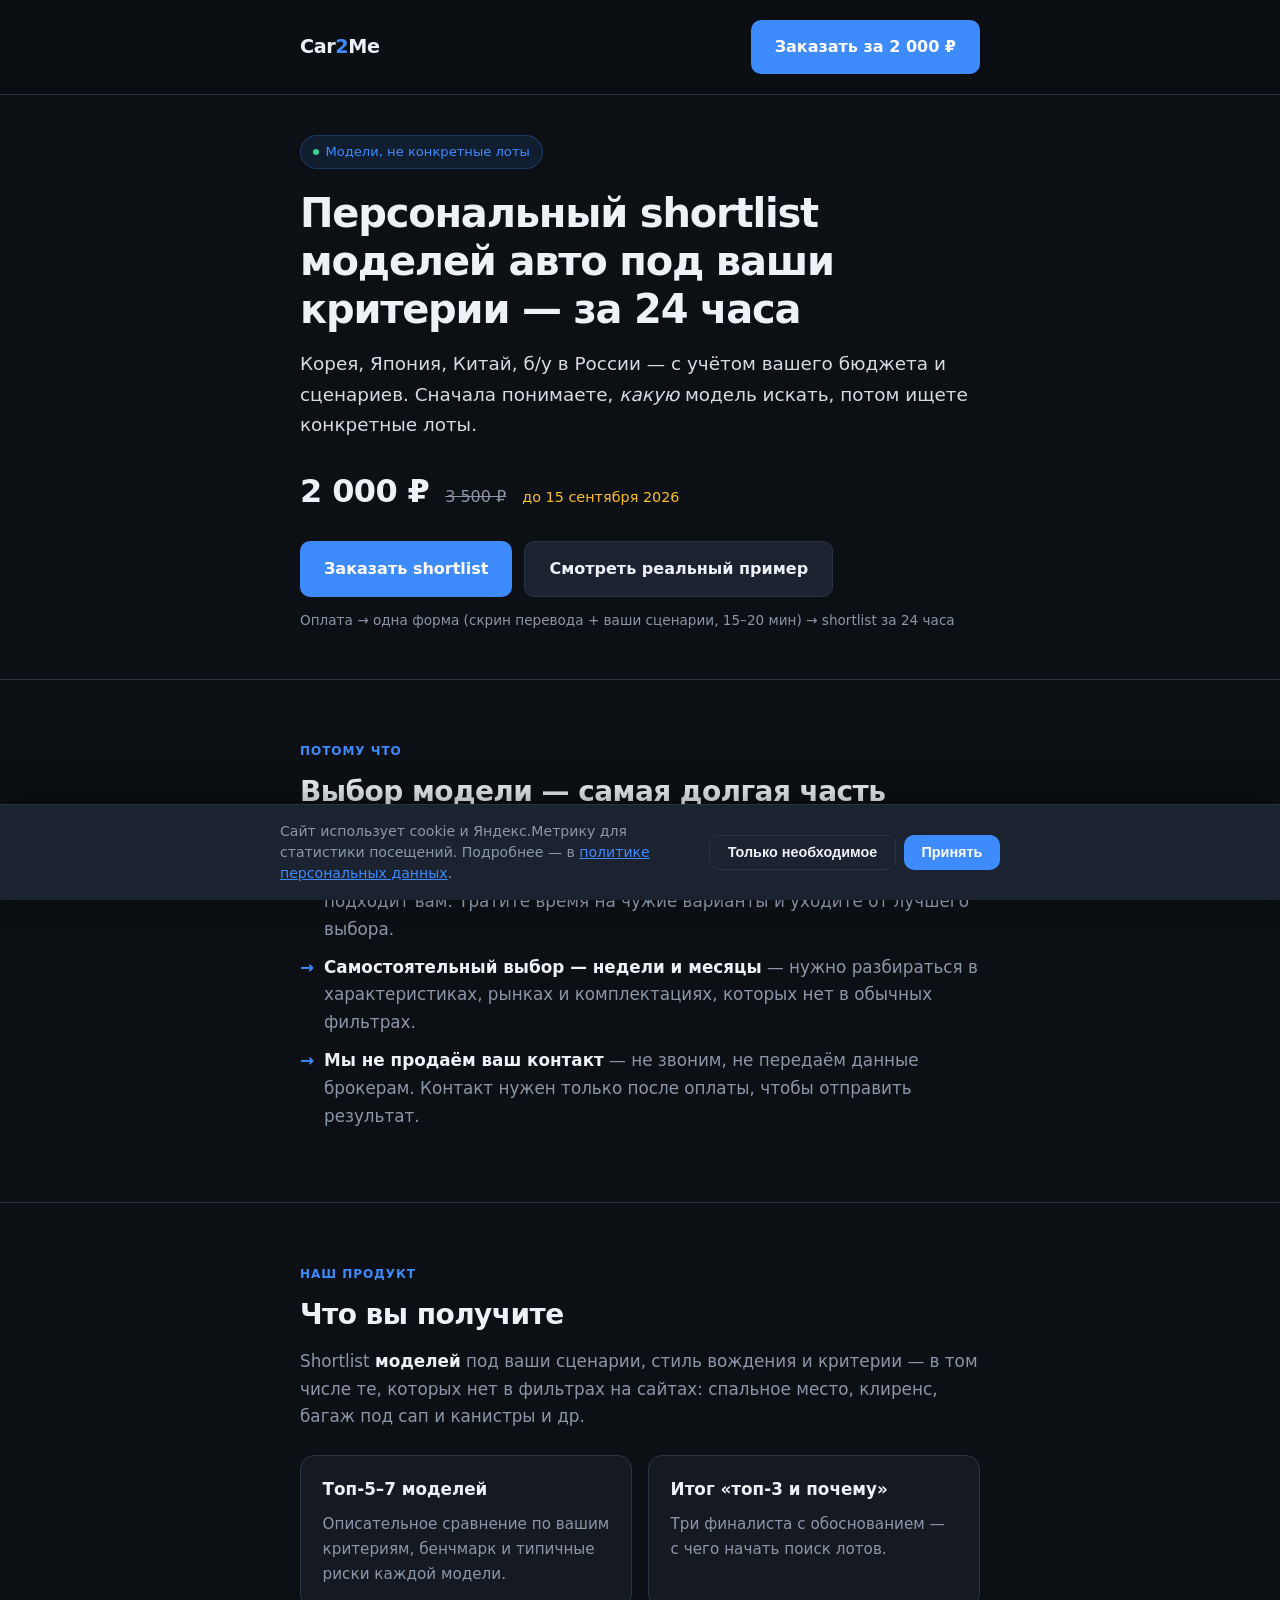
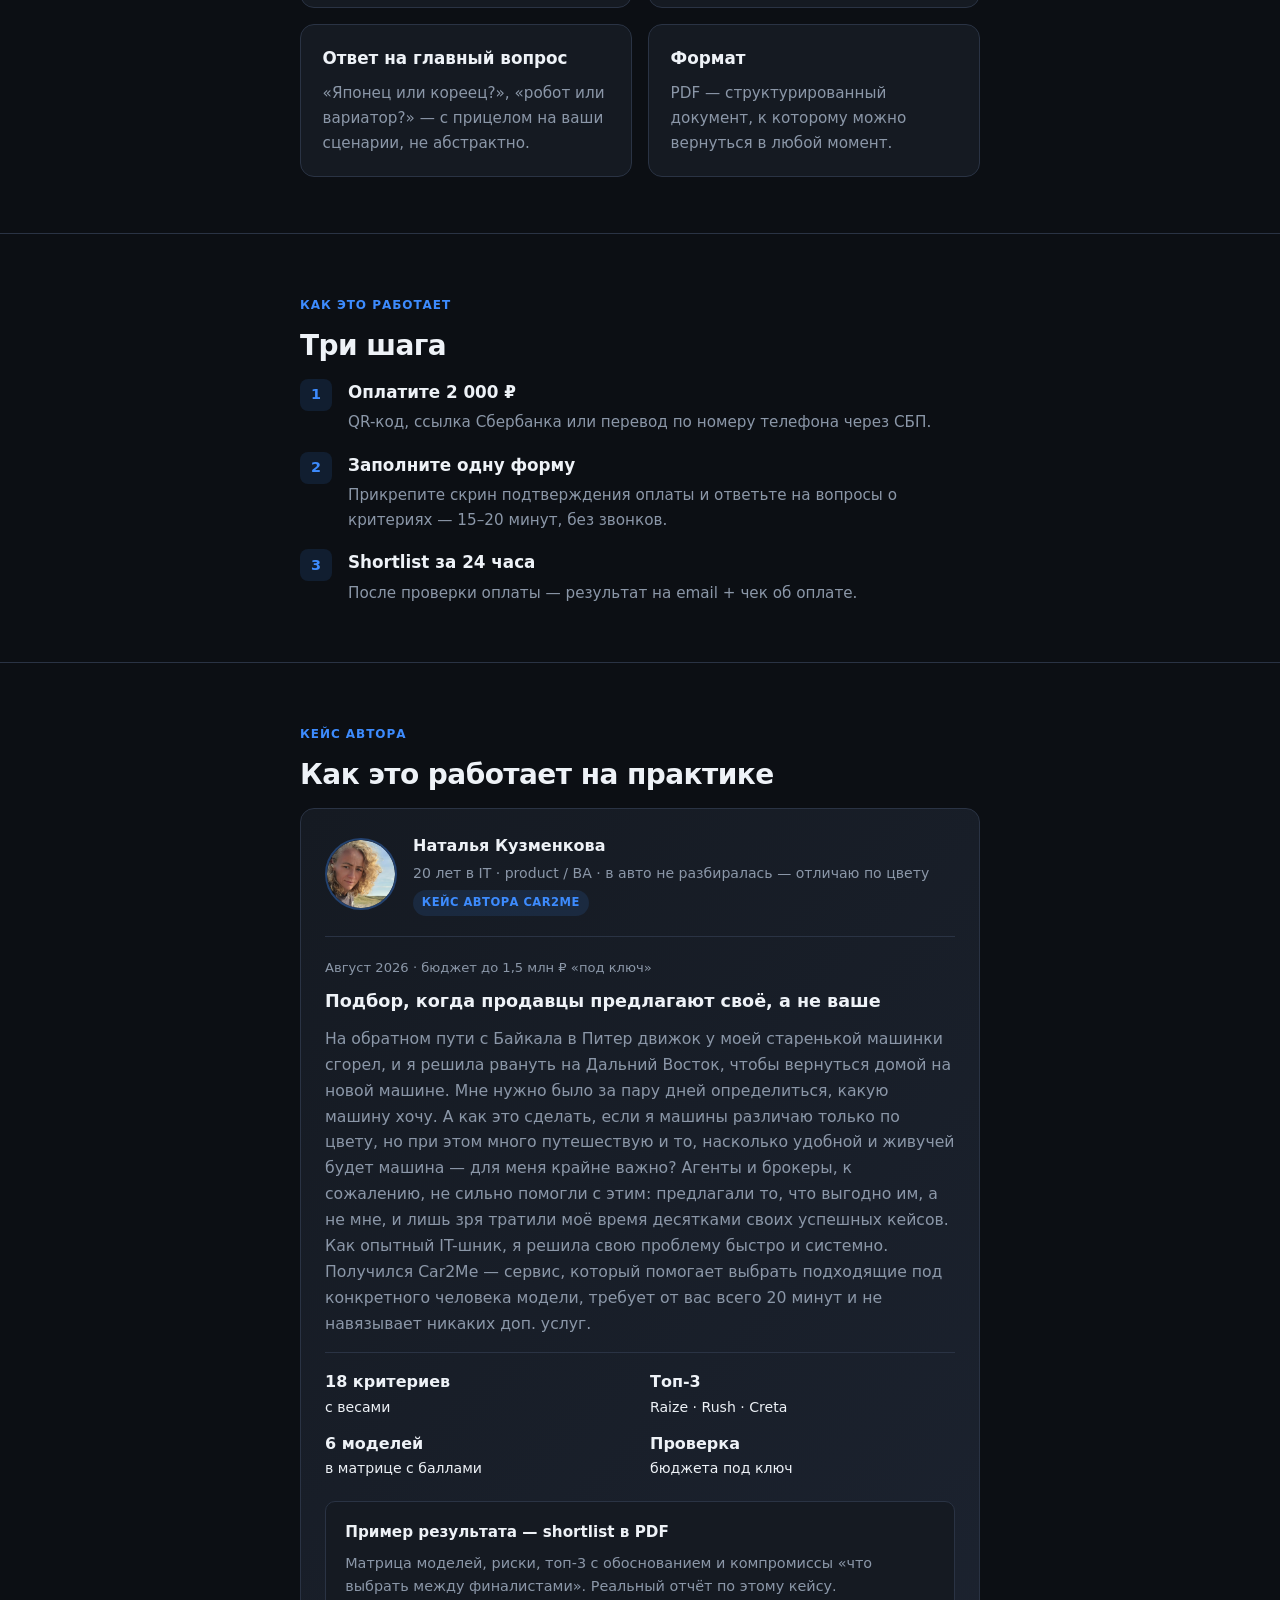
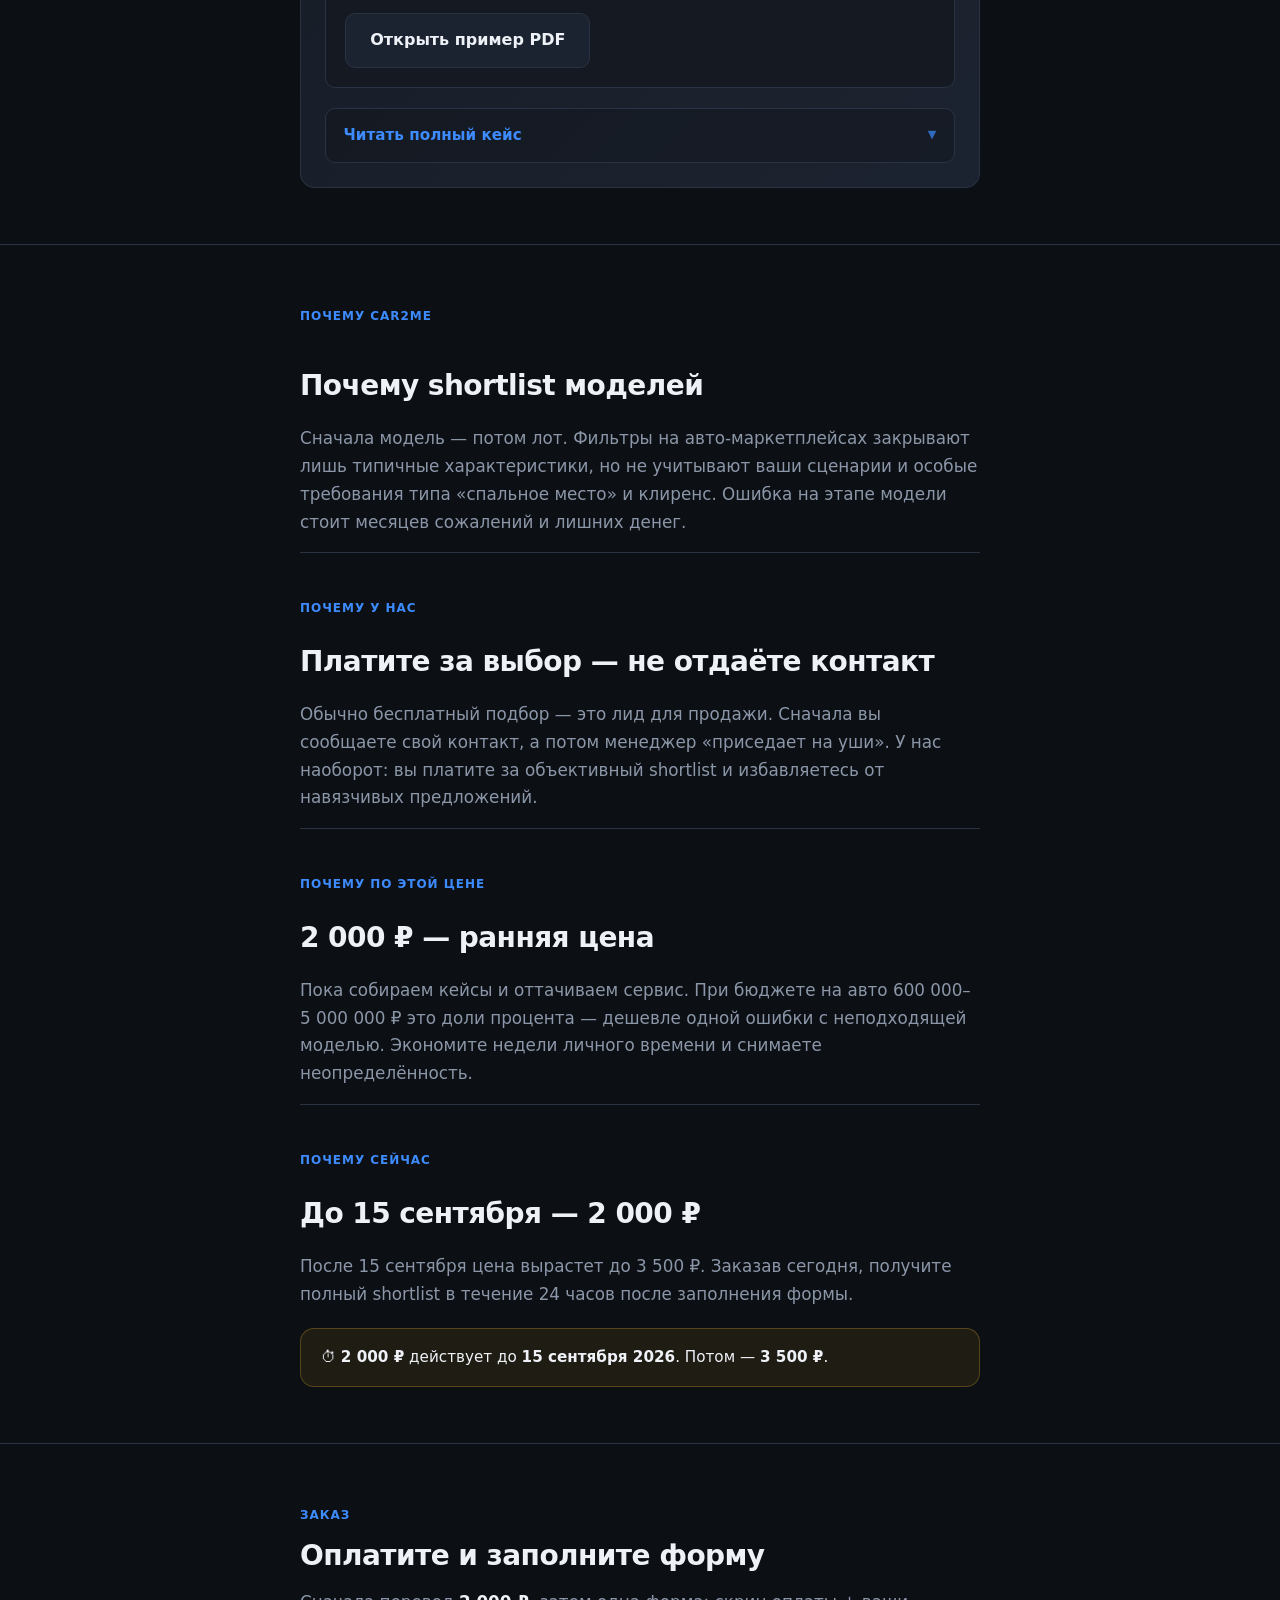
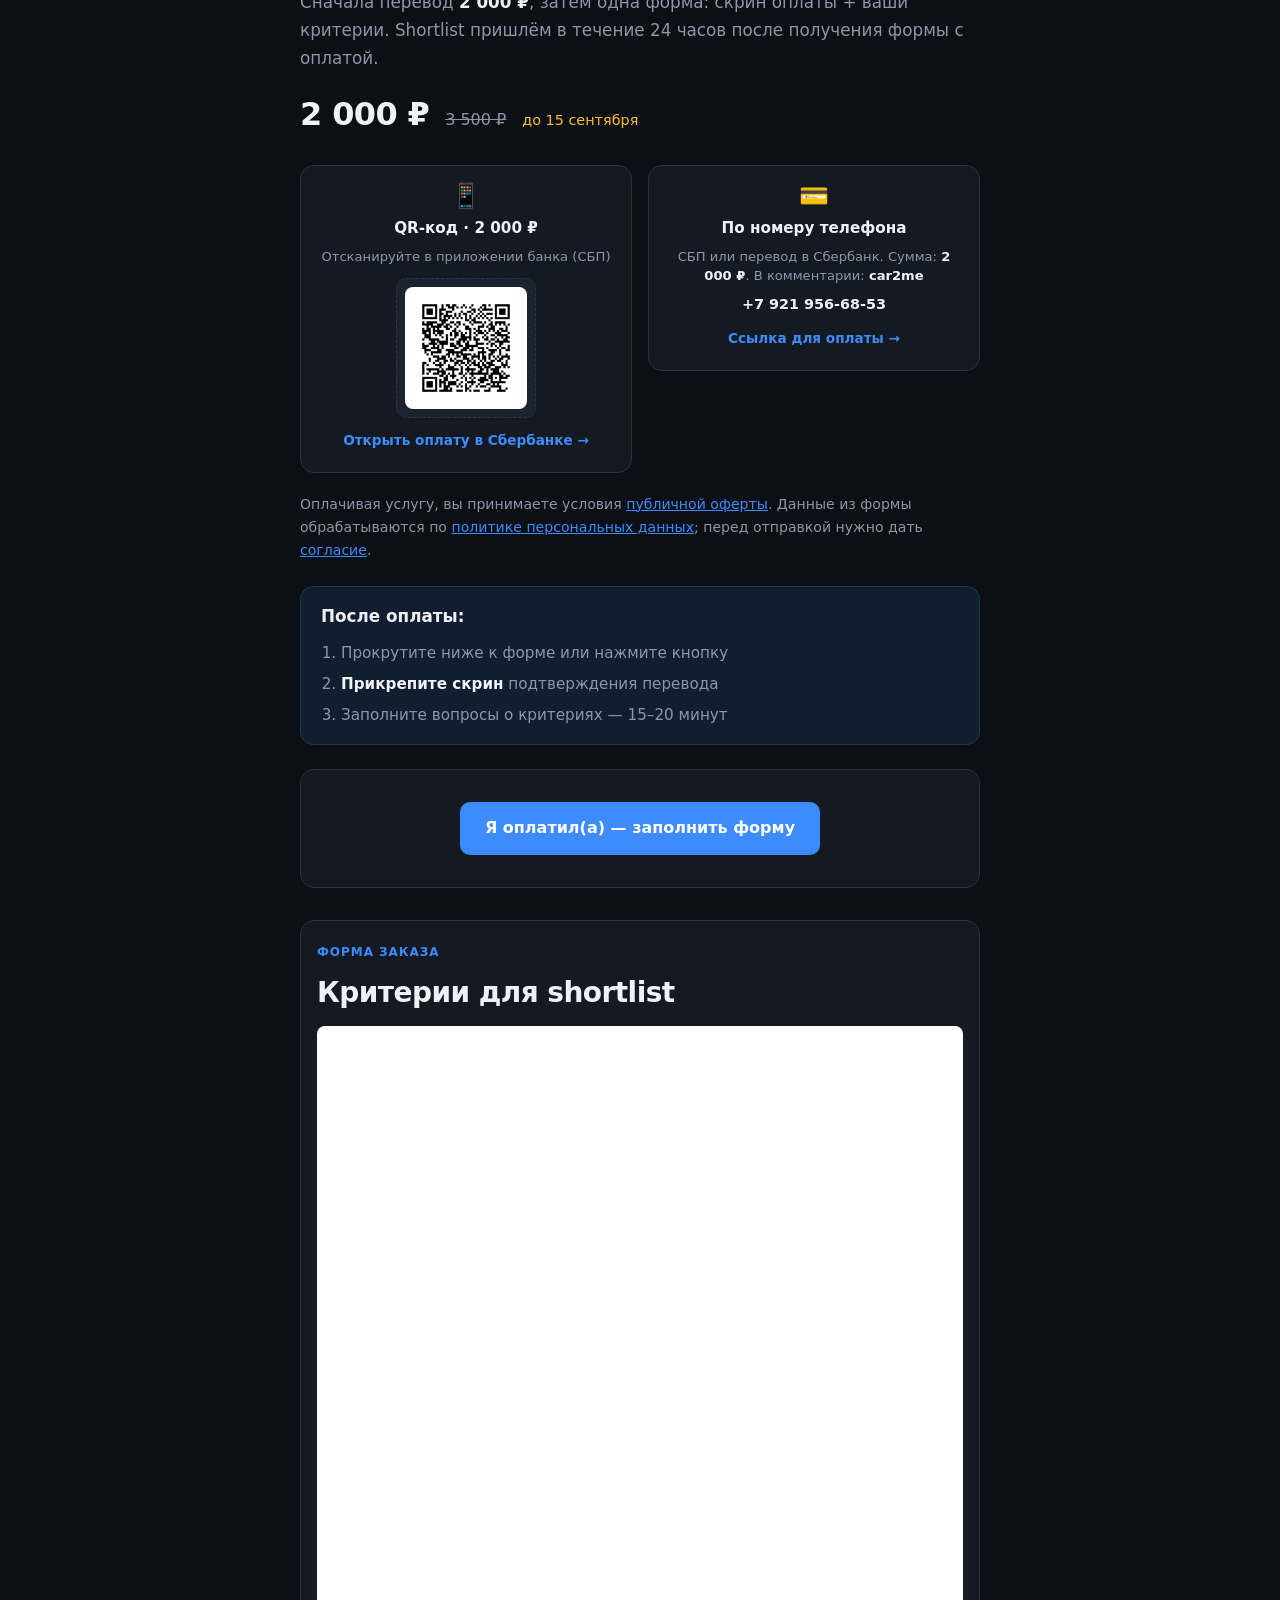
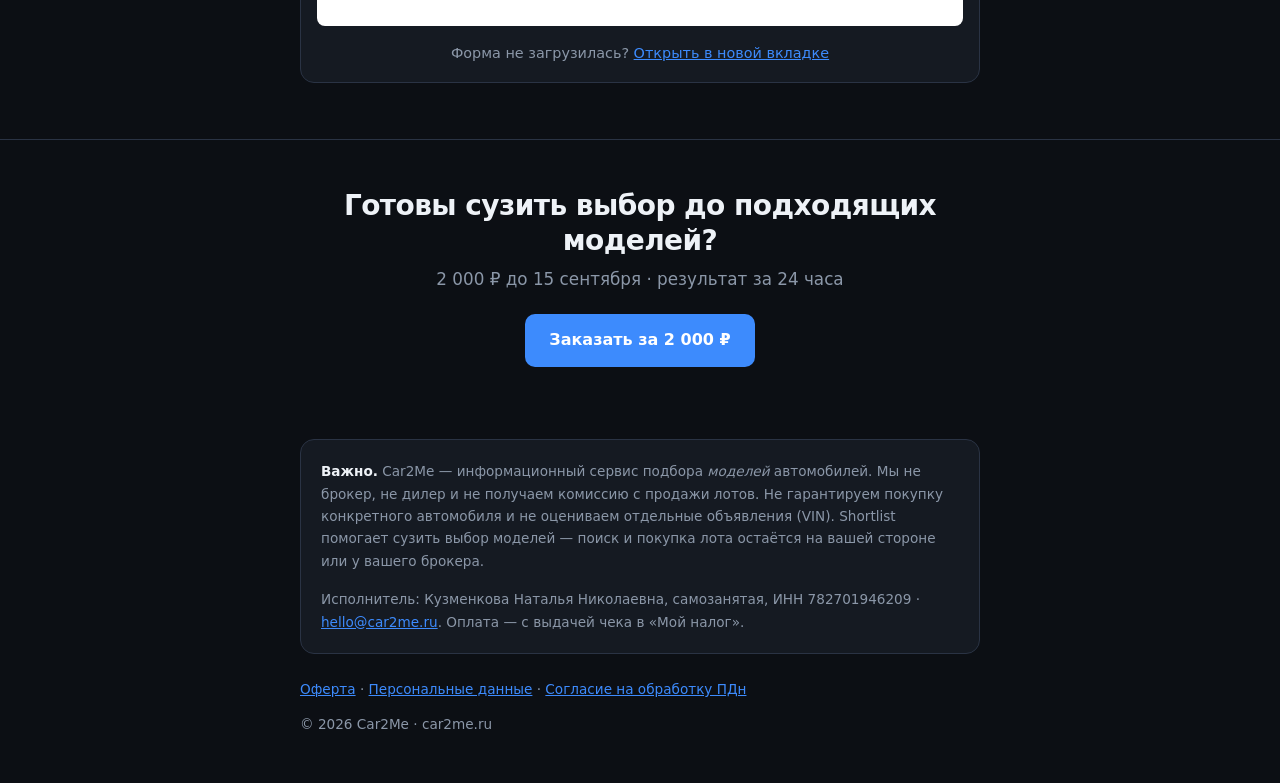
==== index.html @ 410486e9 "Move public sample report to samples/, stop tracking client reports folder PDF Co-authored-by: Curso" ====
<!DOCTYPE html>
<html lang="ru">
<head>
  <meta charset="UTF-8">
  <meta name="viewport" content="width=device-width, initial-scale=1.0">
  <script>
    if (location.protocol === 'http:' && !/localhost|127\.0\.0\.1/.test(location.hostname)) {
      location.replace('https://' + location.host + location.pathname + location.search + location.hash);
    }
  </script>
  <title>Car2Me — shortlist моделей авто под ваши критерии за 24 часа</title>
  <meta name="description" content="Персональный shortlist из 5–7 моделей авто под бюджет и сценарии: Корея, Япония, Китай, б/у РФ. PDF с матрицей и топ-3 за 24 ч — 2 000 ₽. Без звонков и передачи контактов брокерам.">
  <meta name="robots" content="index, follow, max-snippet:-1, max-image-preview:large">
  <link rel="canonical" href="https://car2me.ru/">
  <meta name="theme-color" content="#0c0f14">

  <!-- Open Graph -->
  <meta property="og:type" content="website">
  <meta property="og:locale" content="ru_RU">
  <meta property="og:site_name" content="Car2Me">
  <meta property="og:url" content="https://car2me.ru/">
  <meta property="og:title" content="Car2Me — shortlist моделей авто под ваши критерии">
  <meta property="og:description" content="Подбор моделей, не лотов: матрица критериев, топ-3, проверка бюджета «под ключ». Корея, Япония, Китай, б/у РФ. 2 000 ₽, результат за 24 часа.">

  <!-- Twitter / X -->
  <meta name="twitter:card" content="summary">
  <meta name="twitter:title" content="Car2Me — shortlist моделей авто под ваши критерии">
  <meta name="twitter:description" content="5–7 моделей под ваш бюджет и сценарии. PDF за 24 ч, без звонков и передачи контактов брокерам.">

  <script type="application/ld+json">
  {
    "@context": "https://schema.org",
    "@type": "ProfessionalService",
    "name": "Car2Me",
    "url": "https://car2me.ru/",
    "description": "Персональный shortlist моделей автомобилей под критерии клиента: матрица сравнения, топ-3, проверка бюджета под ключ. Корея, Япония, Китай, б/у РФ.",
    "areaServed": "RU",
    "priceRange": "₽",
    "email": "hello@car2me.ru",
    "offers": {
      "@type": "Offer",
      "price": "2000",
      "priceCurrency": "RUB",
      "description": "Shortlist моделей авто в PDF за 24 часа"
    }
  }
  </script>
  <style>
    :root {
      --bg: #0c0f14;
      --surface: #151a22;
      --surface-2: #1c2330;
      --border: #2a3344;
      --text: #eef2f7;
      --muted: #8b97a8;
      --accent: #3d8bfd;
      --accent-hover: #5a9dff;
      --accent-soft: rgba(61, 139, 253, 0.12);
      --success: #34d399;
      --warning: #fbbf24;
      --radius: 14px;
      --max: 720px;
    }

    * { box-sizing: border-box; }

    html { scroll-behavior: smooth; }

    body {
      margin: 0;
      font-family: system-ui, -apple-system, "Segoe UI", Roboto, sans-serif;
      background: var(--bg);
      color: var(--text);
      line-height: 1.65;
      font-size: 1.05rem;
    }

    .wrap {
      max-width: var(--max);
      margin: 0 auto;
      padding: 0 1.25rem;
    }

    /* Header */
    header {
      padding: 1.25rem 0;
      border-bottom: 1px solid var(--border);
      position: sticky;
      top: 0;
      background: rgba(12, 15, 20, 0.92);
      backdrop-filter: blur(10px);
      z-index: 10;
    }

    .header-inner {
      display: flex;
      align-items: center;
      justify-content: space-between;
      gap: 1rem;
    }

    .logo {
      font-weight: 700;
      font-size: 1.2rem;
      letter-spacing: -0.02em;
      color: var(--text);
      text-decoration: none;
    }

    .logo span { color: var(--accent); }

    .header-cta {
      font-size: 0.9rem;
      padding: 0.55rem 1rem;
      white-space: nowrap;
    }

    /* Sections */
    section {
      padding: 3.5rem 0;
      border-bottom: 1px solid var(--border);
    }

    section:last-of-type { border-bottom: none; }

    .section-label {
      display: inline-block;
      font-size: 0.75rem;
      font-weight: 600;
      letter-spacing: 0.08em;
      text-transform: uppercase;
      color: var(--accent);
      margin-bottom: 0.75rem;
    }

    h1 {
      font-size: clamp(1.75rem, 5vw, 2.5rem);
      line-height: 1.2;
      letter-spacing: -0.03em;
      margin: 0 0 1rem;
      font-weight: 700;
    }

    h2 {
      font-size: clamp(1.35rem, 4vw, 1.75rem);
      line-height: 1.25;
      letter-spacing: -0.02em;
      margin: 0 0 1rem;
      font-weight: 700;
    }

    h3 {
      font-size: 1.05rem;
      margin: 0 0 0.5rem;
      font-weight: 600;
    }

    p { margin: 0 0 1rem; color: var(--muted); }
    p:last-child { margin-bottom: 0; }

    .lead {
      font-size: 1.15rem;
      color: var(--text);
      opacity: 0.9;
    }

    .hero {
      padding-top: 2.5rem;
      padding-bottom: 3rem;
    }

    .hero-badge {
      display: inline-flex;
      align-items: center;
      gap: 0.4rem;
      padding: 0.35rem 0.75rem;
      background: var(--accent-soft);
      border: 1px solid rgba(61, 139, 253, 0.25);
      border-radius: 999px;
      font-size: 0.82rem;
      color: var(--accent);
      margin-bottom: 1.25rem;
    }

    .hero-badge::before {
      content: "";
      width: 6px;
      height: 6px;
      border-radius: 50%;
      background: var(--success);
    }

    .price-row {
      display: flex;
      flex-wrap: wrap;
      align-items: baseline;
      gap: 0.5rem 1rem;
      margin: 1.5rem 0;
    }

    .price {
      font-size: 2rem;
      font-weight: 700;
      color: var(--text);
      letter-spacing: -0.02em;
    }

    .price-old {
      font-size: 1rem;
      color: var(--muted);
      text-decoration: line-through;
    }

    .price-note {
      font-size: 0.9rem;
      color: var(--warning);
    }

    /* Buttons */
    .btn {
      display: inline-flex;
      align-items: center;
      justify-content: center;
      gap: 0.4rem;
      padding: 0.85rem 1.5rem;
      border-radius: 10px;
      font-size: 1rem;
      font-weight: 600;
      text-decoration: none;
      border: none;
      cursor: pointer;
      transition: background 0.15s, transform 0.1s;
    }

    .btn:active { transform: scale(0.98); }

    .btn-primary {
      background: var(--accent);
      color: #fff;
    }

    .btn-primary:hover { background: var(--accent-hover); }

    .btn-secondary {
      background: var(--surface-2);
      color: var(--text);
      border: 1px solid var(--border);
    }

    .btn-secondary:hover { border-color: var(--muted); }

    .cta-group {
      display: flex;
      flex-wrap: wrap;
      gap: 0.75rem;
      margin-top: 1.5rem;
    }

    .cta-hint {
      font-size: 0.85rem;
      color: var(--muted);
      margin-top: 0.75rem;
    }

    /* Lists */
    ul {
      margin: 0 0 1rem;
      padding-left: 0;
      list-style: none;
    }

    ul li {
      position: relative;
      padding-left: 1.5rem;
      margin-bottom: 0.65rem;
      color: var(--muted);
    }

    ul li::before {
      content: "→";
      position: absolute;
      left: 0;
      color: var(--accent);
      font-weight: 600;
    }

    /* Cards */
    .card {
      background: var(--surface);
      border: 1px solid var(--border);
      border-radius: var(--radius);
      padding: 1.25rem 1.35rem;
      margin-bottom: 1rem;
    }

    .card:last-child { margin-bottom: 0; }

    .card h3 { color: var(--text); }

    .card p { font-size: 0.95rem; }

    .grid-2 {
      display: grid;
      gap: 1rem;
      align-items: stretch;
    }

    @media (min-width: 560px) {
      .grid-2 { grid-template-columns: 1fr 1fr; }
    }

    .grid-2 > .card {
      margin-bottom: 0;
      height: 100%;
    }

    /* Steps */
    .steps {
      display: grid;
      gap: 1rem;
      counter-reset: step;
    }

    .step {
      display: flex;
      gap: 1rem;
      align-items: flex-start;
    }

    .step-num {
      flex-shrink: 0;
      width: 2rem;
      height: 2rem;
      border-radius: 8px;
      background: var(--accent-soft);
      color: var(--accent);
      font-weight: 700;
      font-size: 0.9rem;
      display: grid;
      place-items: center;
    }

    .step-body h3 { margin-bottom: 0.25rem; }
    .step-body p { font-size: 0.95rem; margin: 0; }

    /* Case */
    .case-card {
      background: linear-gradient(135deg, var(--surface) 0%, var(--surface-2) 100%);
      border: 1px solid var(--border);
      border-radius: var(--radius);
      padding: 1.5rem;
    }

    .case-meta {
      font-size: 0.82rem;
      color: var(--muted);
      margin-bottom: 0.75rem;
    }

    .case-result {
      display: grid;
      grid-template-columns: 1fr 1fr;
      gap: 0.75rem 1.25rem;
      margin-top: 1rem;
      padding-top: 1rem;
      border-top: 1px solid var(--border);
    }

    @media (max-width: 420px) {
      .case-result { grid-template-columns: 1fr; }
    }

    .case-stat {
      font-size: 0.88rem;
    }

    .case-stat strong {
      display: block;
      color: var(--text);
      font-size: 1rem;
    }

    .case-author {
      display: flex;
      align-items: center;
      gap: 1rem;
      margin-bottom: 1.25rem;
      padding-bottom: 1.25rem;
      border-bottom: 1px solid var(--border);
    }

    .case-author-photo {
      flex-shrink: 0;
      width: 72px;
      height: 72px;
      border-radius: 50%;
      object-fit: cover;
      border: 2px solid rgba(61, 139, 253, 0.35);
    }

    .case-author-name {
      margin: 0 0 0.2rem;
      font-size: 1rem;
      font-weight: 600;
      color: var(--text);
    }

    .case-author-role {
      margin: 0;
      font-size: 0.88rem;
      color: var(--muted);
      line-height: 1.45;
    }

    .case-author-badge {
      display: inline-block;
      margin-top: 0.45rem;
      padding: 0.2rem 0.55rem;
      font-size: 0.72rem;
      font-weight: 600;
      letter-spacing: 0.04em;
      text-transform: uppercase;
      color: var(--accent);
      background: var(--accent-soft);
      border-radius: 999px;
    }

    .case-title {
      margin: 0 0 0.75rem;
      font-size: 1.1rem;
      font-weight: 600;
      color: var(--text);
      line-height: 1.35;
    }

    .case-teaser {
      margin: 0;
      font-size: 0.98rem;
    }

    .case-details {
      margin-top: 1.25rem;
      border: 1px solid var(--border);
      border-radius: 10px;
      background: rgba(12, 15, 20, 0.35);
      overflow: hidden;
    }

    .case-details summary {
      list-style: none;
      cursor: pointer;
      padding: 0.9rem 1.1rem;
      font-size: 0.95rem;
      font-weight: 600;
      color: var(--accent);
      user-select: none;
      display: flex;
      align-items: center;
      justify-content: space-between;
      gap: 0.75rem;
    }

    .case-details summary::-webkit-details-marker { display: none; }

    .case-details summary::after {
      content: "▼";
      font-size: 0.7rem;
      opacity: 0.7;
      transition: transform 0.2s;
    }

    .case-details[open] summary::after {
      transform: rotate(180deg);
    }

    .case-details summary:hover { color: var(--accent-hover); }

    .case-full {
      padding: 0 1.1rem 1.15rem;
      border-top: 1px solid var(--border);
    }

    .case-full h4 {
      margin: 1.1rem 0 0.45rem;
      font-size: 0.82rem;
      font-weight: 600;
      letter-spacing: 0.05em;
      text-transform: uppercase;
      color: var(--accent);
    }

    .case-full h4:first-child { margin-top: 0.85rem; }

    .case-full p,
    .case-full li {
      font-size: 0.94rem;
      color: var(--muted);
    }

    .case-full ul {
      margin: 0 0 0.75rem;
      padding-left: 1.1rem;
    }

    .case-full li { margin-bottom: 0.35rem; }

    .case-full li::before { content: none; }

    .case-full ul li {
      list-style: disc;
      padding-left: 0;
    }

    .case-outcome {
      margin-top: 0.75rem;
      padding: 0.85rem 1rem;
      background: var(--accent-soft);
      border-radius: 8px;
      border: 1px solid rgba(61, 139, 253, 0.2);
    }

    .case-outcome p {
      margin: 0;
      color: var(--text);
      font-size: 0.92rem;
    }

    .case-telegram {
      margin-top: 1rem;
      padding-top: 1rem;
      border-top: 1px solid var(--border);
      font-size: 0.88rem;
    }

    .case-telegram a,
    .case-telegram a:visited {
      color: #fff;
      font-weight: 500;
      text-decoration: underline;
      text-underline-offset: 2px;
    }

    .case-telegram a:hover {
      color: #fff;
      opacity: 0.85;
    }

    .case-sample {
      margin-top: 1.25rem;
      padding: 1.15rem 1.2rem;
      border: 1px solid var(--border);
      border-radius: 10px;
      background: var(--surface);
    }

    .case-sample h4 {
      margin: 0 0 0.4rem;
      font-size: 0.95rem;
      font-weight: 600;
      color: var(--text);
    }

    .case-sample p {
      margin: 0 0 0.85rem;
      font-size: 0.9rem;
    }

    .case-sample-actions {
      display: flex;
      flex-wrap: wrap;
      gap: 0.65rem;
      align-items: center;
    }

    .case-sample-note {
      font-size: 0.8rem;
      color: var(--muted);
    }

    /* Why blocks */
    .why-item {
      padding: 1rem 0;
      border-bottom: 1px solid var(--border);
    }

    .why-item:last-child {
      border-bottom: none;
      padding-bottom: 0;
    }

    .why-item h3 {
      color: var(--accent);
      font-size: 0.82rem;
      text-transform: uppercase;
      letter-spacing: 0.06em;
      margin-bottom: 0.4rem;
    }

    .why-item h3.why-headline {
      font-size: clamp(1.35rem, 4vw, 1.75rem);
      text-transform: none;
      letter-spacing: -0.02em;
      color: var(--text);
      margin: 0.5rem 0 1rem;
      font-weight: 700;
    }

    .why-item p { margin: 0; }

    /* Urgency banner */
    .urgency {
      background: rgba(251, 191, 36, 0.08);
      border: 1px solid rgba(251, 191, 36, 0.25);
      border-radius: var(--radius);
      padding: 1rem 1.25rem;
      margin-top: 1.25rem;
    }

    .urgency p {
      color: var(--text);
      margin: 0;
      font-size: 0.95rem;
    }

    /* Footer */
    footer {
      padding: 2.5rem 0 3rem;
      font-size: 0.85rem;
      color: var(--muted);
    }

    footer p { font-size: 0.85rem; }

    footer a,
    .legal-note a {
      color: var(--accent);
    }

    .footer-legal {
      margin-bottom: 0.75rem;
    }

    .disclaimer {
      background: var(--surface);
      border: 1px solid var(--border);
      border-radius: var(--radius);
      padding: 1.25rem;
      margin-bottom: 1.5rem;
    }

    .disclaimer strong { color: var(--text); }

    .final-cta {
      text-align: center;
      padding: 3rem 0 2rem;
    }

    .final-cta h2 { margin-bottom: 0.5rem; }

    .anchor-target {
      scroll-margin-top: 5rem;
    }

    .pay-methods {
      display: grid;
      gap: 1rem;
      margin-top: 1.5rem;
      align-items: start;
    }

    @media (min-width: 560px) {
      .pay-methods { grid-template-columns: 1fr 1fr; }
    }

    .pay-method {
      background: var(--surface);
      border: 1px solid var(--border);
      border-radius: var(--radius);
      padding: 1.15rem;
      text-align: center;
    }

    .pay-method-icon {
      font-size: 1.5rem;
      margin-bottom: 0.5rem;
      line-height: 1;
    }

    .pay-method h3 {
      font-size: 0.95rem;
      margin-bottom: 0.35rem;
    }

    .pay-method p {
      font-size: 0.82rem;
      margin: 0;
      line-height: 1.45;
    }

    .pay-detail {
      display: block;
      margin-top: 0.5rem;
      font-size: 0.9rem;
      color: var(--text);
      font-weight: 600;
      word-break: break-all;
    }

    .qr-placeholder {
      width: 140px;
      height: 140px;
      margin: 0.75rem auto 0;
      background: var(--surface-2);
      border: 1px dashed var(--border);
      border-radius: 10px;
      display: grid;
      place-items: center;
      font-size: 0.75rem;
      color: var(--muted);
      padding: 0.5rem;
    }

    .qr-placeholder img {
      width: 100%;
      height: 100%;
      object-fit: contain;
      border-radius: 8px;
    }

    .order-flow {
      background: var(--accent-soft);
      border: 1px solid rgba(61, 139, 253, 0.2);
      border-radius: var(--radius);
      padding: 1rem 1.25rem;
      margin-top: 1.5rem;
    }

    .order-flow ol {
      margin: 0;
      padding-left: 1.25rem;
      color: var(--muted);
      font-size: 0.95rem;
    }

    .order-flow li { margin-bottom: 0.35rem; }
    .order-flow li:last-child { margin-bottom: 0; }
    .order-flow strong { color: var(--text); }

    .pay-link-btn {
      display: inline-block;
      margin-top: 0.65rem;
      font-size: 0.85rem;
      color: var(--accent);
      text-decoration: none;
      font-weight: 600;
    }

    .pay-link-btn:hover { text-decoration: underline; }

    .form-embed {
      margin-top: 2rem;
      background: var(--surface);
      border: 1px solid var(--border);
      border-radius: var(--radius);
      padding: 1rem;
      overflow: hidden;
    }

    .form-embed iframe {
      display: block;
      width: 100%;
      min-height: 600px;
      border: none;
      border-radius: 8px;
      background: #fff;
    }

    .form-embed-fallback {
      text-align: center;
      padding: 1rem 0 0;
      font-size: 0.9rem;
    }

    .form-embed-fallback a { color: var(--accent); }

    .cookie-banner {
      position: fixed;
      bottom: 0;
      left: 0;
      right: 0;
      z-index: 100;
      padding: 1rem 1.25rem;
      background: var(--surface-2);
      border-top: 1px solid var(--border);
      box-shadow: 0 -8px 32px rgba(0, 0, 0, 0.35);
    }

    .cookie-banner-inner {
      max-width: var(--max);
      margin: 0 auto;
      display: flex;
      flex-wrap: wrap;
      align-items: center;
      gap: 0.75rem 1rem;
      justify-content: space-between;
    }

    .cookie-banner p {
      flex: 1 1 220px;
      margin: 0;
      font-size: 0.88rem;
      line-height: 1.5;
      color: var(--muted);
    }

    .cookie-banner a {
      color: var(--accent);
    }

    .cookie-banner-actions {
      display: flex;
      flex-wrap: wrap;
      gap: 0.5rem;
      flex-shrink: 0;
    }

    .cookie-banner .btn {
      padding: 0.55rem 1.1rem;
      font-size: 0.9rem;
    }
  </style>
</head>
<body>

  <header>
    <div class="wrap header-inner">
      <a href="#" class="logo">Car<span>2</span>Me</a>
      <a href="#order" class="btn btn-primary header-cta">Заказать за 2 000 ₽</a>
    </div>
  </header>

  <main>

    <!-- Ваша выгода -->
    <section class="hero">
      <div class="wrap">
        <div class="hero-badge">Модели, не конкретные лоты</div>
        <h1>Персональный shortlist моделей авто под ваши критерии — за 24 часа</h1>
        <p class="lead">Корея, Япония, Китай, б/у в России — с учётом вашего бюджета и сценариев. Сначала понимаете, <em>какую</em> модель искать, потом ищете конкретные лоты.</p>

        <div class="price-row">
          <span class="price">2 000 ₽</span>
          <span class="price-old">3 500 ₽</span>
          <span class="price-note">до 15 сентября 2026</span>
        </div>

        <div class="cta-group">
          <a href="#order" class="btn btn-primary">Заказать shortlist</a>
          <a href="#case" class="btn btn-secondary">Смотреть реальный пример</a>
        </div>
        <p class="cta-hint">Оплата → одна форма (скрин перевода + ваши сценарии, 15–20 мин) → shortlist за 24 часа</p>
      </div>
    </section>

    <!-- Потому что -->
    <section>
      <div class="wrap">
        <span class="section-label">Потому что</span>
        <h2>Выбор модели — самая долгая часть покупки</h2>
        <ul>
          <li><strong style="color:var(--text)">Агенты предлагают то, что им удобно продать</strong> — не то, что подходит вам. Тратите время на чужие варианты и уходите от лучшего выбора.</li>
          <li><strong style="color:var(--text)">Самостоятельный выбор — недели и месяцы</strong> — нужно разбираться в характеристиках, рынках и комплектациях, которых нет в обычных фильтрах.</li>
          <li><strong style="color:var(--text)">Мы не продаём ваш контакт</strong> — не звоним, не передаём данные брокерам. Контакт нужен только после оплаты, чтобы отправить результат.</li>
        </ul>
      </div>
    </section>

    <!-- Наш продукт -->
    <section>
      <div class="wrap">
        <span class="section-label">Наш продукт</span>
        <h2>Что вы получите</h2>
        <p>Shortlist <strong style="color:var(--text)">моделей</strong> под ваши сценарии, стиль вождения и критерии — в том числе те, которых нет в фильтрах на сайтах: спальное место, клиренс, багаж под сап и канистры и др.</p>

        <div class="grid-2" style="margin-top:1.5rem">
          <div class="card">
            <h3>Топ-5–7 моделей</h3>
            <p>Описательное сравнение по вашим критериям, бенчмарк и типичные риски каждой модели.</p>
          </div>
          <div class="card">
            <h3>Итог «топ-3 и почему»</h3>
            <p>Три финалиста с обоснованием — с чего начать поиск лотов.</p>
          </div>
          <div class="card">
            <h3>Ответ на главный вопрос</h3>
            <p>«Японец или кореец?», «робот или вариатор?» — с прицелом на ваши сценарии, не абстрактно.</p>
          </div>
          <div class="card">
            <h3>Формат</h3>
            <p>PDF — структурированный документ, к которому можно вернуться в любой момент.</p>
          </div>
        </div>
      </div>
    </section>

    <!-- Как это работает -->
    <section>
      <div class="wrap">
        <span class="section-label">Как это работает</span>
        <h2>Три шага</h2>
        <div class="steps">
          <div class="step">
            <div class="step-num">1</div>
            <div class="step-body">
              <h3>Оплатите 2 000 ₽</h3>
              <p>QR-код, ссылка Сбербанка или перевод по номеру телефона через СБП.</p>
            </div>
          </div>
          <div class="step">
            <div class="step-num">2</div>
            <div class="step-body">
              <h3>Заполните одну форму</h3>
              <p>Прикрепите скрин подтверждения оплаты и ответьте на вопросы о критериях — 15–20 минут, без звонков.</p>
            </div>
          </div>
          <div class="step">
            <div class="step-num">3</div>
            <div class="step-body">
              <h3>Shortlist за 24 часа</h3>
              <p>После проверки оплаты — результат на email + чек об оплате.</p>
            </div>
          </div>
        </div>
      </div>
    </section>

    <!-- Кейс -->
    <section id="case" class="anchor-target">
      <div class="wrap">
        <span class="section-label">Кейс автора</span>
        <h2>Как это работает на практике</h2>
        <div class="case-card">

          <!-- АВТОР — имя/роль можно править -->
          <div class="case-author">
            <img src="author-round.png" alt="Наталья Кузменкова" class="case-author-photo" width="72" height="72">
            <div>
              <p class="case-author-name">Наталья Кузменкова</p>
              <p class="case-author-role">20 лет в IT · product / BA · в авто не разбиралась — отличаю по цвету</p>
              <span class="case-author-badge">Кейс автора Car2Me</span>
            </div>
          </div>

          <!-- КРАТКИЙ КЕЙС — правьте текст ниже -->
          <div class="case-meta">Август 2026 · бюджет до 1,5 млн ₽ «под ключ»</div>
          <h3 class="case-title">Подбор, когда продавцы предлагают своё, а не ваше</h3>
          <p class="case-teaser">На обратном пути с Байкала в Питер движок у моей старенькой машинки сгорел, и я решила рвануть на Дальний Восток, чтобы вернуться домой на новой машине. Мне нужно было за пару дней определиться, какую машину хочу. А как это сделать, если я машины различаю только по цвету, но при этом много путешествую и то, насколько удобной и живучей будет машина — для меня крайне важно? Агенты и брокеры, к сожалению, не сильно помогли с этим: предлагали то, что выгодно им, а не мне, и лишь зря тратили моё время десятками своих успешных кейсов. Как опытный IT-шник, я решила свою проблему быстро и системно. Получился Car2Me — сервис, который помогает выбрать подходящие под конкретного человека модели, требует от вас всего 20 минут и не навязывает никаких доп. услуг.</p>

          <div class="case-result">
            <div class="case-stat"><strong>18 критериев</strong> с весами</div>
            <div class="case-stat"><strong>Топ-3</strong> Raize · Rush · Creta</div>
            <div class="case-stat"><strong>6 моделей</strong> в матрице с баллами</div>
            <div class="case-stat"><strong>Проверка</strong> бюджета под ключ</div>
          </div>

          <div class="case-sample">
            <h4>Пример результата — shortlist в PDF</h4>
            <p>Матрица моделей, риски, топ-3 с обоснованием и компромиссы «что выбрать между финалистами». Реальный отчёт по этому кейсу.</p>
            <div class="case-sample-actions">
              <a href="samples/primer-otchyota.pdf" class="btn btn-secondary" target="_blank" rel="noopener noreferrer">Открыть пример PDF</a>
            </div>
          </div>

          <details class="case-details">
            <summary>Читать полный кейс</summary>
            <div class="case-full">

              <h4>Ситуация</h4>
              <p>Я много путешествую и прекрасно знаю, куда меня может занести. А вот в машинах не разбираюсь: отличаю их только по цвету. Всегда думала — разберусь, когда припрёт покупать новое авто. И вот два месяца путешествую по маршруту Питер — Алтай — Байкал, и на обратном пути ломаюсь в Томске. Двигатель ремонту не подлежит, и чинить машину финансово не выгодно. Ну что ж, была у меня идея взять машину с Азии без пробега по России и самой катнуть с Дальнего Востока через всю страну до Питера. Вот и пришло время осуществить мечту! Неожиданно мне нужно за пару дней понять, <em>какую модель</em> искать под доставку с Дальнего Востока. Мой бюджет до 1,5 млн «под ключ», сон в салоне, грунтовки и длинные трассы. И ноль желания становиться экспертом в выборе авто — хочу купить и забыть, только кайфовать от результата.</p>

              <h4>Что пошло не так</h4>
              <p>Чтобы сократить время на поиск, обратилась к частным людям и компаниям, которые постоянно гоняют машины. Но, к сожалению, все поголовно агенты и брокеры засыпали меня чужими видео и «успешными кейсами», и каждый уверял в целесообразности какой-то узкой ниши или даже марки. Кто-то возил только китайцев, кто-то советовал только японские аукционы, кто-то рекомендовал брать уже с Владика. В общем, предлагали то, что им самим выгодно и удобно продать, а не то, что подходит под мои сценарии, критерии и бюджет. И тратили на это моё драгоценное время — что вообще непростительно!</p>

              <h4>Что сделала</h4>
              <ul>
                <li>Ну, я опытный IT-шник. Умею решать задачи системно, чтобы получить объективные результаты с учётом максимального числа вводных, и правильно использовать для этого различные IT-сервисы. Зафиксировала для себя 18 критериев с весами: мотор, клиренс, сон в салоне, запас хода, ремонт в РФ, бюджет под ключ, утиль и др.</li>
                <li>Собрала широкий список марок авто и отсеяла лишнее: лидер / shortlist / осторожно / не рассматривать. Конечно, это я тоже делала не вручную, а научила систему ранжировать так, чтобы получить наилучший для себя результат.</li>
                <li>Сверила цены с китайскими и корейскими ресурсами, аукционами Японии и б/у РФ. Посчитала утильсбор и таможенные пошлины, учла стоимость услуг посредников на оформление и доставку. Отсеяла многие «красивые» модели, не влезающие в мой бюджет под ключ.</li>
              </ul>

              <h4>Что показал shortlist (артефакт)</h4>
              <div class="case-outcome">
                <p><strong>Матрица из 6 моделей</strong> с баллами 1–100 по критичным и важным критериям: проходимость, сон в салоне, автомат без вариатора, возраст ≤5 лет, бюджет под ключ. По сумме баллов лидирует <strong>Toyota Rush / Daihatsu Terios</strong> (82 балла): классический 4AT, клиренс ~220&nbsp;мм, 1,05–1,35&nbsp;млн — но типичные лоты 2016–2018, не укладываются в «не старше ~5 лет».</p>
                <p style="margin-top:0.75rem"><strong>Топ-3 для старта поиска</strong> (с учётом возраста и денег):</p>
                <ul>
                  <li><strong>Toyota Raize</strong> (78) — свежие лоты 2021+, реально в 1,5&nbsp;млн; компромисс: только CVT, слабый сон в салоне, бак ~36&nbsp;л</li>
                  <li><strong>Rush / Terios</strong> (82) — если готовы смириться с возрастом ради 4AT и грунтовки</li>
                  <li><strong>Hyundai Creta 1.6 6AT</strong> (74) — левый руль, не вариатор; 1,45–1,75&nbsp;млн, на грани бюджета (до ~1,65 реальнее)</li>
                </ul>
                <p style="margin-top:0.75rem"><strong>Отсечено проверкой рынка:</strong> Honda Fit — в нужном возрасте только CVT; Jetta VS5 — турбо и выше 1,5&nbsp;млн; Escudo — лоты 8+ лет. В PDF — таблица рисков, три сценария компромисса (Raize / Rush / Creta) и ответы на вопросы из анкеты.</p>
                <p style="margin-top:0.75rem">Итог — не «берите вот эту машину», а <strong>с чего начать поиск лотов</strong> и от каких моделей отказаться до траты времени на брокеров.</p>
              </div>

              <h4>Почему Car2Me</h4>
              <p>Этот shortlist сначала сделала для себя. Мне не пришлось погружаться в технические детали, но зато, когда я показывала уже готовый список брокерам — они не верили, что перед ними женщина, а не авто-эксперт. Говорят: «впервые видим клиента, который так хорошо понимает, что хочет. Лучший клиент!»<br>Car2Me — тот же подход для людей, которые хотят один раз выбрать модель правильно: 20 минут на форму, PDF с матрицей и вердиктами, без навязанных услуг.</p>

              <p class="case-telegram">
                Хотите убедиться, что я реальный человек? Вот мой канал (вообще не про авто), а в нём посты про это путешествие в августе 2026:
                <a href="https://t.me/SmartSpeaker_public" target="_blank" rel="noopener noreferrer">Кайф и Драйв и Смарт Эффект</a>
          
              </p>
            </div>
          </details>

        </div>
      </div>
    </section>

    <!-- 4 почему -->
    <section>
      <div class="wrap">
        <span class="section-label">Почему Car2Me</span>
        <div class="why-item">
          <h3 class="why-headline">Почему shortlist моделей</h3>
          <p>Сначала модель — потом лот. Фильтры на авто-маркетплейсах закрывают лишь типичные характеристики, но не учитывают ваши сценарии и особые требования типа «спальное место» и клиренс. Ошибка на этапе модели стоит месяцев сожалений и лишних денег.</p>
        </div>
        <div class="why-item" style="margin-top:1.5rem">
          <span class="section-label">Почему у нас</span>
          <h3 class="why-headline">Платите за выбор — не отдаёте контакт</h3>
          <p>Обычно бесплатный подбор — это лид для продажи. Сначала вы сообщаете свой контакт, а потом менеджер «приседает на уши». У нас наоборот: вы платите за объективный shortlist и избавляетесь от навязчивых предложений.</p>
        </div>
        <div class="why-item" style="margin-top:1.5rem">
          <span class="section-label">Почему по этой цене</span>
          <h3 class="why-headline">2 000 ₽ — ранняя цена</h3>
          <p>Пока собираем кейсы и оттачиваем сервис. При бюджете на авто 600 000–5 000 000 ₽ это доли процента — дешевле одной ошибки с неподходящей моделью. Экономите недели личного времени и снимаете неопределённость.</p>
        </div>
        <div class="why-item" style="margin-top:1.5rem">
          <span class="section-label">Почему сейчас</span>
          <h3 class="why-headline">До 15 сентября — 2 000 ₽</h3>
          <p>После 15 сентября цена вырастет до 3 500 ₽. Заказав сегодня, получите полный shortlist в течение 24 часов после заполнения формы.</p>
          <div class="urgency">
            <p>⏱ <strong>2 000 ₽</strong> действует до <strong>15 сентября 2026</strong>. Потом — <strong>3 500 ₽</strong>.</p>
          </div>
        </div>
      </div>
    </section>

    <!-- Заказ: оплата + форма -->
    <section id="order" class="anchor-target">
      <div class="wrap">
        <span class="section-label">Заказ</span>
        <h2>Оплатите и заполните форму</h2>
        <p>Сначала перевод <strong style="color:var(--text)">2 000 ₽</strong>, затем одна форма: скрин оплаты + ваши критерии. Shortlist пришлём в течение 24 часов после получения формы с оплатой.</p>

        <div class="price-row" style="margin-top:1rem">
          <span class="price">2 000 ₽</span>
          <span class="price-old">3 500 ₽</span>
          <span class="price-note">до 15 сентября</span>
        </div>

        <div class="pay-methods">
          <div class="pay-method">
            <div class="pay-method-icon">📱</div>
            <h3>QR-код · 2 000 ₽</h3>
            <p>Отсканируйте в приложении банка (СБП)</p>
            <div class="qr-placeholder" id="qr-code">
              <img src="qr-pay.jpg" alt="QR-код для оплаты 2000 рублей" width="140" height="140">
            </div>
            <a href="https://www.sberbank.ru/ru/choise_bank?requisiteNumber=79219566853&amp;bankCode=100000000111" class="pay-link-btn" target="_blank" rel="noopener noreferrer">Открыть оплату в Сбербанке →</a>
          </div>
          <div class="pay-method">
            <div class="pay-method-icon">💳</div>
            <h3>По номеру телефона</h3>
            <p>СБП или перевод в Сбербанк. Сумма: <strong style="color:var(--text)">2 000 ₽</strong>. В комментарии: <strong style="color:var(--text)">car2me</strong></p>
            <span class="pay-detail" id="pay-phone">+7 921 956-68-53</span>
            <a href="https://www.sberbank.ru/ru/choise_bank?requisiteNumber=79219566853&amp;bankCode=100000000111" class="pay-link-btn" target="_blank" rel="noopener noreferrer">Ссылка для оплаты →</a>
          </div>
        </div>

        <p class="legal-note" style="margin-top:1.25rem;font-size:0.88rem">
          Оплачивая услугу, вы принимаете условия <a href="offer.html">публичной оферты</a>.
          Данные из формы обрабатываются по <a href="privacy.html">политике персональных данных</a>;
          перед отправкой нужно дать <a href="pd-consent.html">согласие</a>.
        </p>

        <div class="order-flow">
          <p style="color:var(--text);margin-bottom:0.65rem;font-weight:600">После оплаты:</p>
          <ol>
            <li>Прокрутите ниже к форме или нажмите кнопку</li>
            <li><strong>Прикрепите скрин</strong> подтверждения перевода</li>
            <li>Заполните вопросы о критериях — 15–20 минут</li>
          </ol>
        </div>

        <div class="card" style="margin-top:1.5rem;text-align:center;padding:2rem 1.5rem">
          <a href="#form" class="btn btn-primary" id="form-btn" style="width:100%;max-width:360px">
            Я оплатил(а) — заполнить форму
          </a>
     
        </div>

        <div class="form-embed anchor-target" id="form">
          <span class="section-label">Форма заказа</span>
          <h2 style="margin-bottom:1rem">Критерии для shortlist</h2>
          <script src="https://forms.yandex.ru/_static/embed.js"></script>
          <iframe src="https://forms.yandex.ru/cloud/6a9568266d2d731deef825fd?iframe=1" frameborder="0" name="ya-form-6a9568266d2d731deef825fd" title="Форма заказа Car2Me"></iframe>
          <p class="form-embed-fallback">
            Форма не загрузилась?
            <a href="https://forms.yandex.ru/cloud/6a9568266d2d731deef825fd" target="_blank" rel="noopener noreferrer">Открыть в новой вкладке</a>
          </p>
        </div>
      </div>
    </section>

    <!-- Final CTA -->
    <section class="final-cta">
      <div class="wrap">
        <h2>Готовы сузить выбор до подходящих моделей?</h2>
        <p>2 000 ₽ до 15 сентября · результат за 24 часа</p>
        <div class="cta-group" style="justify-content:center;margin-top:1.25rem">
          <a href="#order" class="btn btn-primary">Заказать за 2 000 ₽</a>
        </div>
      </div>
    </section>

  </main>

  <footer>
    <div class="wrap">
      <div class="disclaimer">
        <p><strong>Важно.</strong> Car2Me — информационный сервис подбора <em>моделей</em> автомобилей. Мы не брокер, не дилер и не получаем комиссию с продажи лотов. Не гарантируем покупку конкретного автомобиля и не оцениваем отдельные объявления (VIN). Shortlist помогает сузить выбор моделей — поиск и покупка лота остаётся на вашей стороне или у вашего брокера.</p>
        <p style="margin-top:0.75rem;margin-bottom:0">Исполнитель: Кузменкова Наталья Николаевна, самозанятая, ИНН 782701946209 · <a href="mailto:hello@car2me.ru">hello@car2me.ru</a>. Оплата — с выдачей чека в «Мой налог».</p>
      </div>
      <p class="footer-legal">
        <a href="offer.html">Оферта</a> ·
        <a href="privacy.html">Персональные данные</a> ·
        <a href="pd-consent.html">Согласие на обработку ПДн</a>
      </p>
      <p>© 2026 Car2Me · car2me.ru</p>
    </div>
  </footer>

  <div class="cookie-banner" id="cookie-banner" hidden>
    <div class="cookie-banner-inner">
      <p>Сайт использует cookie и Яндекс.Метрику для статистики посещений. Подробнее — в <a href="privacy.html">политике персональных данных</a>.</p>
      <div class="cookie-banner-actions">
        <button type="button" class="btn btn-secondary" id="cookie-decline">Только необходимое</button>
        <button type="button" class="btn btn-primary" id="cookie-accept">Принять</button>
      </div>
    </div>
  </div>

  <script src="metrika.js"></script>

</body>
</html>
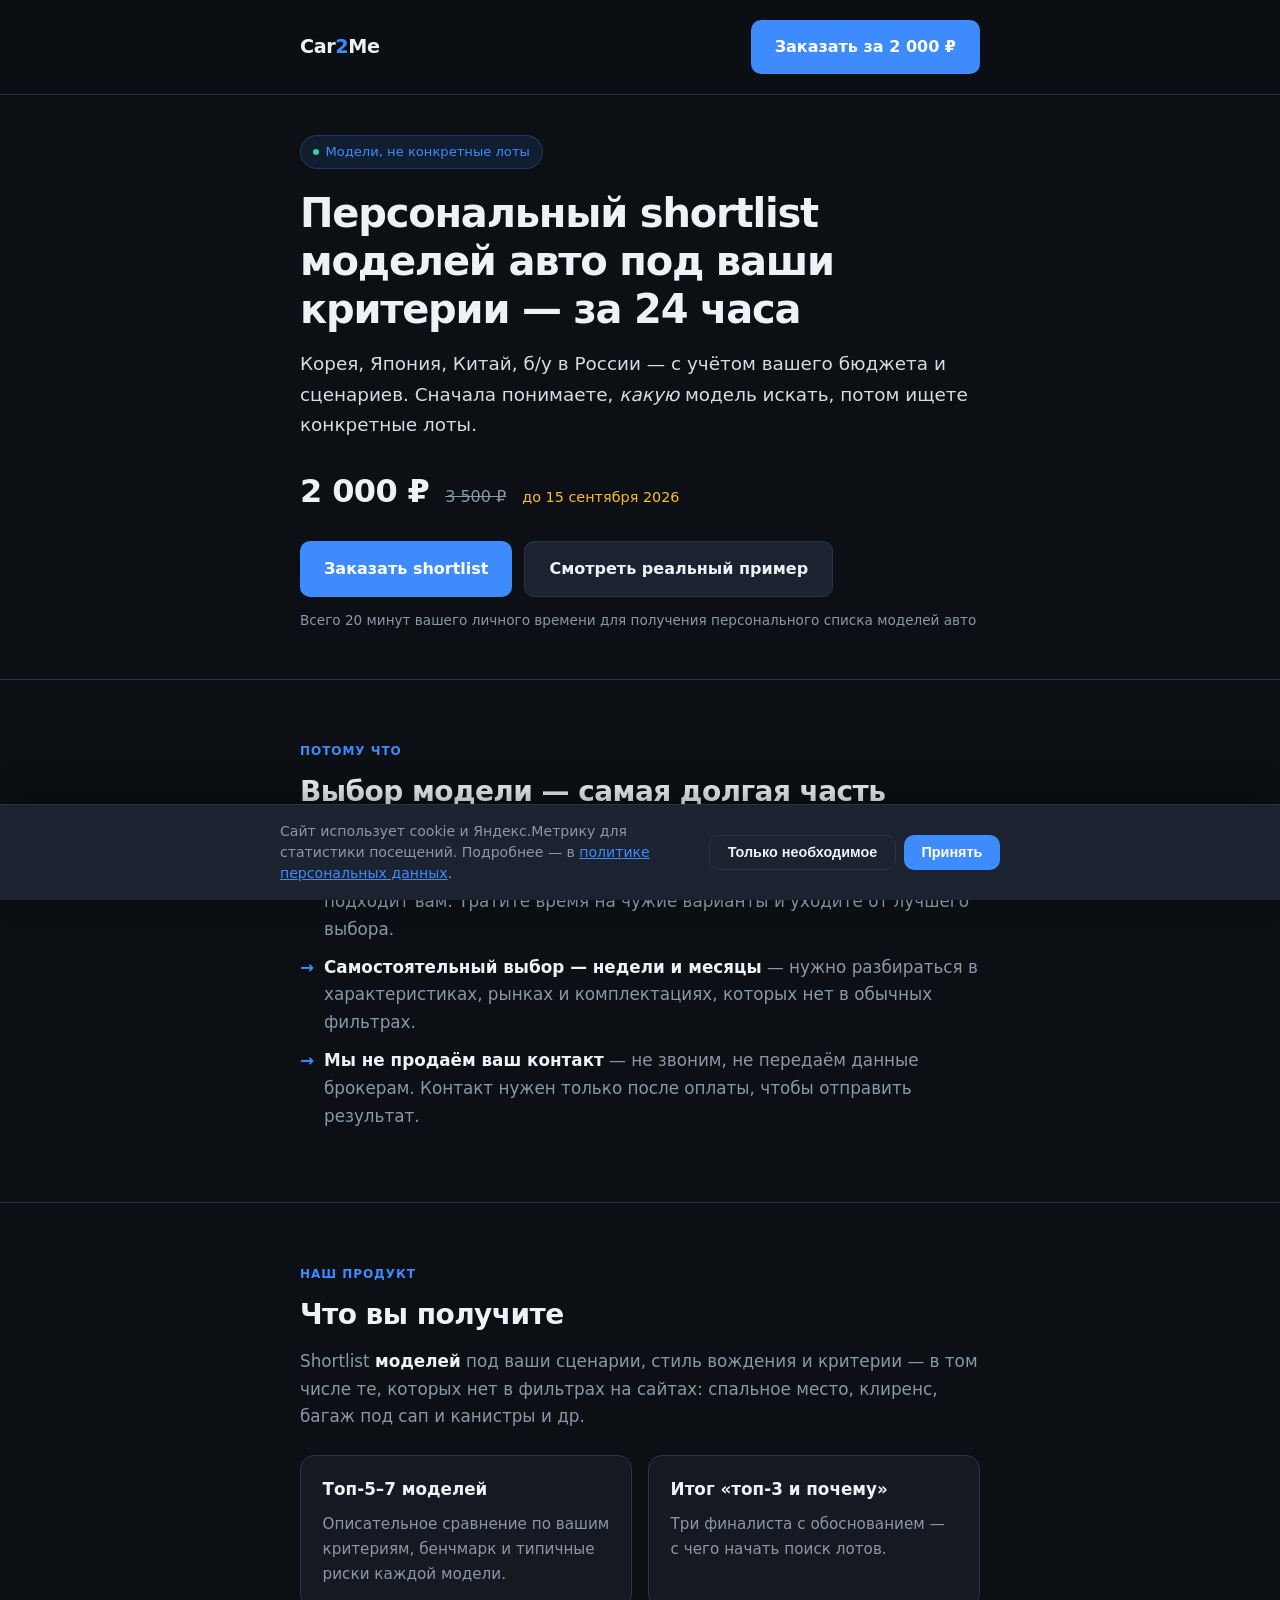
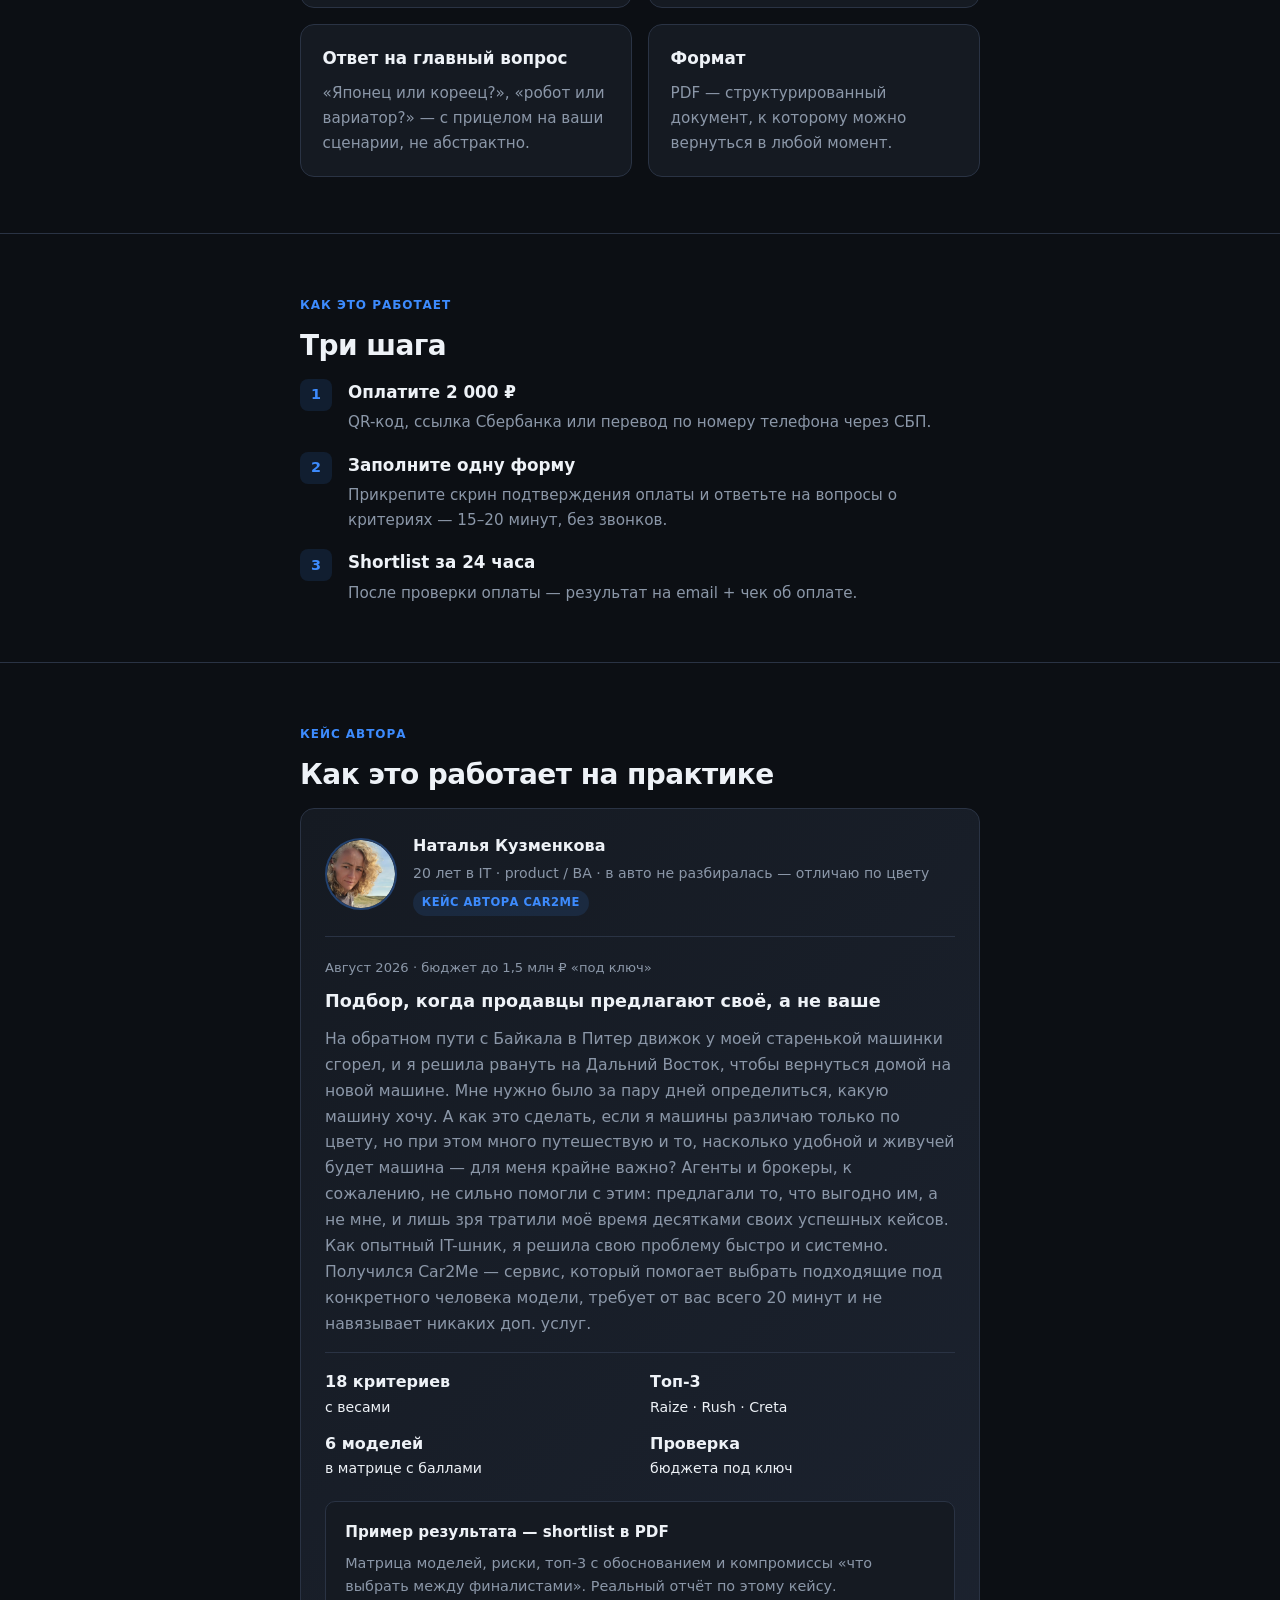
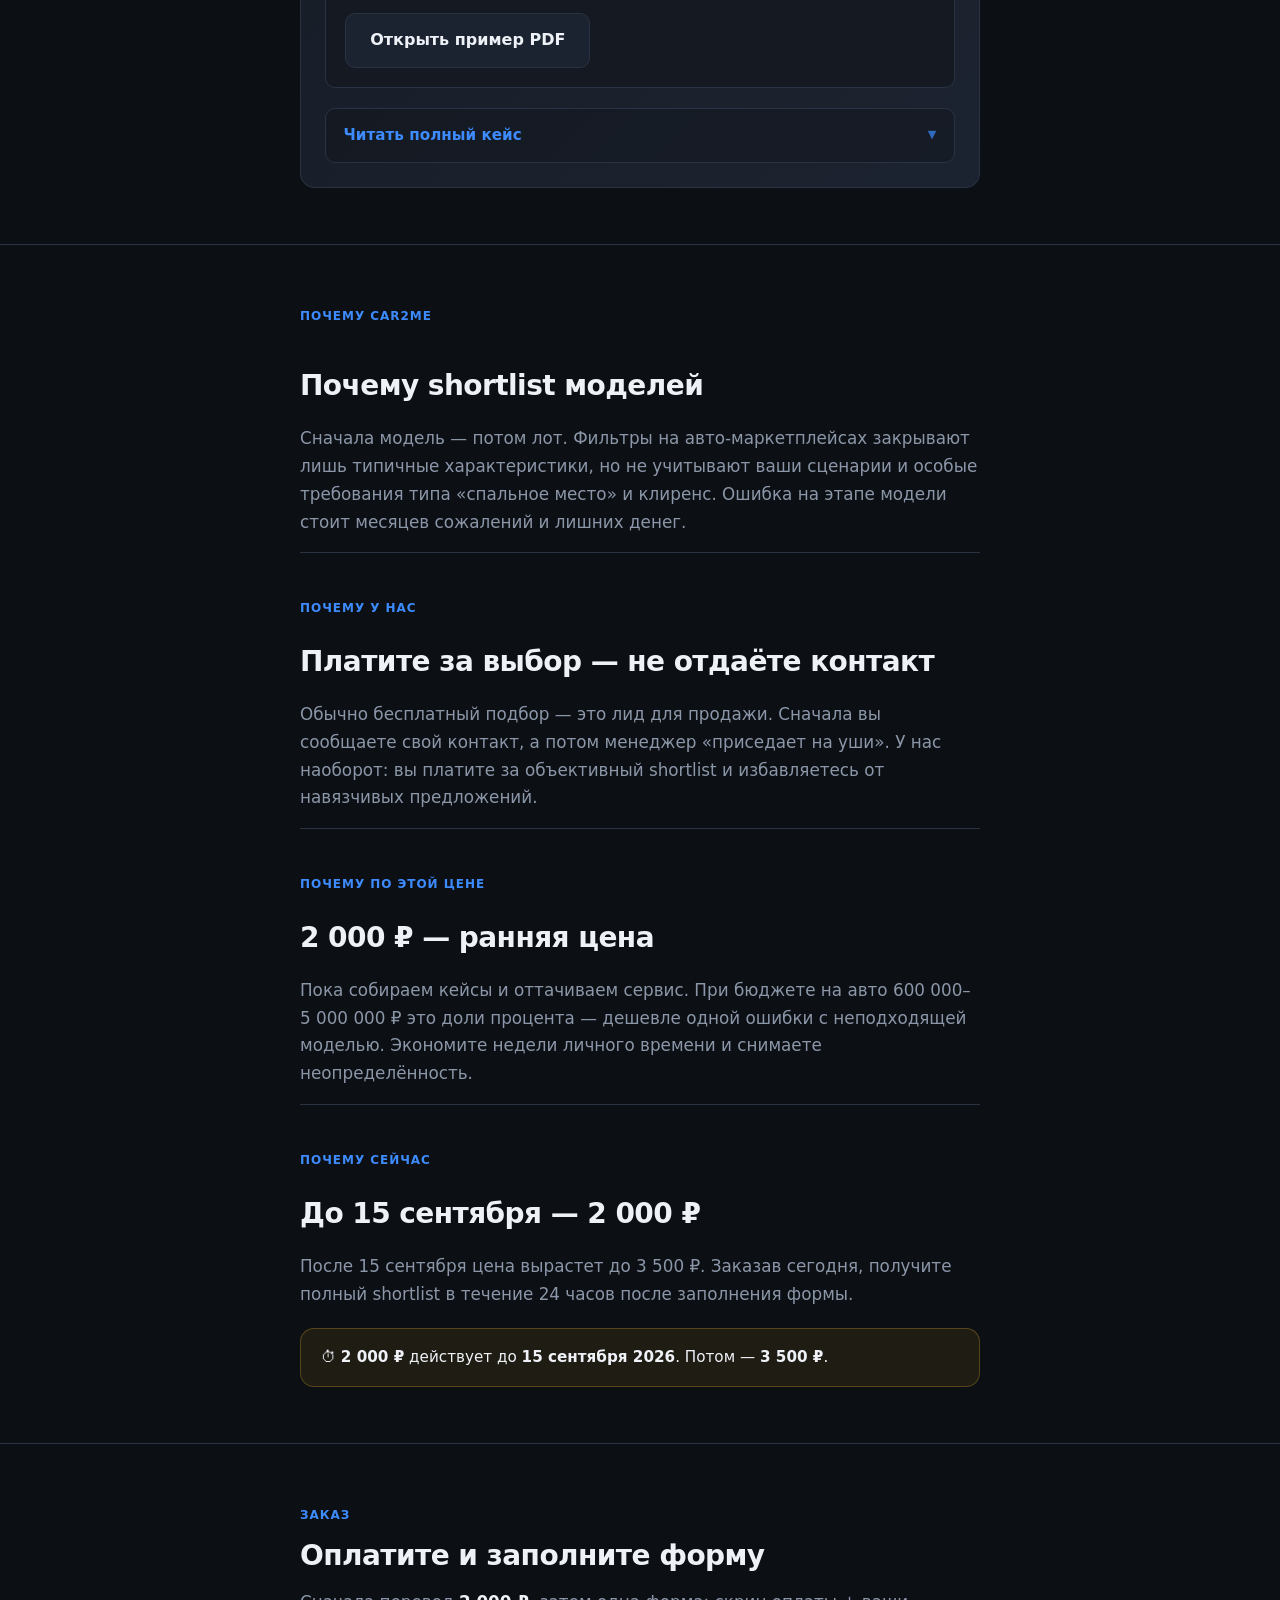
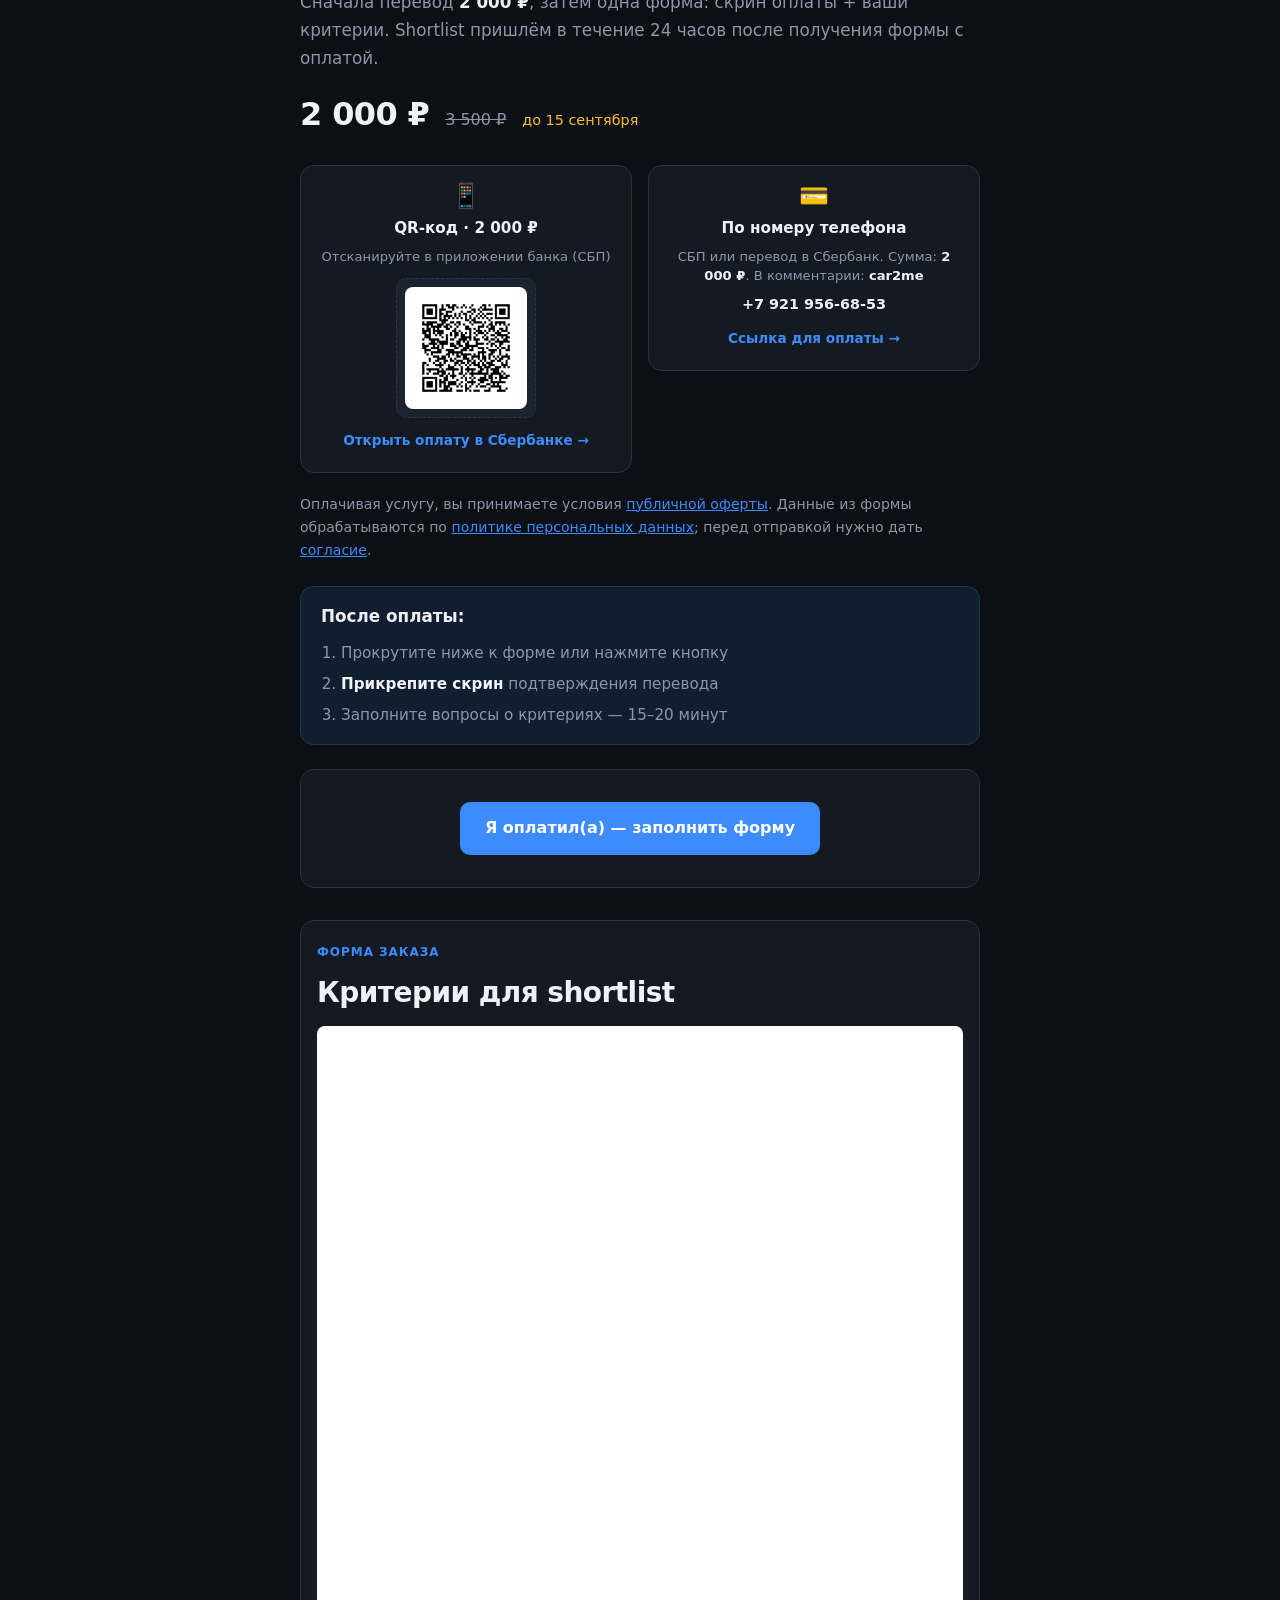
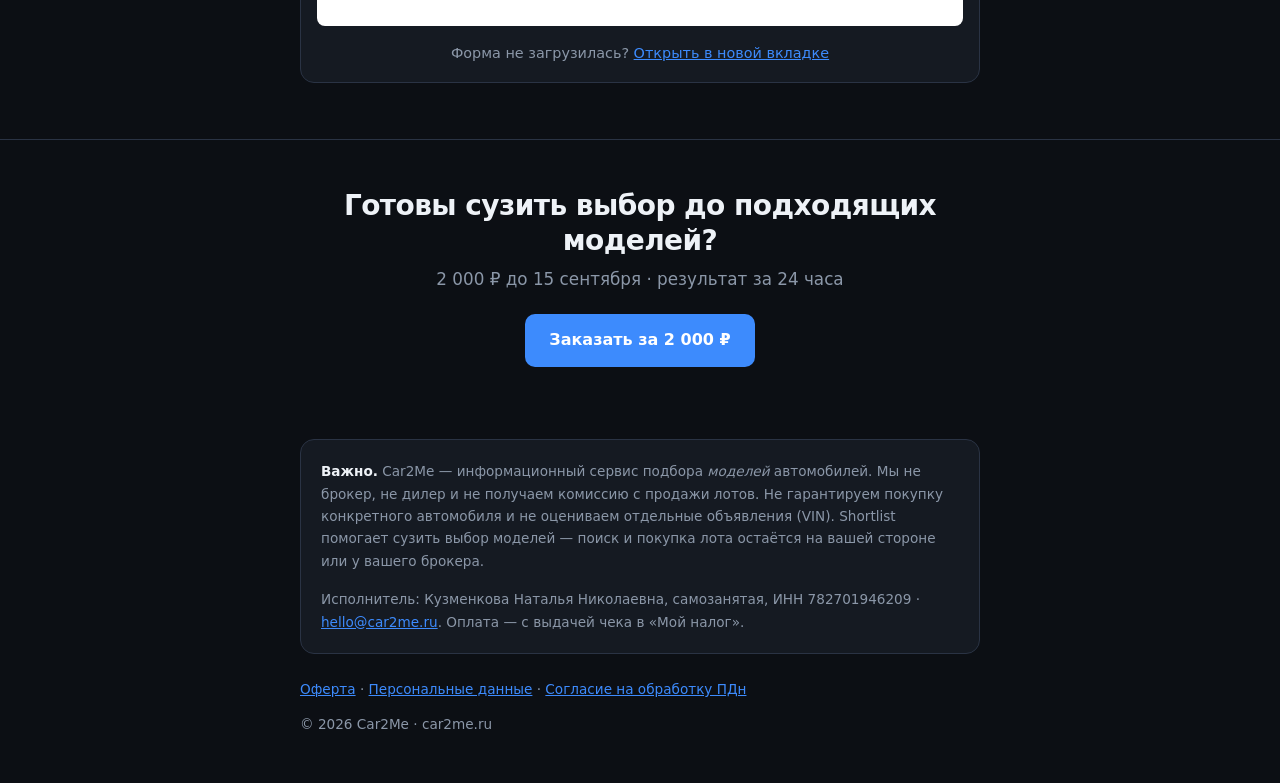
==== commit b684913d: "Update hero CTA hint and deploy git cheatsheet Co-authored-by: Cursor <cursoragent@cursor.com>" ====
--- a/index.html
+++ b/index.html
@@ -22,10 +22,6 @@
   <meta property="og:title" content="Car2Me — shortlist моделей авто под ваши критерии">
   <meta property="og:description" content="Подбор моделей, не лотов: матрица критериев, топ-3, проверка бюджета «под ключ». Корея, Япония, Китай, б/у РФ. 2 000 ₽, результат за 24 часа.">
 
-  <!-- Twitter / X -->
-  <meta name="twitter:card" content="summary">
-  <meta name="twitter:title" content="Car2Me — shortlist моделей авто под ваши критерии">
-  <meta name="twitter:description" content="5–7 моделей под ваш бюджет и сценарии. PDF за 24 ч, без звонков и передачи контактов брокерам.">
 
   <script type="application/ld+json">
   {
@@ -858,7 +854,7 @@
           <a href="#order" class="btn btn-primary">Заказать shortlist</a>
           <a href="#case" class="btn btn-secondary">Смотреть реальный пример</a>
         </div>
-        <p class="cta-hint">Оплата → одна форма (скрин перевода + ваши сценарии, 15–20 мин) → shortlist за 24 часа</p>
+        <p class="cta-hint">Всего 20 минут вашего личного времени для получения персонального списка моделей авто</p>
       </div>
     </section>
 
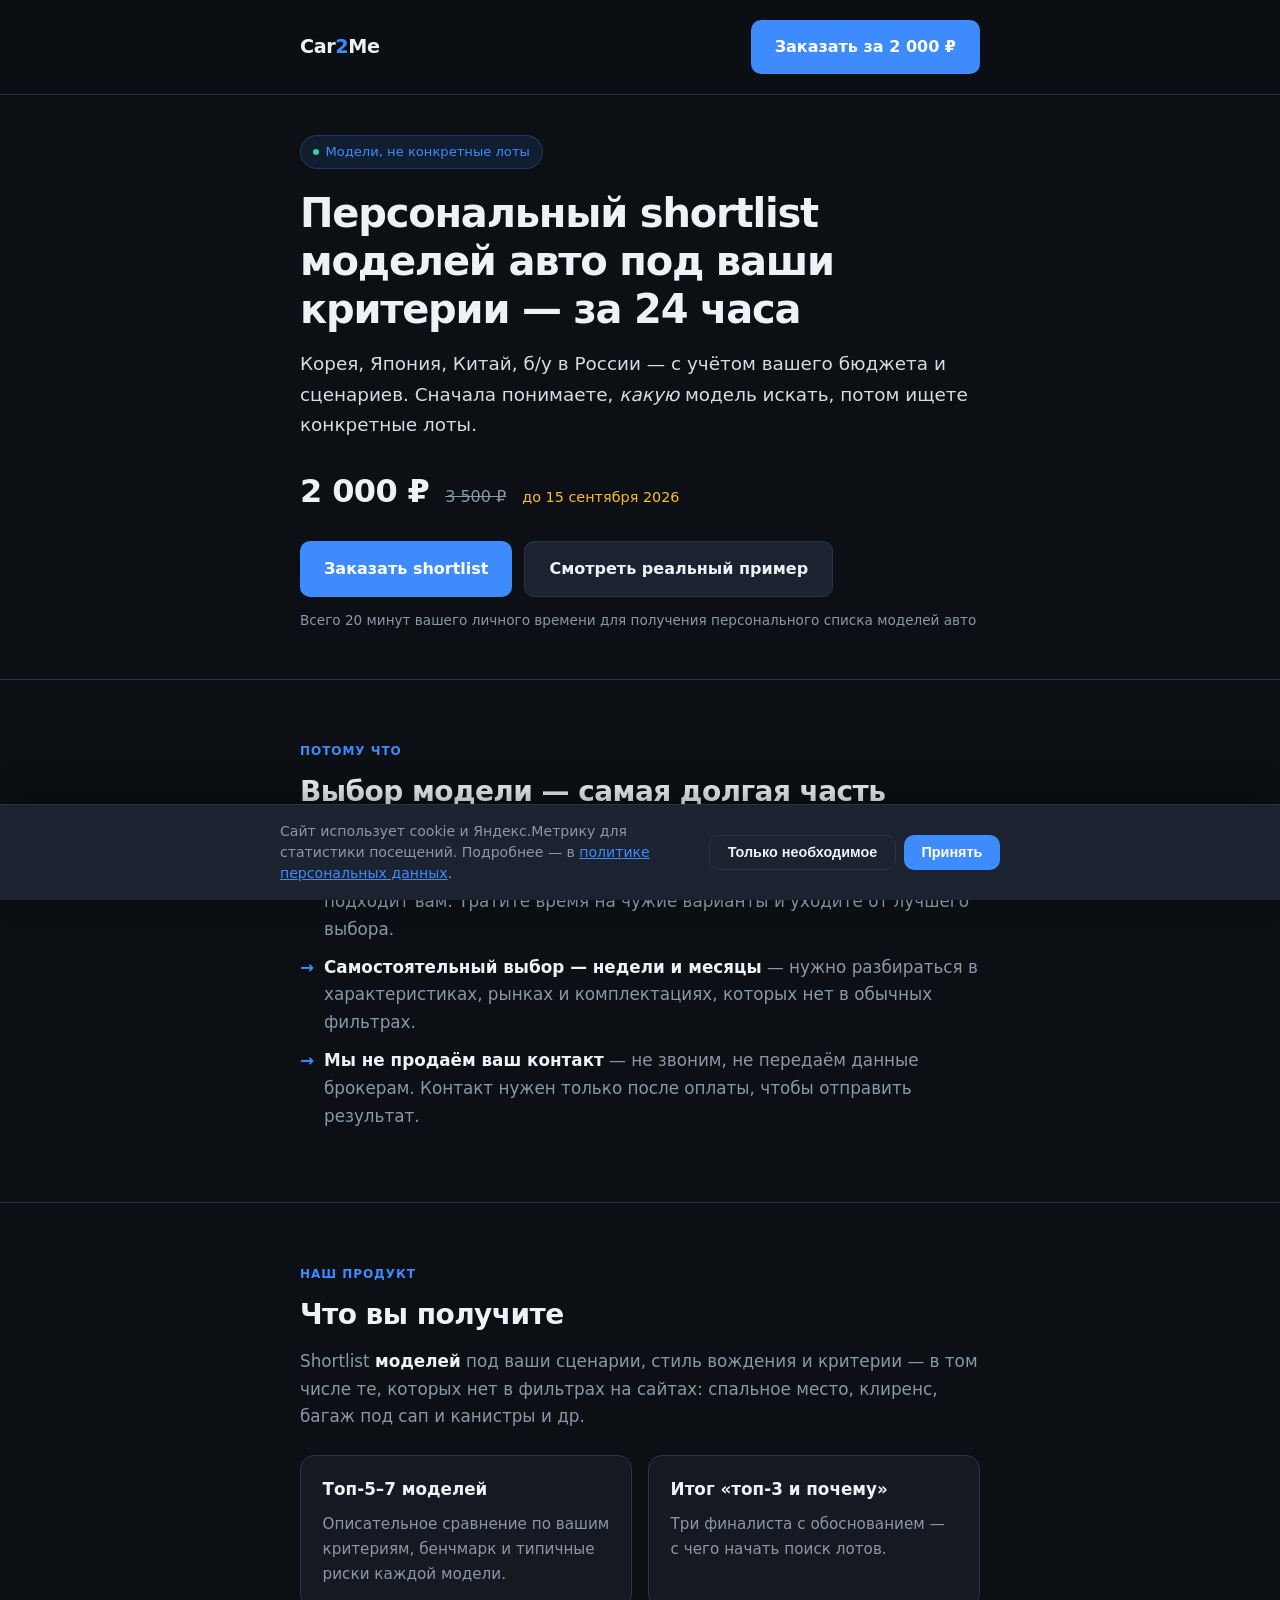
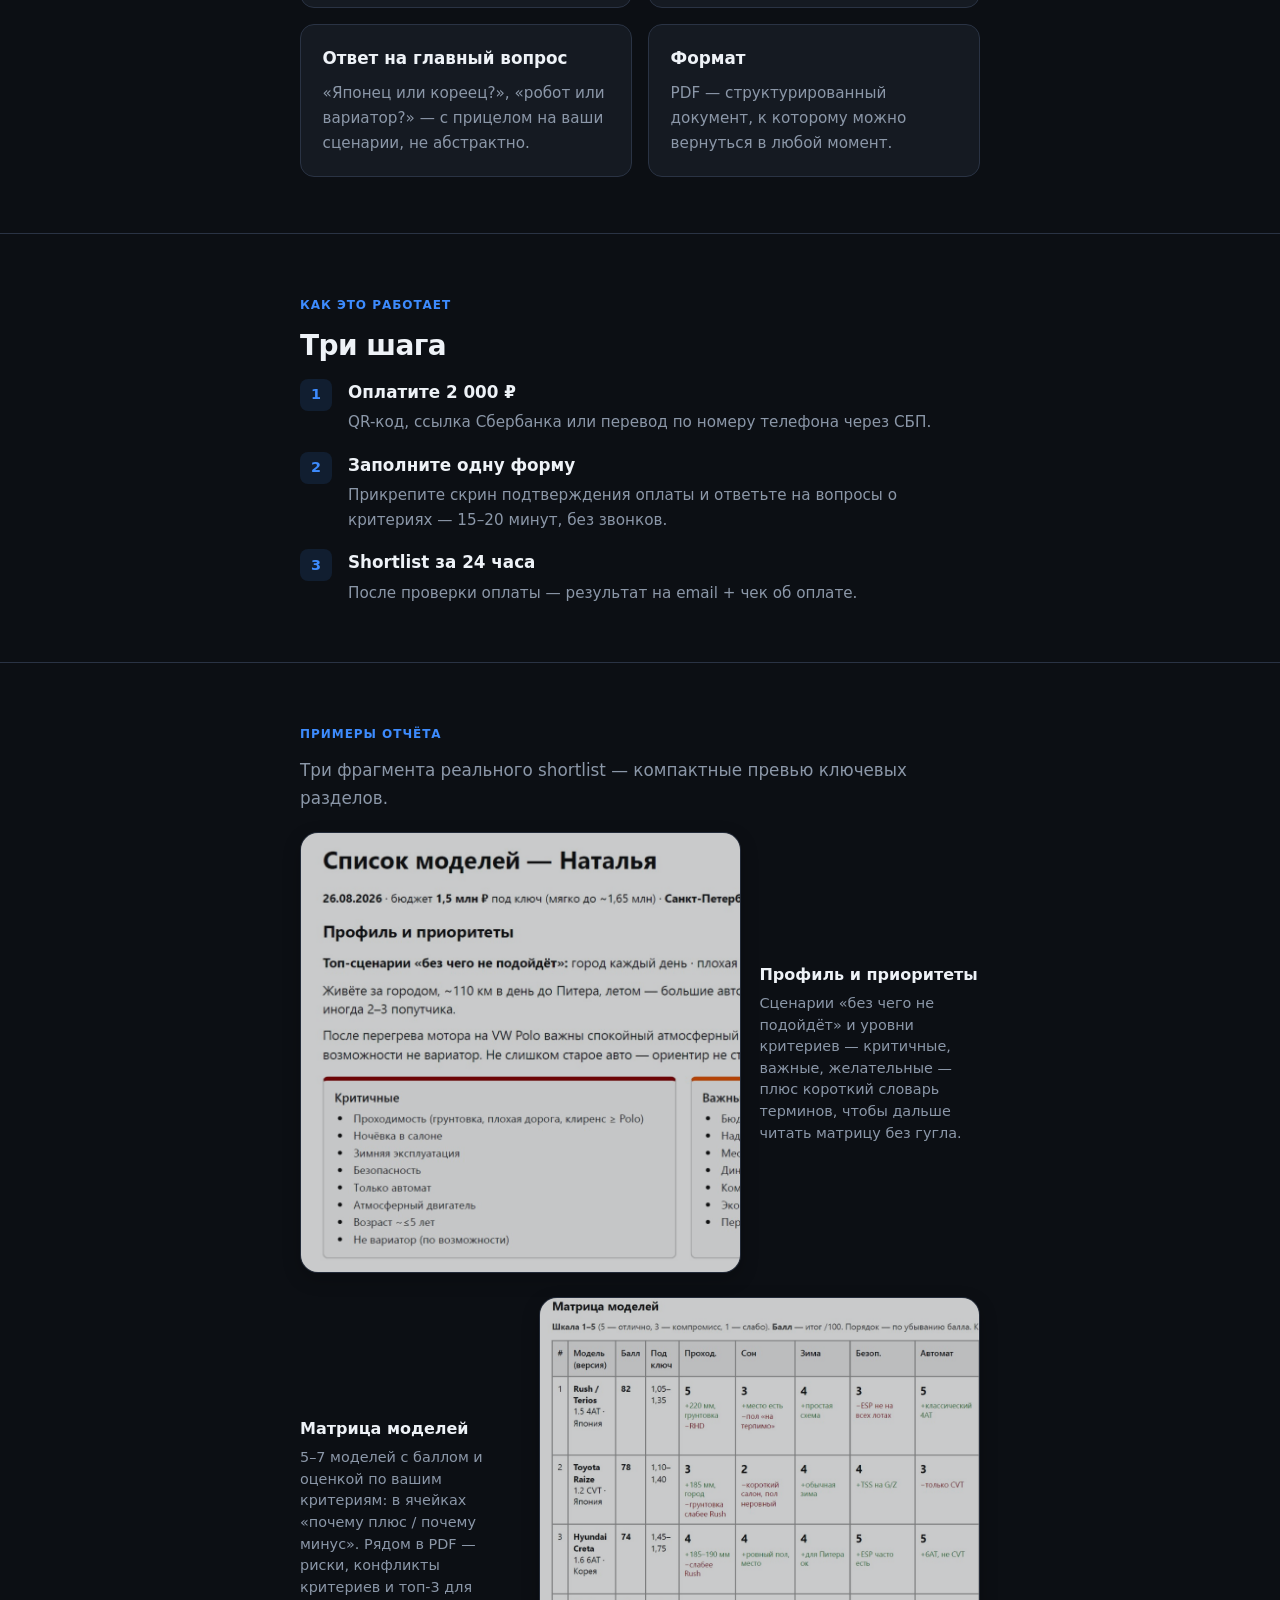
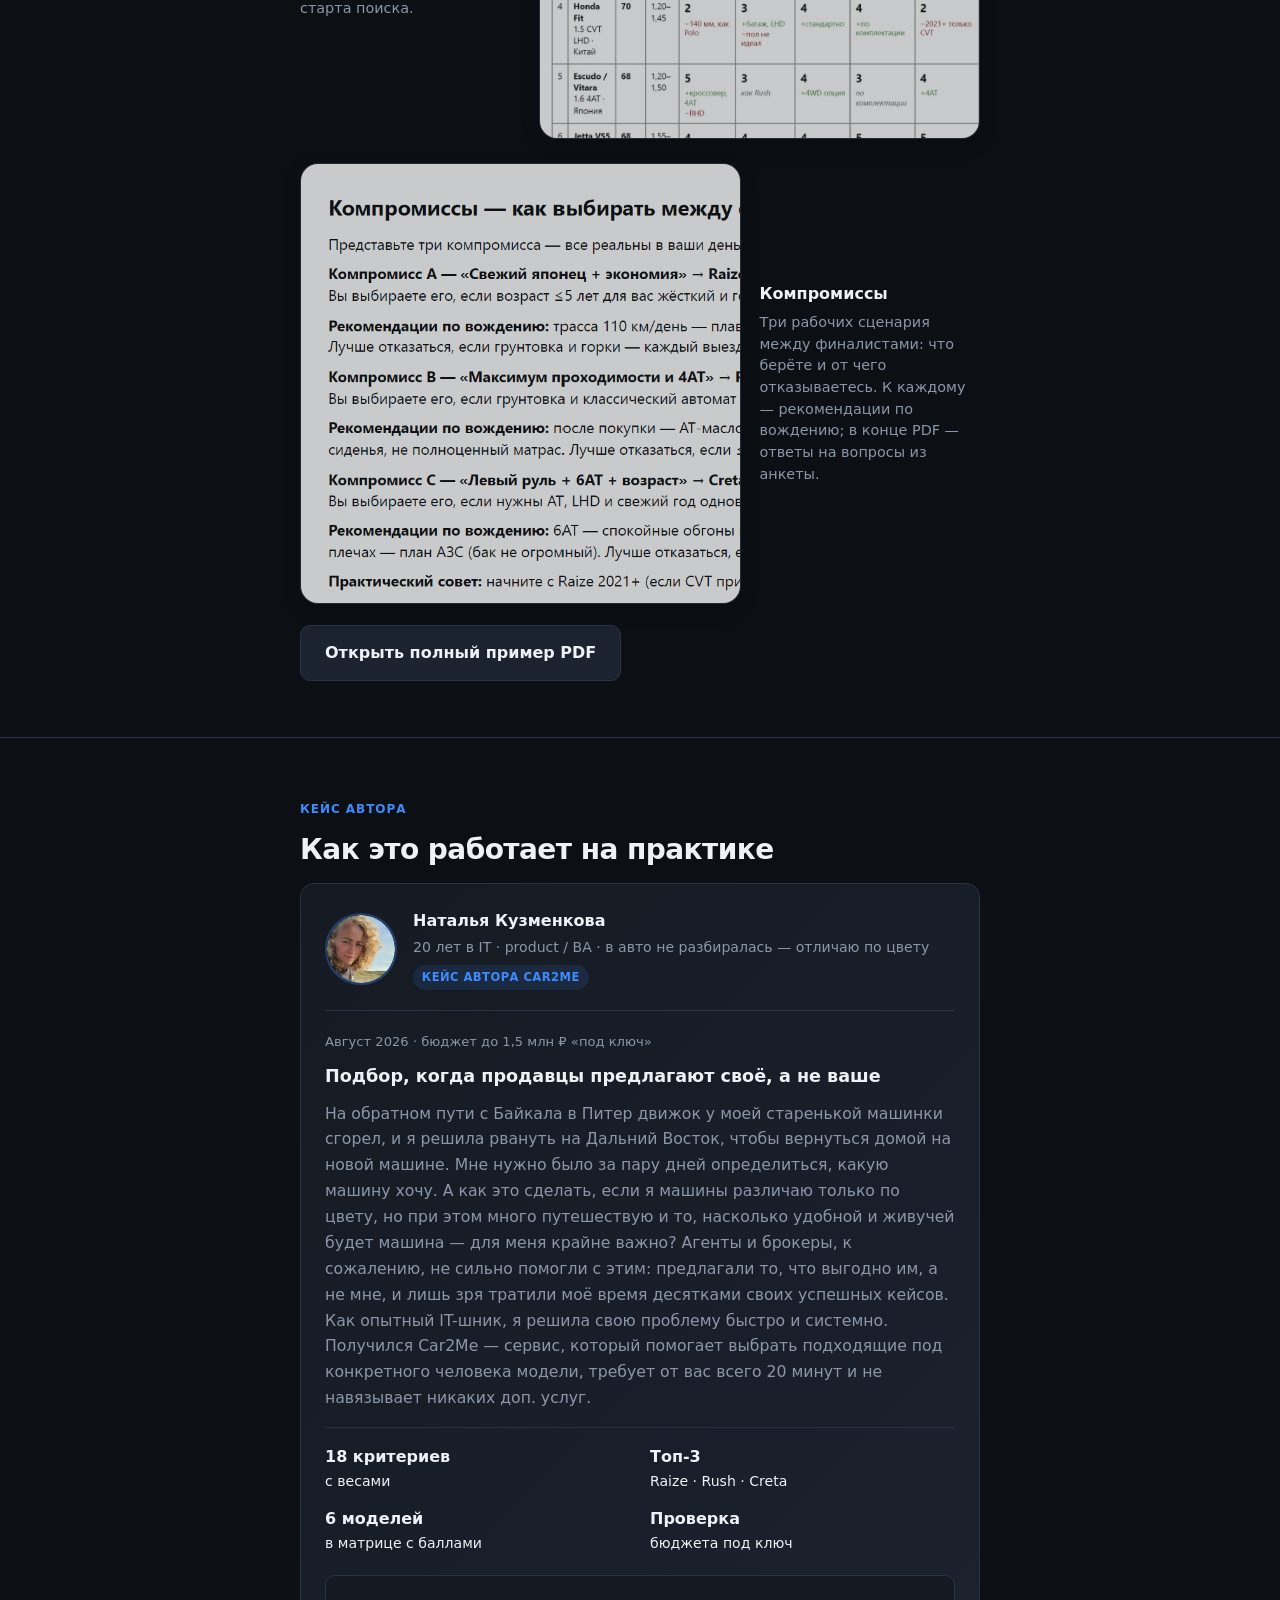
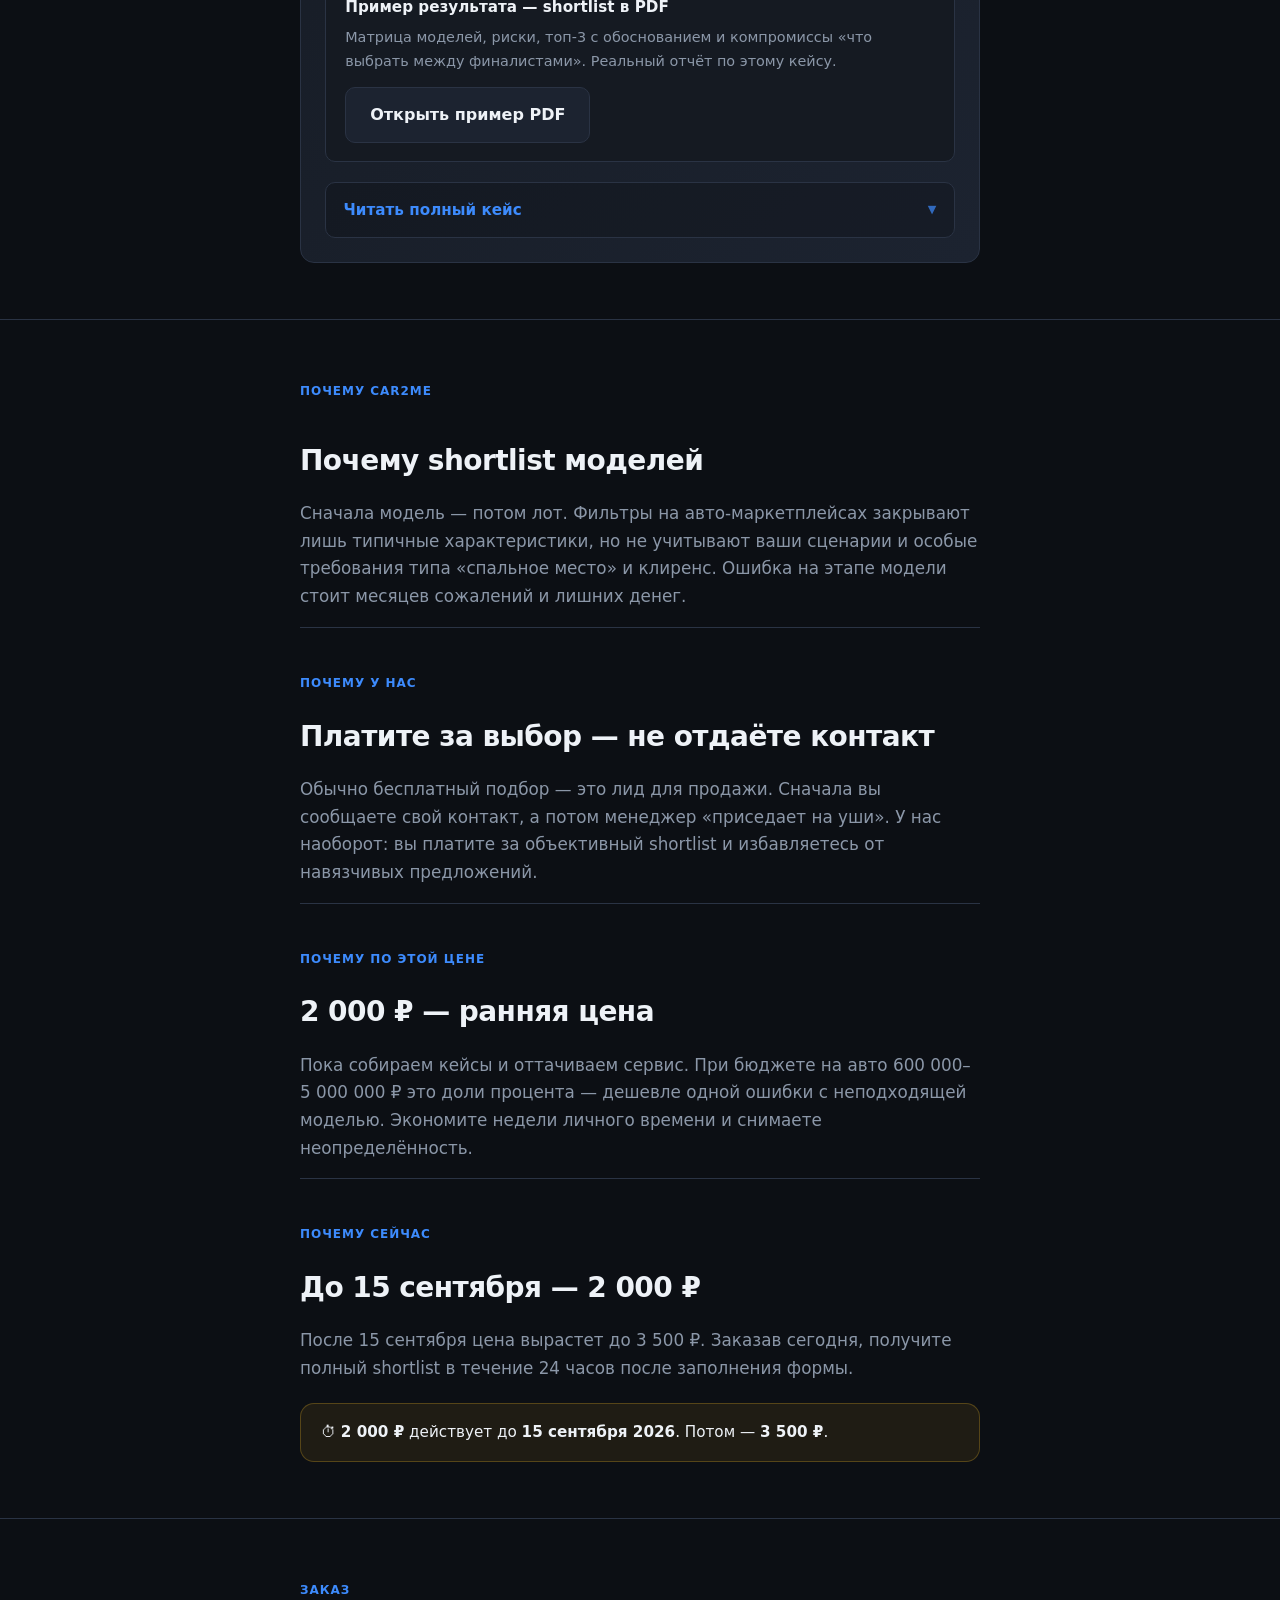
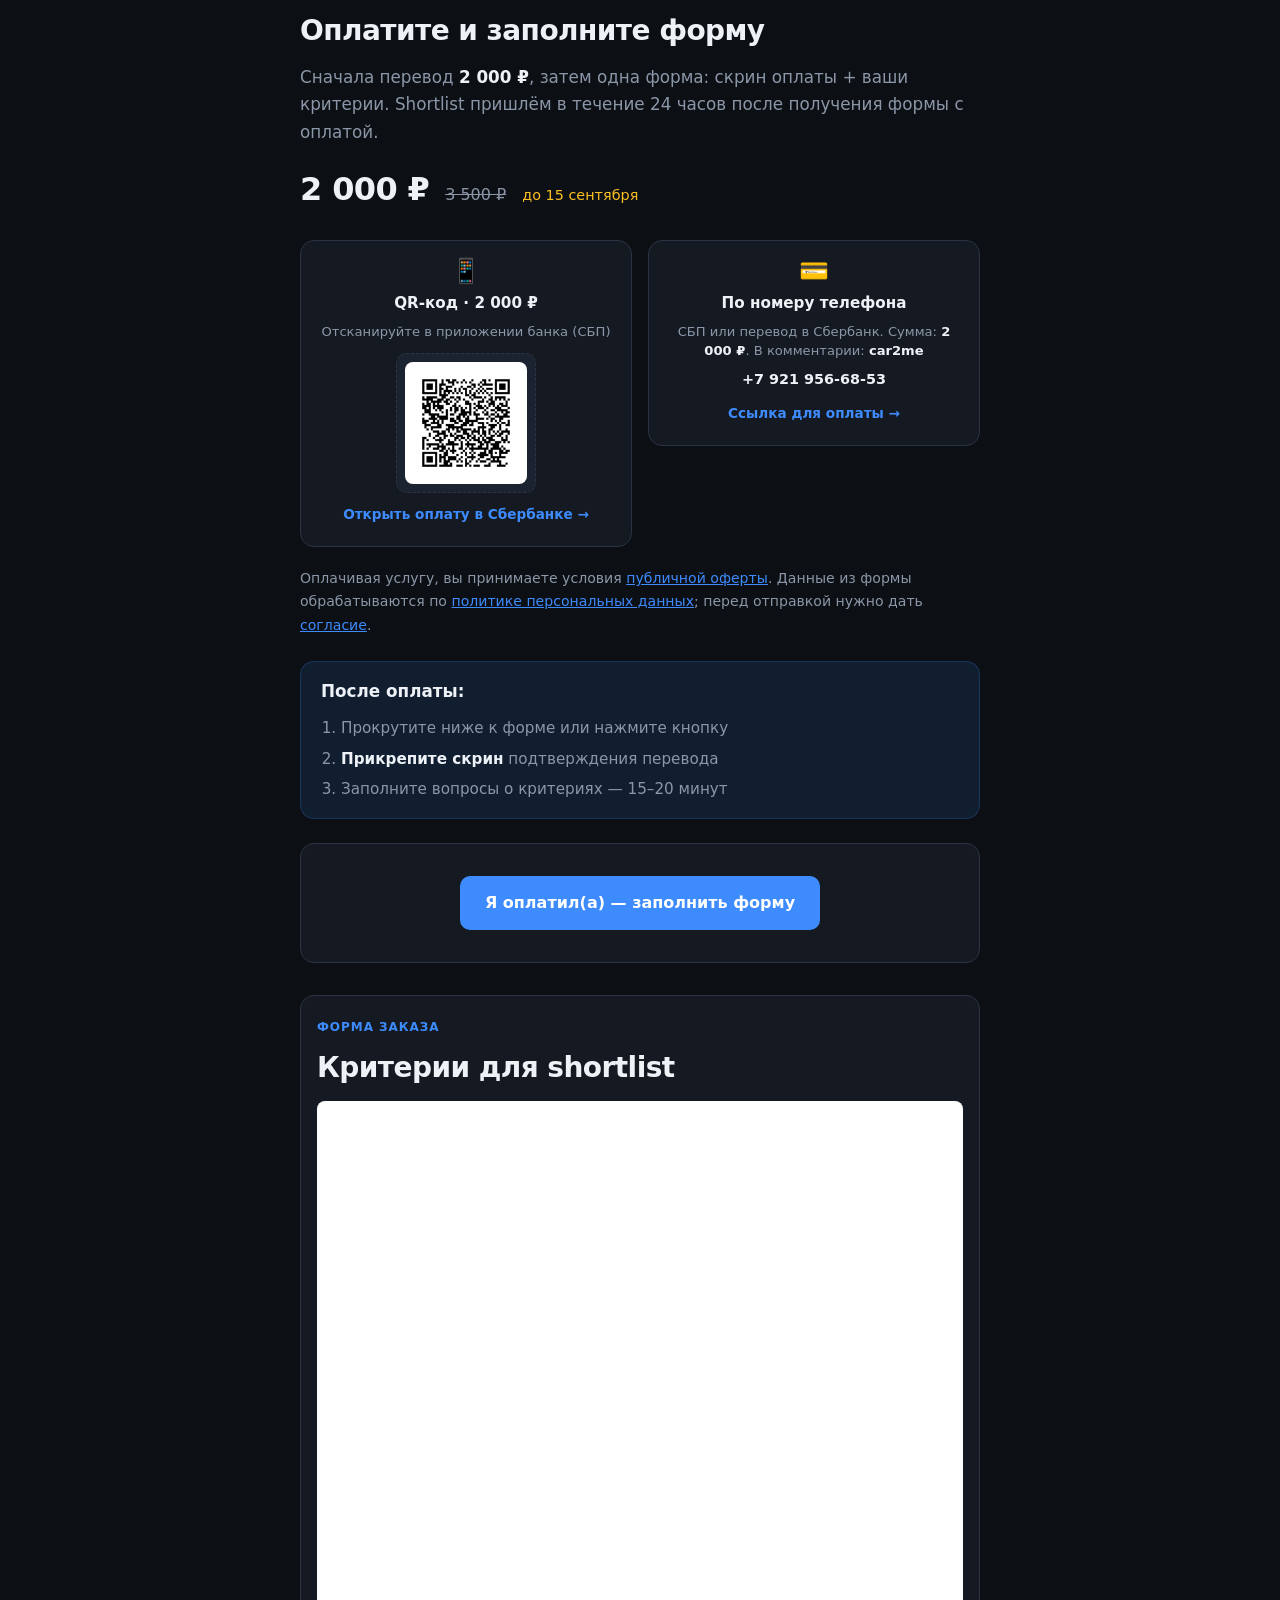
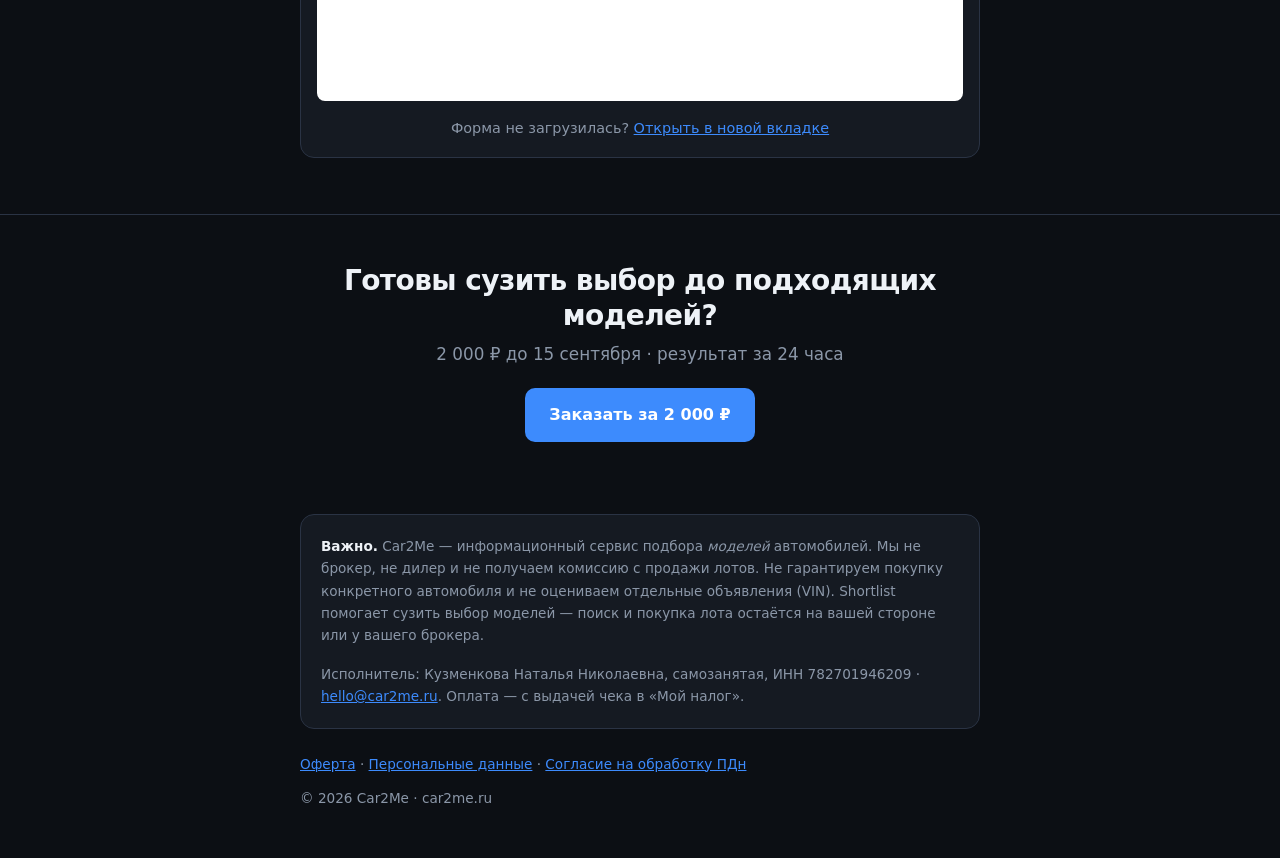
==== commit c50b8973: "Add report examples block with soft preview tiles on the landing page. Co-authored-by: Cursor <curso" ====
--- a/index.html
+++ b/index.html
@@ -571,6 +571,91 @@
     .case-sample-note {
       font-size: 0.8rem;
       color: var(--muted);
+    }
+
+    /* Report examples */
+    .report-examples {
+      display: grid;
+      gap: 1.5rem;
+      margin-top: 1.25rem;
+    }
+
+    .report-example {
+      display: grid;
+      gap: 0.85rem;
+      align-items: center;
+    }
+
+    .report-example-media {
+      margin: 0;
+      width: 100%;
+      aspect-ratio: 1;
+      justify-self: stretch;
+    }
+
+    @media (min-width: 560px) {
+      .report-example {
+        grid-template-columns: minmax(0, 2fr) minmax(0, 1fr);
+        gap: 0.85rem 1.15rem;
+      }
+
+      .report-example:nth-child(even) {
+        grid-template-columns: minmax(0, 1fr) minmax(0, 2fr);
+      }
+
+      .report-example:nth-child(even) .report-example-media {
+        order: 2;
+      }
+
+      .report-example:nth-child(even) .report-example-copy {
+        order: 1;
+      }
+    }
+
+    .report-example-frame {
+      position: relative;
+      width: 100%;
+      height: 100%;
+      border-radius: 18px;
+      overflow: hidden;
+      border: 1px solid rgba(42, 51, 68, 0.65);
+      background: var(--surface);
+      box-shadow: 0 6px 18px rgba(0, 0, 0, 0.22);
+    }
+
+    .report-example-frame::after {
+      content: "";
+      position: absolute;
+      inset: 0;
+      background: rgba(12, 15, 20, 0.22);
+      pointer-events: none;
+    }
+
+    .report-example-frame img {
+      display: block;
+      width: 100%;
+      height: 100%;
+      object-fit: cover;
+      object-position: top left;
+    }
+
+    .report-example-copy h3 {
+      margin-bottom: 0.3rem;
+      font-size: 1rem;
+    }
+
+    .report-example-copy p {
+      font-size: 0.9rem;
+      margin: 0;
+      line-height: 1.5;
+    }
+
+    .report-examples-footer {
+      margin-top: 1.35rem;
+      display: flex;
+      flex-wrap: wrap;
+      gap: 0.75rem;
+      align-items: center;
     }
 
     /* Why blocks */
@@ -930,6 +1015,56 @@
       </div>
     </section>
 
+    <!-- Примеры отчёта -->
+    <section id="report-examples" class="anchor-target">
+      <div class="wrap">
+        <span class="section-label">Примеры отчёта</span>
+        <p>Три фрагмента реального shortlist — компактные превью ключевых разделов.</p>
+
+        <div class="report-examples">
+          <article class="report-example">
+            <figure class="report-example-media">
+              <div class="report-example-frame">
+                <img src="samples/previews/profil-prioritety.png" alt="Превью: профиль и приоритеты" width="896" height="896" loading="lazy" decoding="async">
+              </div>
+            </figure>
+            <div class="report-example-copy">
+              <h3>Профиль и приоритеты</h3>
+              <p>Сценарии «без чего не подойдёт» и уровни критериев — критичные, важные, желательные — плюс короткий словарь терминов, чтобы дальше читать матрицу без гугла.</p>
+            </div>
+          </article>
+
+          <article class="report-example">
+            <figure class="report-example-media">
+              <div class="report-example-frame">
+                <img src="samples/previews/matrica-modelej.png" alt="Превью: матрица моделей" width="1012" height="1012" loading="lazy" decoding="async">
+              </div>
+            </figure>
+            <div class="report-example-copy">
+              <h3>Матрица моделей</h3>
+              <p>5–7 моделей с баллом и оценкой по вашим критериям: в ячейках «почему плюс / почему минус». Рядом в PDF — риски, конфликты критериев и топ-3 для старта поиска.</p>
+            </div>
+          </article>
+
+          <article class="report-example">
+            <figure class="report-example-media">
+              <div class="report-example-frame">
+                <img src="samples/previews/kompromissy.png" alt="Превью: компромиссы между финалистами" width="690" height="690" loading="lazy" decoding="async">
+              </div>
+            </figure>
+            <div class="report-example-copy">
+              <h3>Компромиссы</h3>
+              <p>Три рабочих сценария между финалистами: что берёте и от чего отказываетесь. К каждому — рекомендации по вождению; в конце PDF — ответы на вопросы из анкеты.</p>
+            </div>
+          </article>
+        </div>
+
+        <div class="report-examples-footer">
+          <a href="samples/primer-otchyota.pdf" class="btn btn-secondary" target="_blank" rel="noopener noreferrer">Открыть полный пример PDF</a>
+        </div>
+      </div>
+    </section>
+
     <!-- Кейс -->
     <section id="case" class="anchor-target">
       <div class="wrap">
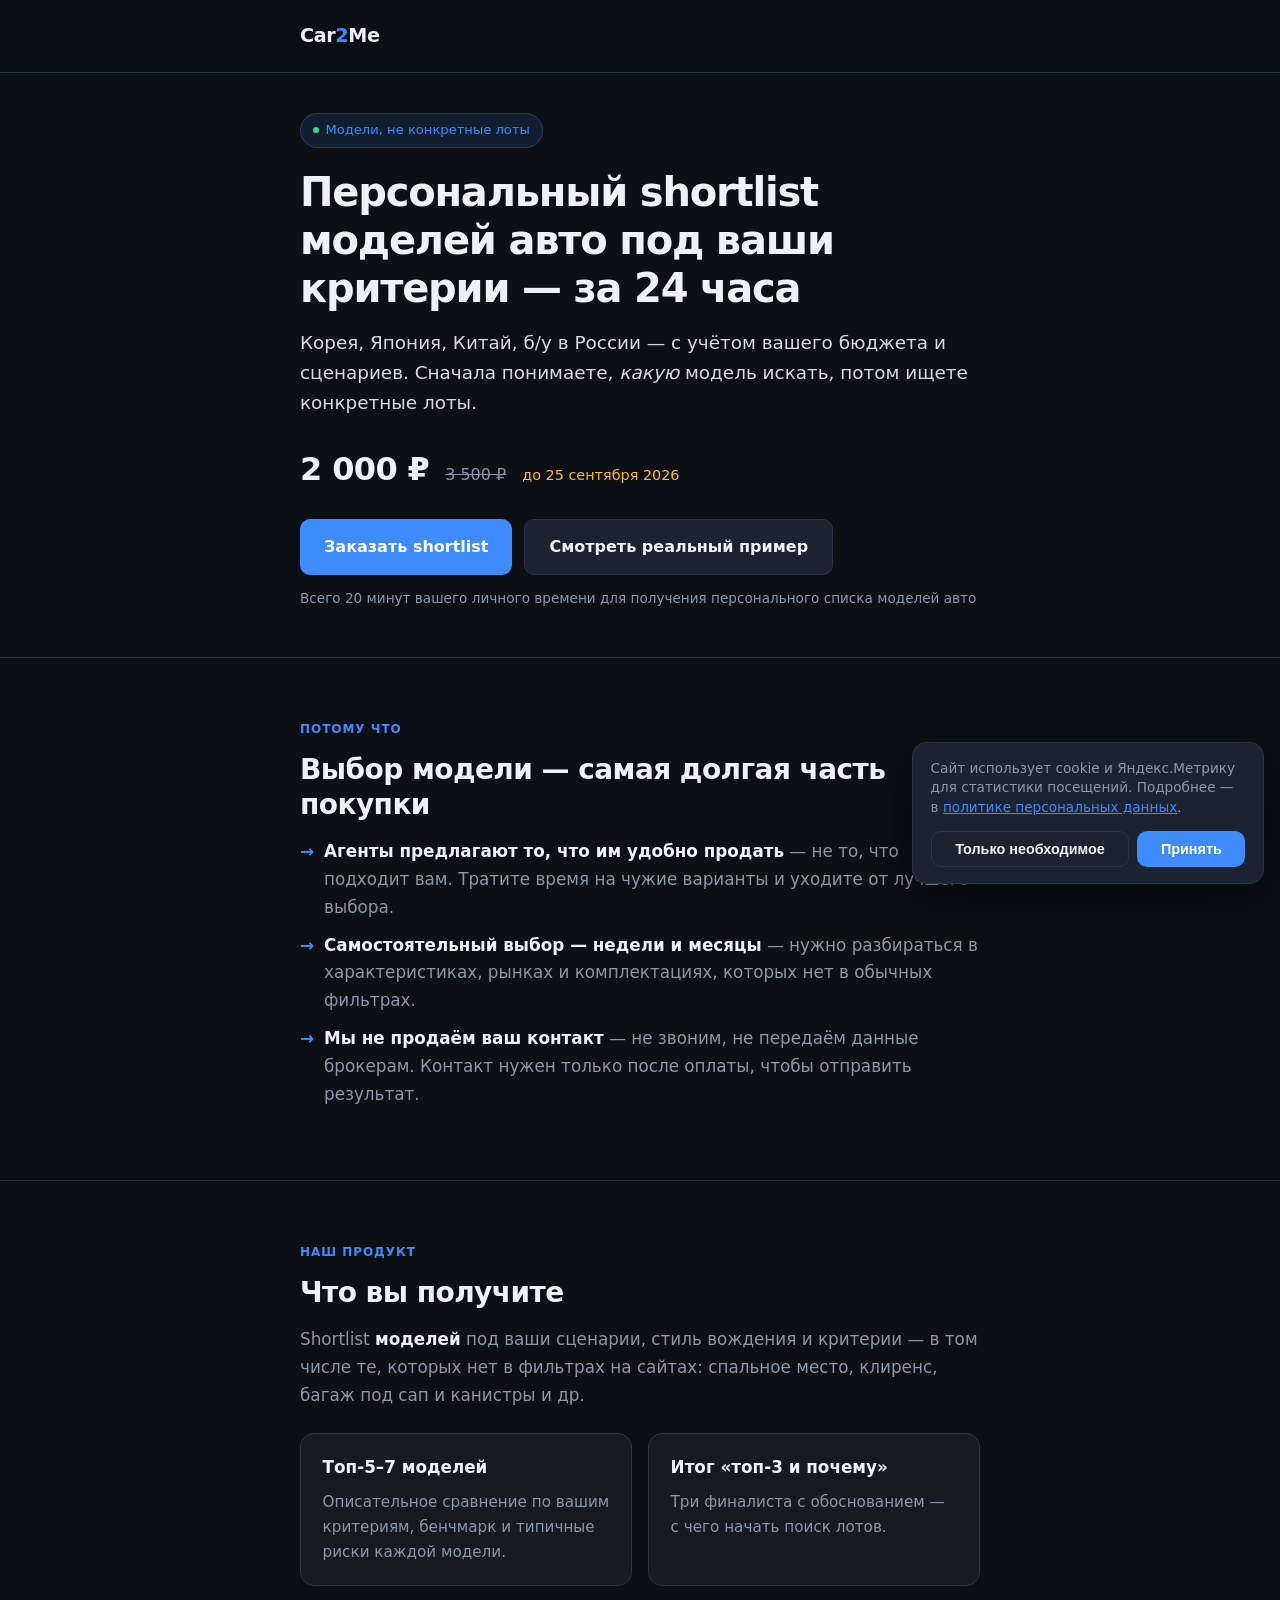
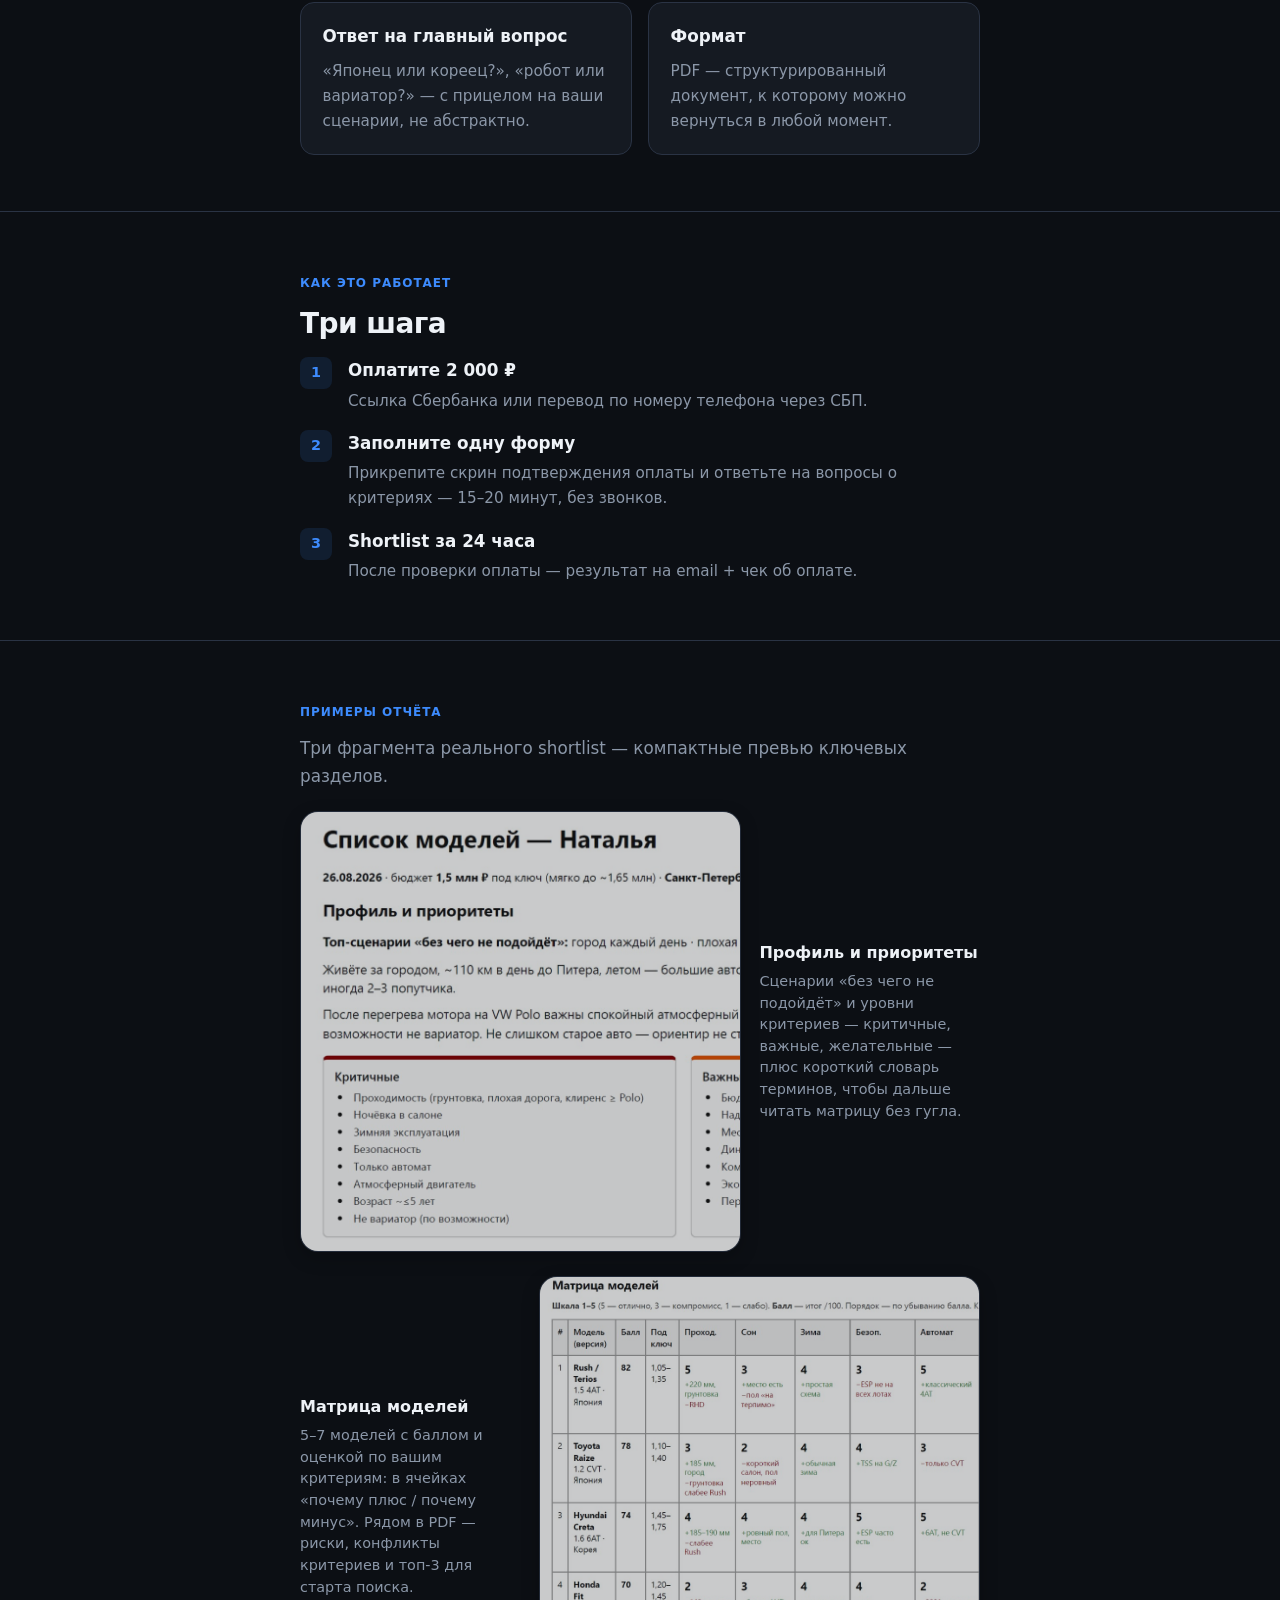
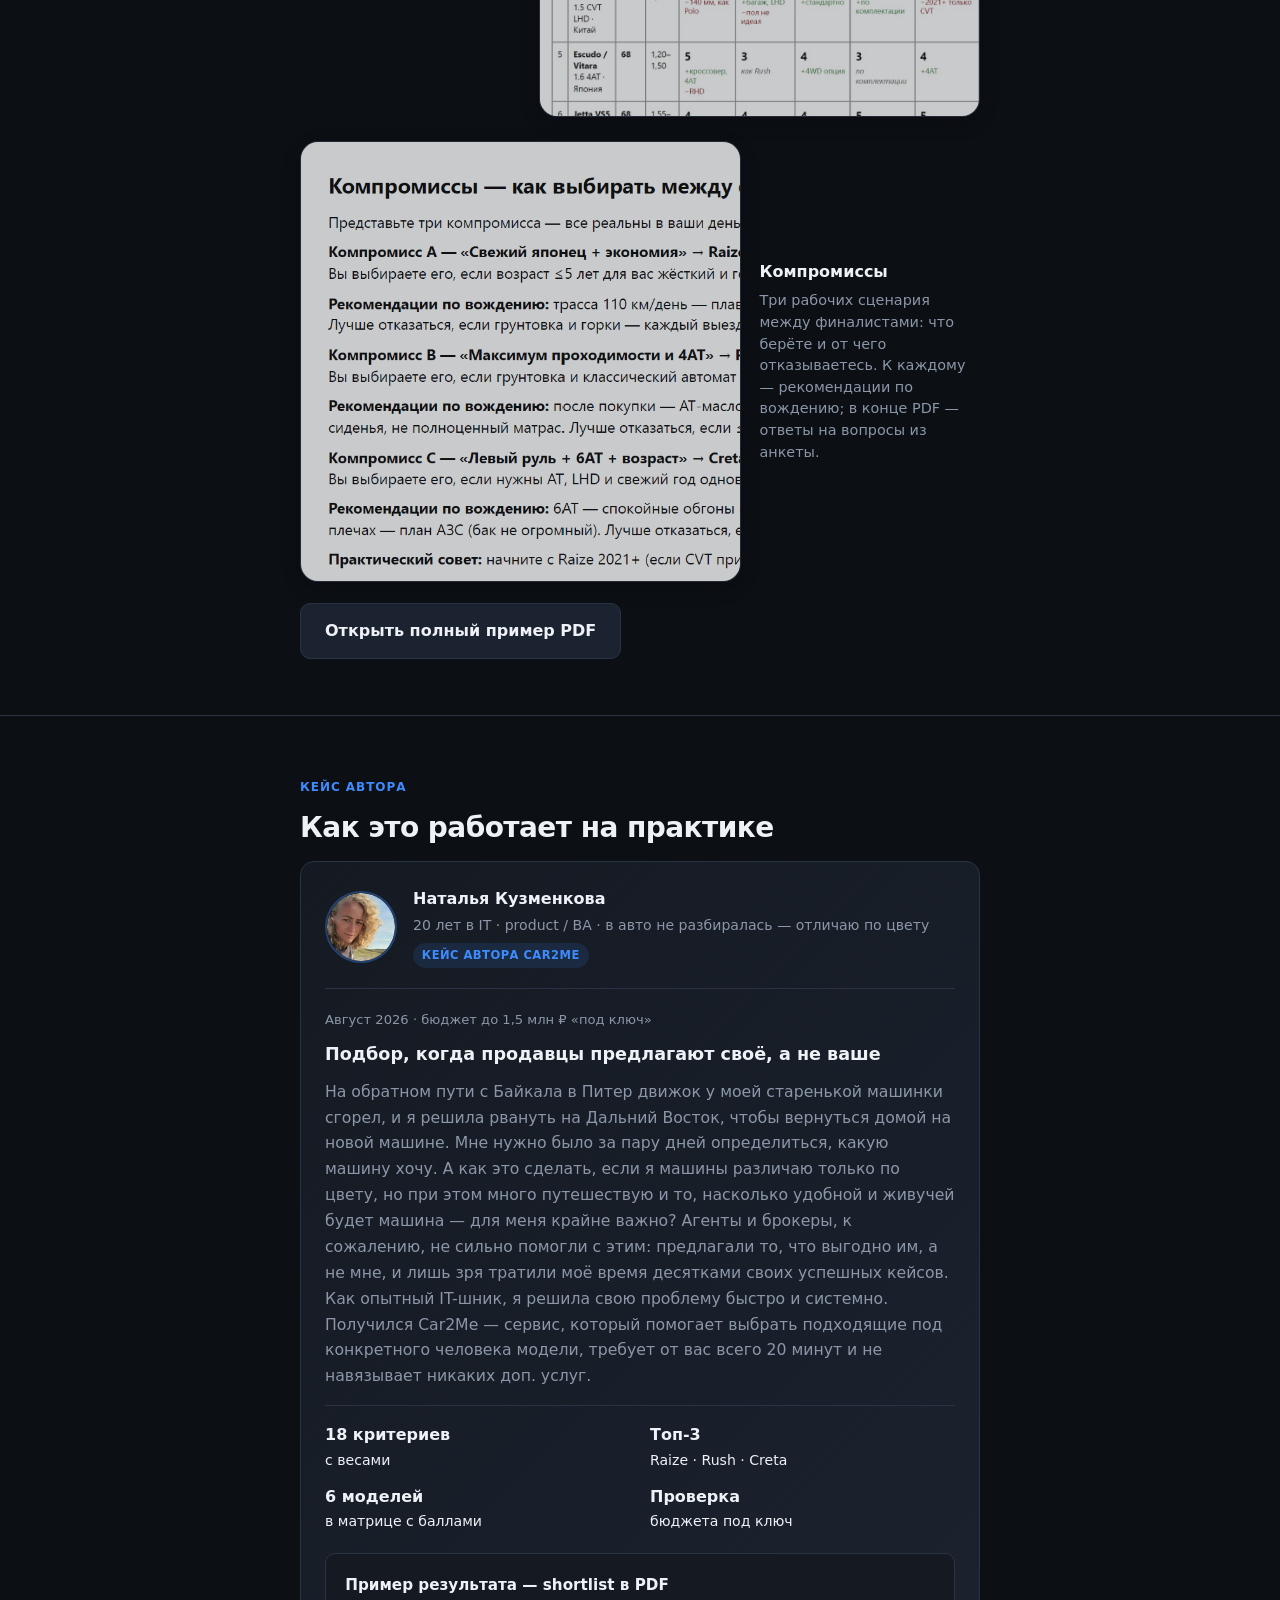
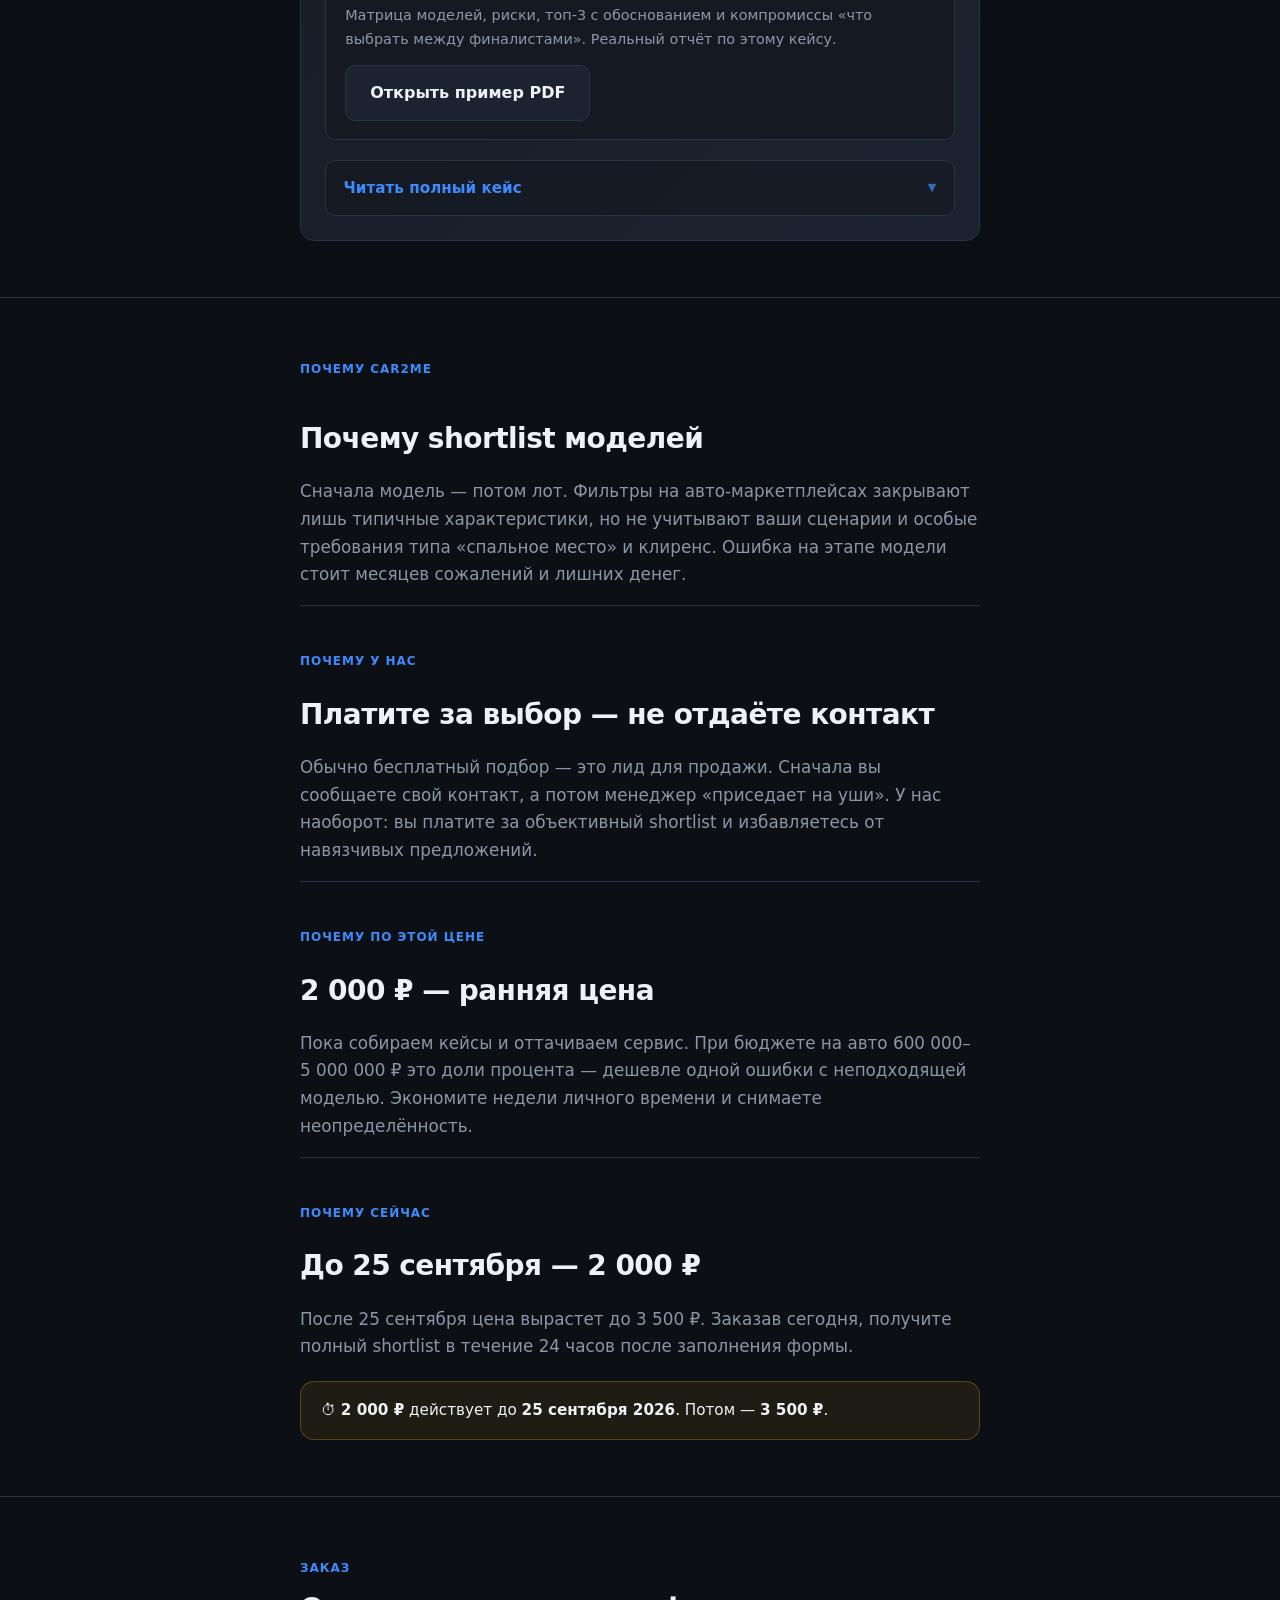
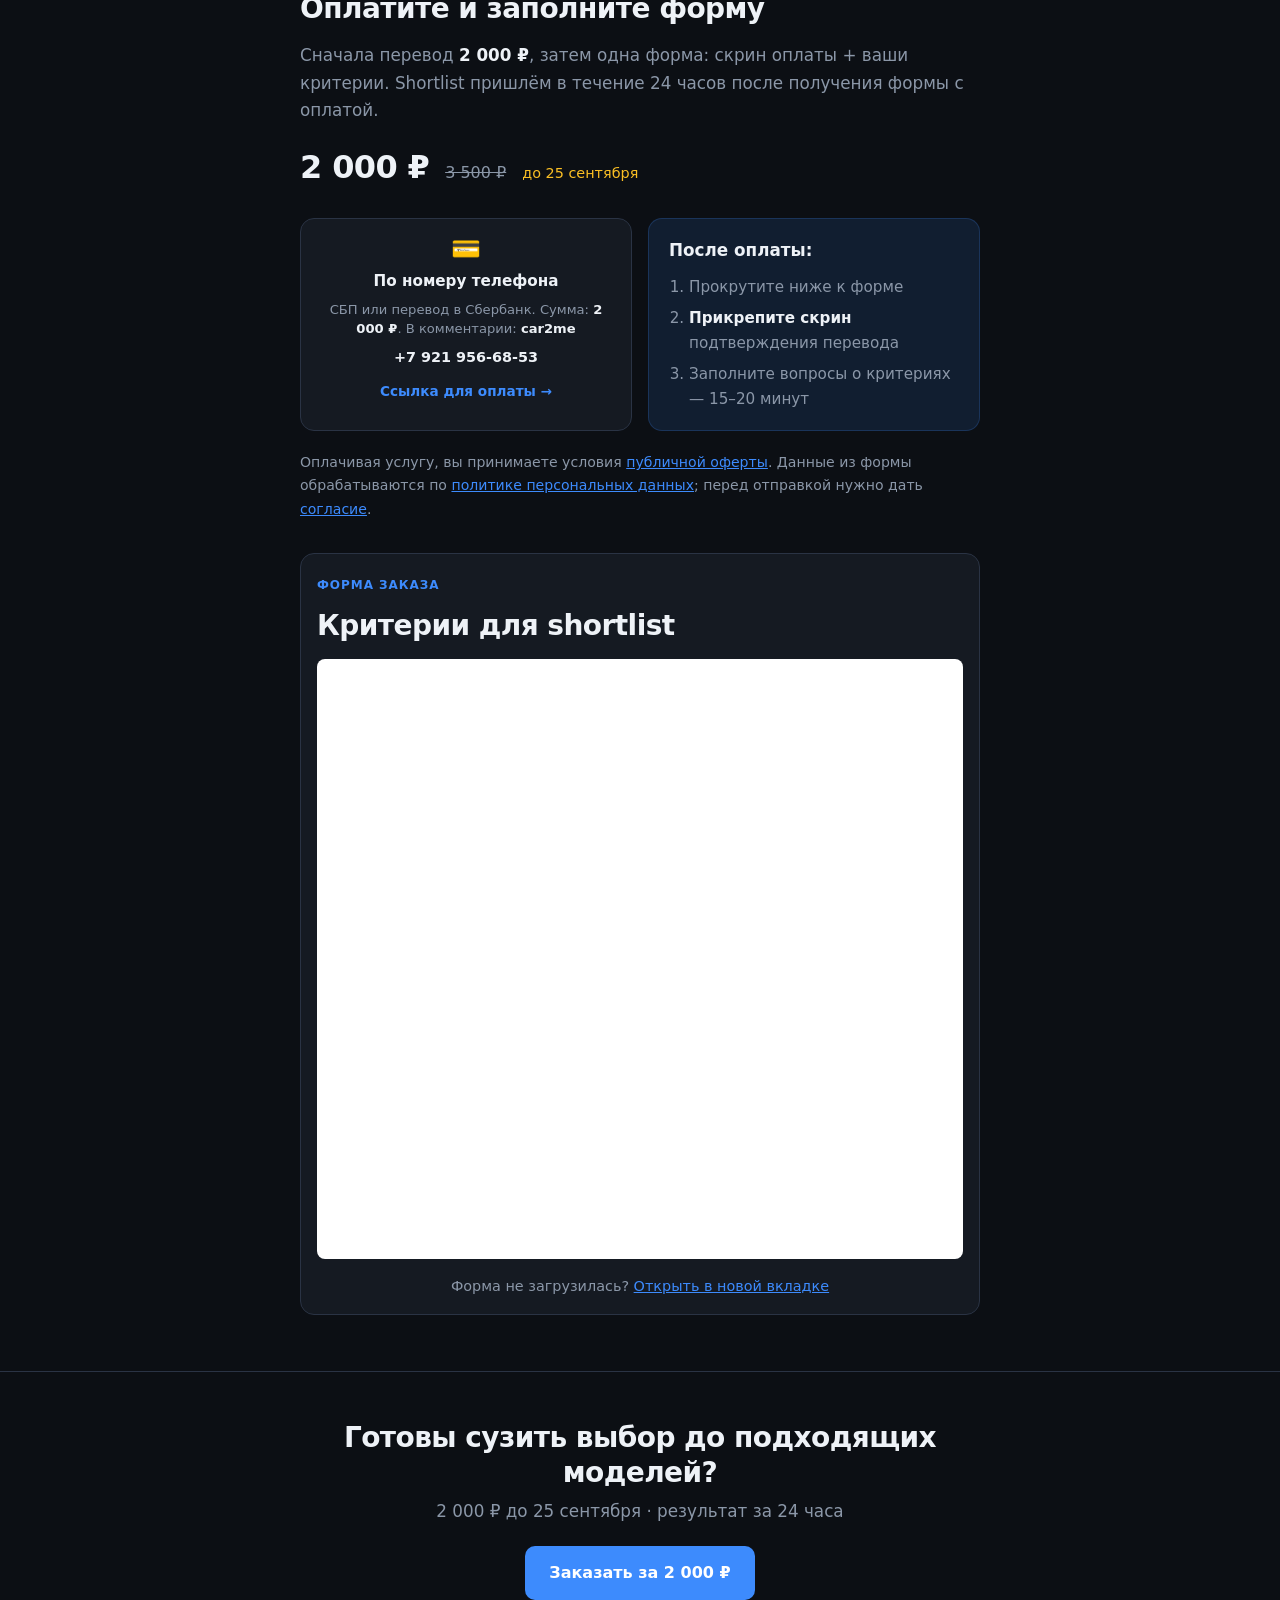
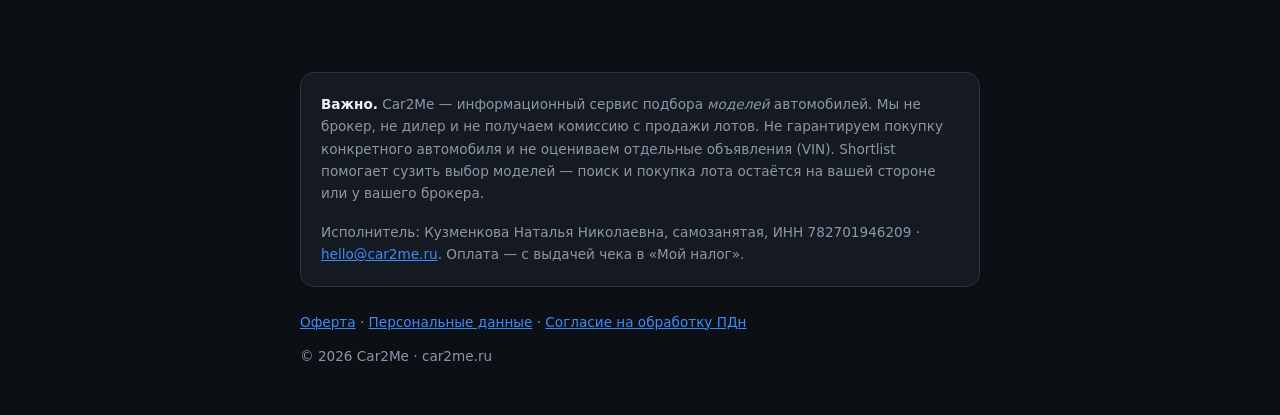
==== commit fca1a617: "Update landing payment layout, cookie card, and promo deadline to Sept 25. Co-authored-by: Cursor <c" ====
--- a/index.html
+++ b/index.html
@@ -746,7 +746,7 @@
       display: grid;
       gap: 1rem;
       margin-top: 1.5rem;
-      align-items: start;
+      align-items: stretch;
     }
 
     @media (min-width: 560px) {
@@ -787,33 +787,22 @@
       word-break: break-all;
     }
 
-    .qr-placeholder {
-      width: 140px;
-      height: 140px;
-      margin: 0.75rem auto 0;
-      background: var(--surface-2);
-      border: 1px dashed var(--border);
-      border-radius: 10px;
-      display: grid;
-      place-items: center;
-      font-size: 0.75rem;
-      color: var(--muted);
-      padding: 0.5rem;
-    }
-
-    .qr-placeholder img {
-      width: 100%;
-      height: 100%;
-      object-fit: contain;
-      border-radius: 8px;
-    }
-
     .order-flow {
       background: var(--accent-soft);
       border: 1px solid rgba(61, 139, 253, 0.2);
       border-radius: var(--radius);
-      padding: 1rem 1.25rem;
-      margin-top: 1.5rem;
+      padding: 1.15rem 1.25rem;
+      margin: 0;
+      display: flex;
+      flex-direction: column;
+      justify-content: center;
+      text-align: left;
+    }
+
+    .order-flow > p {
+      margin: 0 0 0.65rem;
+      color: var(--text);
+      font-weight: 600;
     }
 
     .order-flow ol {
@@ -866,31 +855,29 @@
 
     .cookie-banner {
       position: fixed;
-      bottom: 0;
-      left: 0;
-      right: 0;
+      bottom: 1rem;
+      right: 1rem;
+      left: auto;
       z-index: 100;
-      padding: 1rem 1.25rem;
+      width: min(22rem, calc(100vw - 2rem));
+      padding: 1rem 1.1rem;
       background: var(--surface-2);
-      border-top: 1px solid var(--border);
-      box-shadow: 0 -8px 32px rgba(0, 0, 0, 0.35);
+      border: 1px solid var(--border);
+      border-radius: 14px;
+      box-shadow: 0 12px 40px rgba(0, 0, 0, 0.45);
     }
 
     .cookie-banner-inner {
-      max-width: var(--max);
-      margin: 0 auto;
       display: flex;
-      flex-wrap: wrap;
-      align-items: center;
-      gap: 0.75rem 1rem;
-      justify-content: space-between;
+      flex-direction: column;
+      align-items: stretch;
+      gap: 0.85rem;
     }
 
     .cookie-banner p {
-      flex: 1 1 220px;
       margin: 0;
-      font-size: 0.88rem;
-      line-height: 1.5;
+      font-size: 0.85rem;
+      line-height: 1.45;
       color: var(--muted);
     }
 
@@ -902,12 +889,12 @@
       display: flex;
       flex-wrap: wrap;
       gap: 0.5rem;
-      flex-shrink: 0;
     }
 
     .cookie-banner .btn {
       padding: 0.55rem 1.1rem;
       font-size: 0.9rem;
+      flex: 1 1 auto;
     }
   </style>
 </head>
@@ -916,7 +903,6 @@
   <header>
     <div class="wrap header-inner">
       <a href="#" class="logo">Car<span>2</span>Me</a>
-      <a href="#order" class="btn btn-primary header-cta">Заказать за 2 000 ₽</a>
     </div>
   </header>
 
@@ -932,7 +918,7 @@
         <div class="price-row">
           <span class="price">2 000 ₽</span>
           <span class="price-old">3 500 ₽</span>
-          <span class="price-note">до 15 сентября 2026</span>
+          <span class="price-note">до 25 сентября 2026</span>
         </div>
 
         <div class="cta-group">
@@ -994,7 +980,7 @@
             <div class="step-num">1</div>
             <div class="step-body">
               <h3>Оплатите 2 000 ₽</h3>
-              <p>QR-код, ссылка Сбербанка или перевод по номеру телефона через СБП.</p>
+              <p>Ссылка Сбербанка или перевод по номеру телефона через СБП.</p>
             </div>
           </div>
           <div class="step">
@@ -1167,10 +1153,10 @@
         </div>
         <div class="why-item" style="margin-top:1.5rem">
           <span class="section-label">Почему сейчас</span>
-          <h3 class="why-headline">До 15 сентября — 2 000 ₽</h3>
-          <p>После 15 сентября цена вырастет до 3 500 ₽. Заказав сегодня, получите полный shortlist в течение 24 часов после заполнения формы.</p>
+          <h3 class="why-headline">До 25 сентября — 2 000 ₽</h3>
+          <p>После 25 сентября цена вырастет до 3 500 ₽. Заказав сегодня, получите полный shortlist в течение 24 часов после заполнения формы.</p>
           <div class="urgency">
-            <p>⏱ <strong>2 000 ₽</strong> действует до <strong>15 сентября 2026</strong>. Потом — <strong>3 500 ₽</strong>.</p>
+            <p>⏱ <strong>2 000 ₽</strong> действует до <strong>25 сентября 2026</strong>. Потом — <strong>3 500 ₽</strong>.</p>
           </div>
         </div>
       </div>
@@ -1186,19 +1172,10 @@
         <div class="price-row" style="margin-top:1rem">
           <span class="price">2 000 ₽</span>
           <span class="price-old">3 500 ₽</span>
-          <span class="price-note">до 15 сентября</span>
+          <span class="price-note">до 25 сентября</span>
         </div>
 
         <div class="pay-methods">
-          <div class="pay-method">
-            <div class="pay-method-icon">📱</div>
-            <h3>QR-код · 2 000 ₽</h3>
-            <p>Отсканируйте в приложении банка (СБП)</p>
-            <div class="qr-placeholder" id="qr-code">
-              <img src="qr-pay.jpg" alt="QR-код для оплаты 2000 рублей" width="140" height="140">
-            </div>
-            <a href="https://www.sberbank.ru/ru/choise_bank?requisiteNumber=79219566853&amp;bankCode=100000000111" class="pay-link-btn" target="_blank" rel="noopener noreferrer">Открыть оплату в Сбербанке →</a>
-          </div>
           <div class="pay-method">
             <div class="pay-method-icon">💳</div>
             <h3>По номеру телефона</h3>
@@ -1206,6 +1183,14 @@
             <span class="pay-detail" id="pay-phone">+7 921 956-68-53</span>
             <a href="https://www.sberbank.ru/ru/choise_bank?requisiteNumber=79219566853&amp;bankCode=100000000111" class="pay-link-btn" target="_blank" rel="noopener noreferrer">Ссылка для оплаты →</a>
           </div>
+          <div class="order-flow">
+            <p>После оплаты:</p>
+            <ol>
+              <li>Прокрутите ниже к форме</li>
+              <li><strong>Прикрепите скрин</strong> подтверждения перевода</li>
+              <li>Заполните вопросы о критериях — 15–20 минут</li>
+            </ol>
+          </div>
         </div>
 
         <p class="legal-note" style="margin-top:1.25rem;font-size:0.88rem">
@@ -1213,22 +1198,6 @@
           Данные из формы обрабатываются по <a href="privacy.html">политике персональных данных</a>;
           перед отправкой нужно дать <a href="pd-consent.html">согласие</a>.
         </p>
-
-        <div class="order-flow">
-          <p style="color:var(--text);margin-bottom:0.65rem;font-weight:600">После оплаты:</p>
-          <ol>
-            <li>Прокрутите ниже к форме или нажмите кнопку</li>
-            <li><strong>Прикрепите скрин</strong> подтверждения перевода</li>
-            <li>Заполните вопросы о критериях — 15–20 минут</li>
-          </ol>
-        </div>
-
-        <div class="card" style="margin-top:1.5rem;text-align:center;padding:2rem 1.5rem">
-          <a href="#form" class="btn btn-primary" id="form-btn" style="width:100%;max-width:360px">
-            Я оплатил(а) — заполнить форму
-          </a>
-     
-        </div>
 
         <div class="form-embed anchor-target" id="form">
           <span class="section-label">Форма заказа</span>
@@ -1247,7 +1216,7 @@
     <section class="final-cta">
       <div class="wrap">
         <h2>Готовы сузить выбор до подходящих моделей?</h2>
-        <p>2 000 ₽ до 15 сентября · результат за 24 часа</p>
+        <p>2 000 ₽ до 25 сентября · результат за 24 часа</p>
         <div class="cta-group" style="justify-content:center;margin-top:1.25rem">
           <a href="#order" class="btn btn-primary">Заказать за 2 000 ₽</a>
         </div>
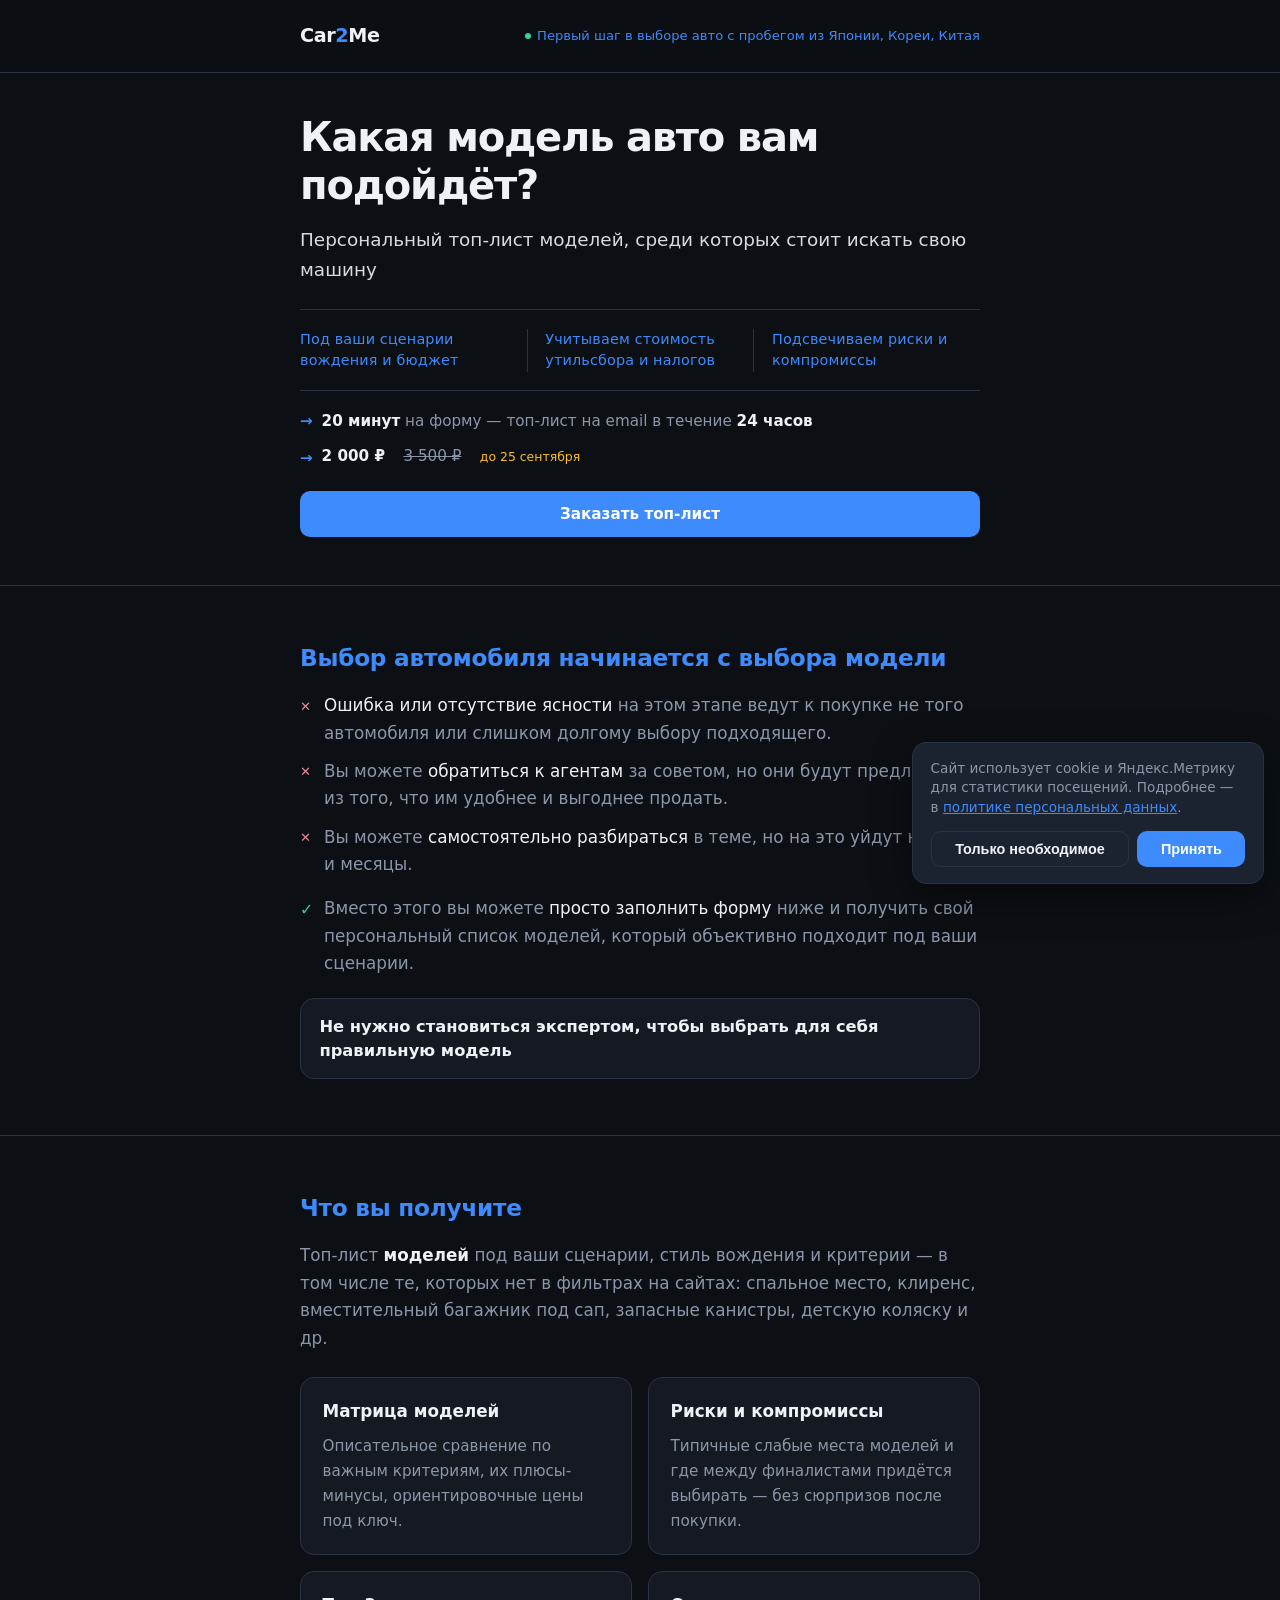
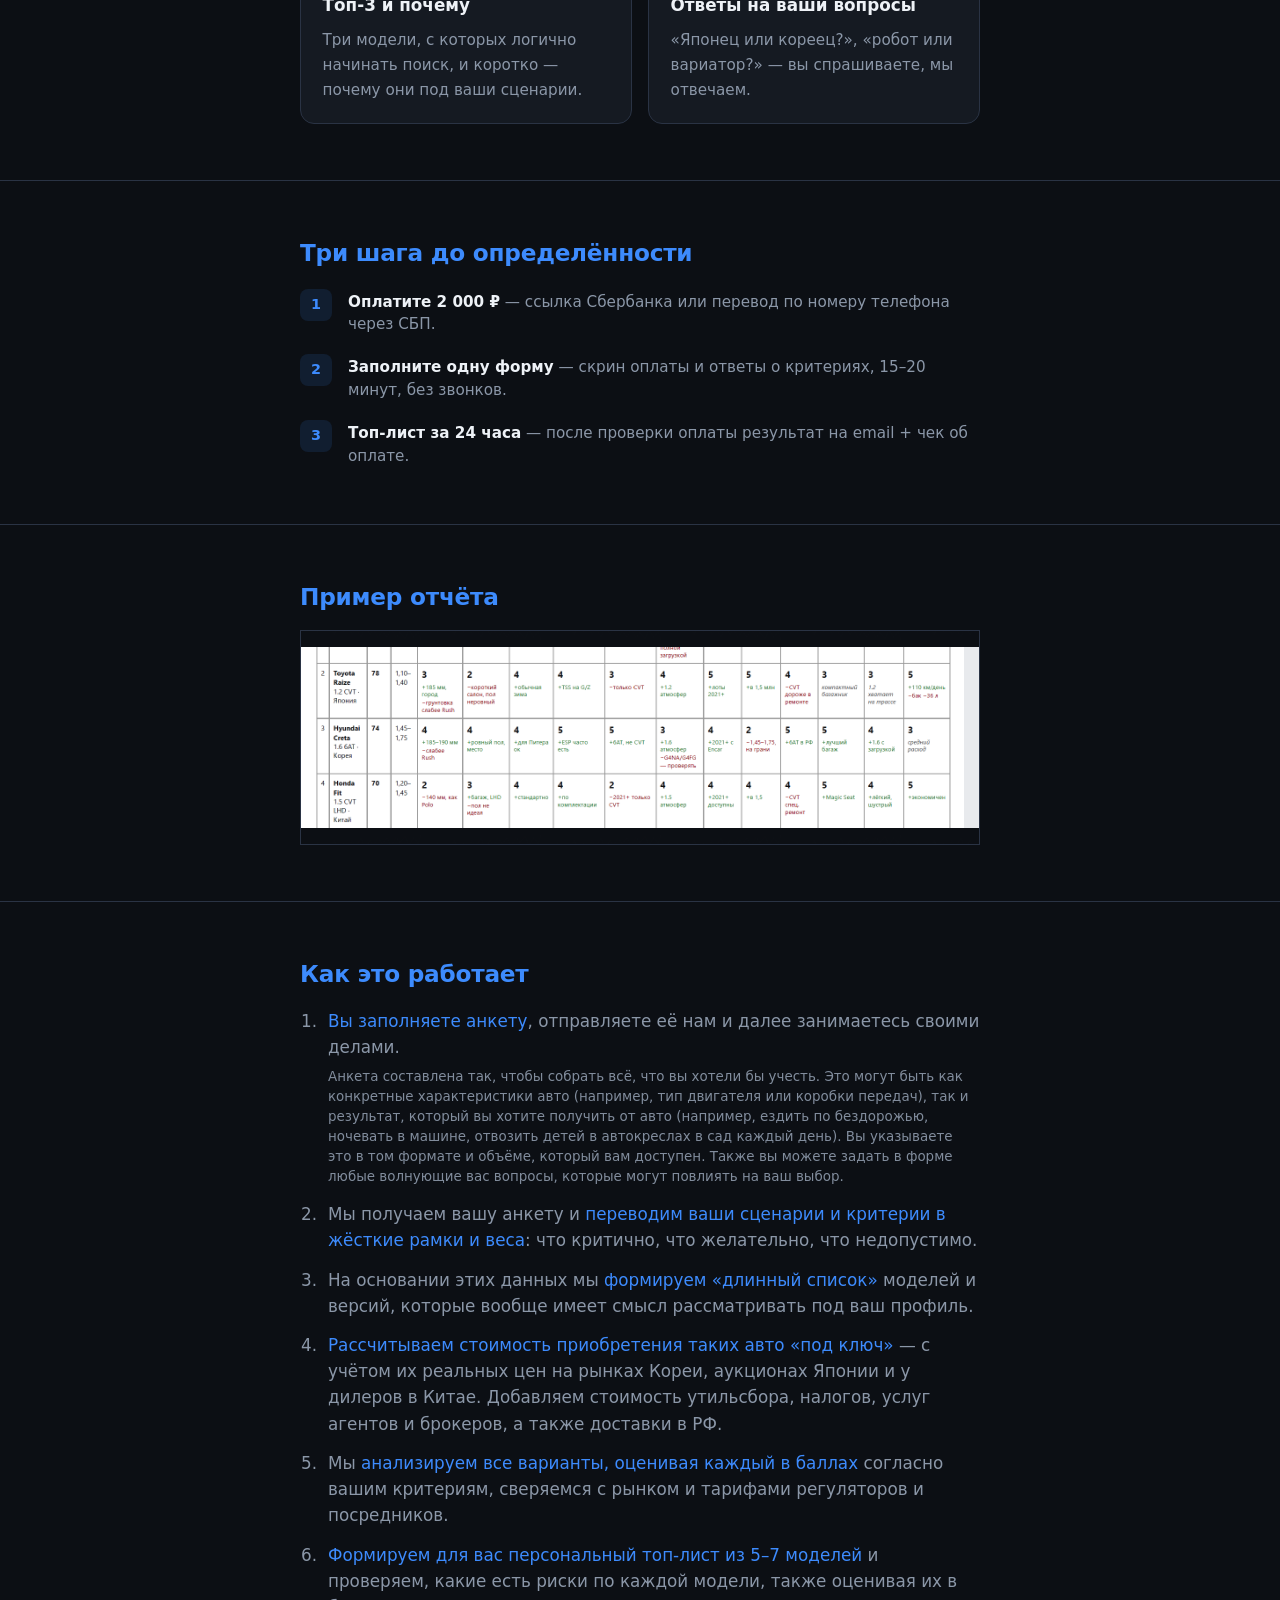
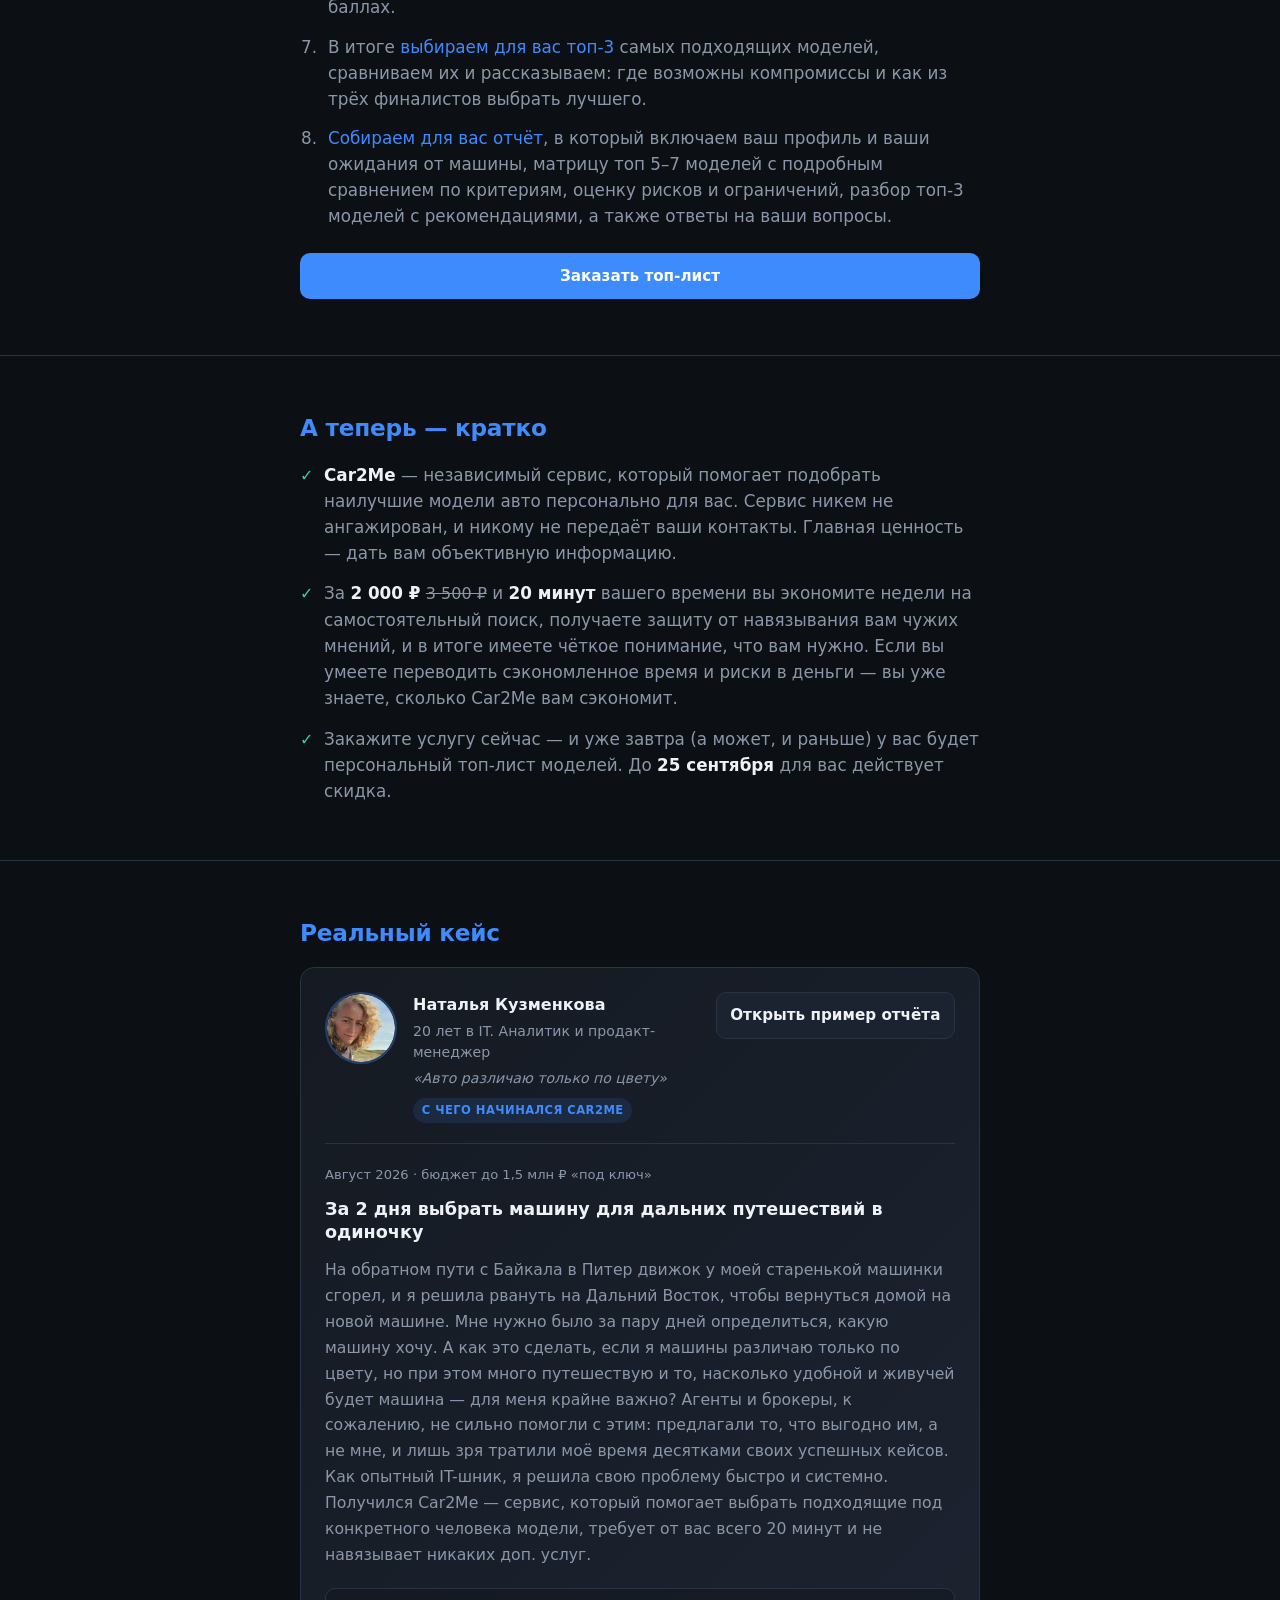
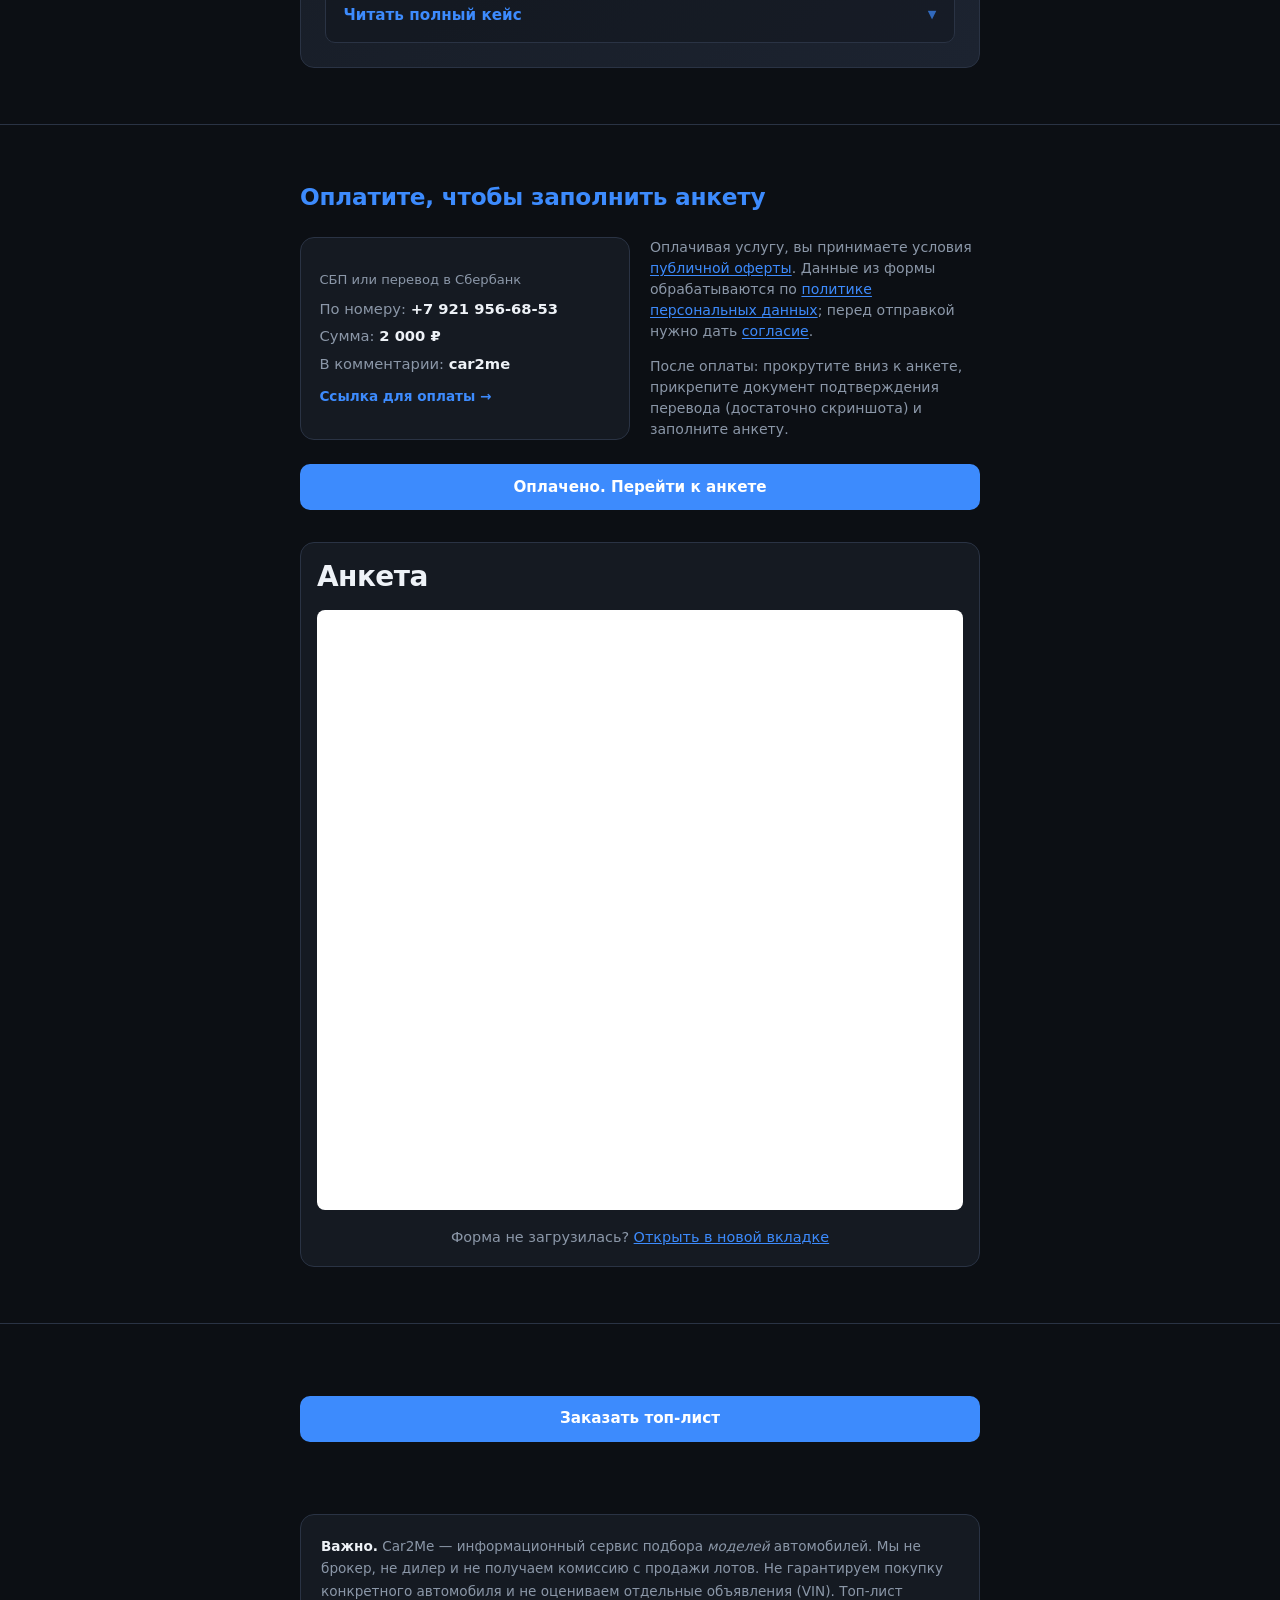
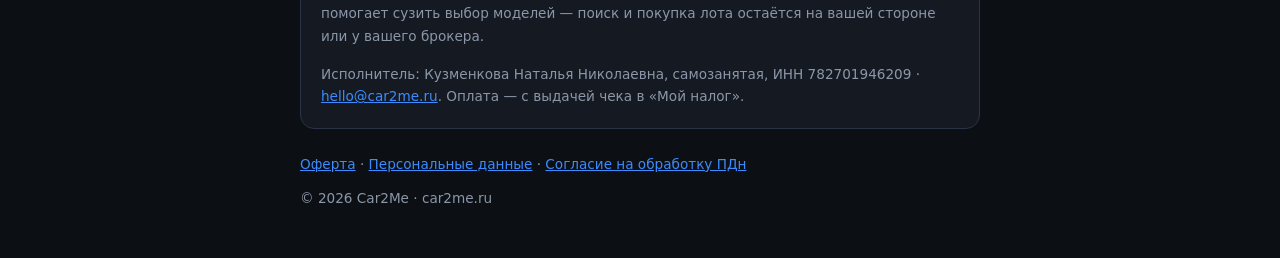
==== commit 10740389: "Publish landing redesign, legal wording, and Metrika goals. Co-authored-by: Cursor <cursoragent@curs" ====
--- a/index.html
+++ b/index.html
@@ -8,8 +8,8 @@
       location.replace('https://' + location.host + location.pathname + location.search + location.hash);
     }
   </script>
-  <title>Car2Me — shortlist моделей авто под ваши критерии за 24 часа</title>
-  <meta name="description" content="Персональный shortlist из 5–7 моделей авто под бюджет и сценарии: Корея, Япония, Китай, б/у РФ. PDF с матрицей и топ-3 за 24 ч — 2 000 ₽. Без звонков и передачи контактов брокерам.">
+  <title>Car2Me — какая модель авто вам подойдёт? Топ-лист за 24 часа</title>
+  <meta name="description" content="Персональный топ-лист моделей авто с пробегом из Японии, Кореи и Китая: матрица, риски, топ-3 под ваши сценарии и бюджет «под ключ». 20 минут на анкету — отчёт на email за 24 часа. Сейчас 2 000 ₽.">
   <meta name="robots" content="index, follow, max-snippet:-1, max-image-preview:large">
   <link rel="canonical" href="https://car2me.ru/">
   <meta name="theme-color" content="#0c0f14">
@@ -19,9 +19,12 @@
   <meta property="og:locale" content="ru_RU">
   <meta property="og:site_name" content="Car2Me">
   <meta property="og:url" content="https://car2me.ru/">
-  <meta property="og:title" content="Car2Me — shortlist моделей авто под ваши критерии">
-  <meta property="og:description" content="Подбор моделей, не лотов: матрица критериев, топ-3, проверка бюджета «под ключ». Корея, Япония, Китай, б/у РФ. 2 000 ₽, результат за 24 часа.">
-
+  <meta property="og:title" content="Car2Me — какая модель авто вам подойдёт?">
+  <meta property="og:description" content="Персональный топ-лист моделей с пробегом из Японии, Кореи и Китая. Матрица, компромиссы и топ-3 под ваши сценарии. 2 000 ₽ — результат за 24 часа.">
+
+  <meta name="twitter:card" content="summary">
+  <meta name="twitter:title" content="Car2Me — какая модель авто вам подойдёт?">
+  <meta name="twitter:description" content="Топ-лист моделей авто с пробегом из Японии, Кореи и Китая под ваши сценарии и бюджет. 20 минут на анкету — отчёт за 24 часа.">
 
   <script type="application/ld+json">
   {
@@ -29,15 +32,15 @@
     "@type": "ProfessionalService",
     "name": "Car2Me",
     "url": "https://car2me.ru/",
-    "description": "Персональный shortlist моделей автомобилей под критерии клиента: матрица сравнения, топ-3, проверка бюджета под ключ. Корея, Япония, Китай, б/у РФ.",
+    "description": "Персональный топ-лист моделей автомобилей с пробегом из Японии, Кореи и Китая: матрица сравнения, риски, топ-3 и бюджет под ключ под сценарии клиента.",
     "areaServed": "RU",
-    "priceRange": "₽",
+    "priceRange": "2000 RUB",
     "email": "hello@car2me.ru",
     "offers": {
       "@type": "Offer",
       "price": "2000",
       "priceCurrency": "RUB",
-      "description": "Shortlist моделей авто в PDF за 24 часа"
+      "description": "Персональный топ-лист моделей авто в PDF за 24 часа"
     }
   }
   </script>
@@ -53,9 +56,40 @@
       --accent-hover: #5a9dff;
       --accent-soft: rgba(61, 139, 253, 0.12);
       --success: #34d399;
+      --danger: #e88992;
       --warning: #fbbf24;
+      --paper: #f7f7f8;
+      --paper-link: #1a5fb4;
+      --paper-link-hover: #0d47a1;
+
       --radius: 14px;
+      --radius-sm: 10px;
       --max: 720px;
+
+      --space-1: 0.35rem;
+      --space-2: 0.55rem;
+      --space-3: 0.75rem;
+      --space-4: 1rem;
+      --space-5: 1.25rem;
+      --space-6: 1.5rem;
+      --space-7: 2.5rem;
+      --space-8: 3.5rem;
+
+      --text-xs: 0.78rem;
+      --text-sm: 0.88rem;
+      --text-md: 0.95rem;
+      --text-base: 1.05rem;
+      --text-lg: 1.15rem;
+
+      --fw-normal: 400;
+      --fw-medium: 500;
+      --fw-semibold: 600;
+      --fw-bold: 700;
+
+      --btn-pad-y: 0.85rem;
+      --btn-pad-x: 1.5rem;
+      --btn-pad-y-sm: 0.65rem;
+      --btn-pad-x-sm: 0.85rem;
     }
 
     * { box-sizing: border-box; }
@@ -68,7 +102,7 @@
       background: var(--bg);
       color: var(--text);
       line-height: 1.65;
-      font-size: 1.05rem;
+      font-size: var(--text-base);
     }
 
     .wrap {
@@ -105,15 +139,43 @@
 
     .logo span { color: var(--accent); }
 
-    .header-cta {
-      font-size: 0.9rem;
-      padding: 0.55rem 1rem;
-      white-space: nowrap;
-    }
+    .header-tag {
+      display: inline-flex;
+      align-items: flex-start;
+      gap: 0.4rem;
+      max-width: min(16.5rem, 58vw);
+      font-size: 0.78rem;
+      color: var(--accent);
+      line-height: 1.35;
+      text-align: right;
+    }
+
+    .header-tag::before {
+      content: "";
+      flex-shrink: 0;
+      width: 6px;
+      height: 6px;
+      margin-top: 0.35em;
+      border-radius: 50%;
+      background: var(--success);
+    }
+
+    @media (min-width: 560px) {
+      .header-tag {
+        max-width: none;
+        font-size: 0.82rem;
+        align-items: center;
+      }
+
+      .header-tag::before {
+        margin-top: 0;
+      }
+    }
+
 
     /* Sections */
     section {
-      padding: 3.5rem 0;
+      padding: var(--space-8) 0;
       border-bottom: 1px solid var(--border);
     }
 
@@ -127,6 +189,134 @@
       text-transform: uppercase;
       color: var(--accent);
       margin-bottom: 0.75rem;
+    }
+
+    /* Единый заголовок раздела (синий): подключаем по блокам */
+    .section-title {
+      margin: 0 0 1.15rem;
+      font-size: clamp(1.2rem, 3.5vw, 1.45rem);
+      font-weight: 600;
+      line-height: 1.35;
+      letter-spacing: -0.01em;
+      color: var(--accent);
+    }
+
+
+    /* Shared utilities — prefer these over one-off inline styles */
+    .text-strong {
+      color: var(--text);
+      font-weight: var(--fw-semibold);
+    }
+
+    .mt-3 { margin-top: var(--space-3); }
+    .mt-6 { margin-top: var(--space-6); }
+    .mb-0 { margin-bottom: 0; }
+
+    .form-title {
+      margin: 0 0 var(--space-4);
+    }
+
+    a:not(.btn):not(.logo):not(.pay-link-btn):not(.report-preview-link) {
+      color: var(--accent);
+    }
+
+    a:not(.btn):not(.logo):not(.pay-link-btn):not(.report-preview-link):visited {
+      color: var(--accent);
+    }
+
+    .em-soft {
+      color: var(--text);
+      font-weight: 500;
+    }
+
+    .how-list {
+      margin: 1rem 0 0;
+      padding-left: 1.4rem;
+      list-style: decimal;
+    }
+
+    .how-list li {
+      position: static;
+      margin-bottom: 0.85rem;
+      padding-left: 0.35rem;
+      color: var(--muted);
+      line-height: 1.55;
+    }
+
+    .how-list li::before {
+      content: none;
+    }
+
+    .how-list li:last-child {
+      margin-bottom: 0;
+    }
+
+    .how-note {
+      display: block;
+      margin-top: 0.4rem;
+      font-size: 0.8em;
+      line-height: 1.5;
+      color: var(--muted);
+      opacity: 0.92;
+    }
+
+    .how-em {
+      color: var(--accent);
+      font-weight: inherit;
+    }
+
+    /* Негативные / позитивные пути в блоке «выбор модели» */
+    ul.path-cons li::before {
+      content: "✕";
+      color: var(--danger);
+      font-size: 0.78em;
+      font-weight: 700;
+      top: 0.28em;
+    }
+
+    .path-pro {
+      position: relative;
+      margin: 0.85rem 0 1rem;
+      padding-left: 1.5rem;
+      color: var(--muted);
+    }
+
+    .path-pro::before {
+      content: "✓";
+      position: absolute;
+      left: 0;
+      top: 0.1em;
+      color: var(--success);
+      font-weight: 700;
+      font-size: 0.95em;
+    }
+
+    ul.path-pros {
+      margin: 0;
+      padding: 0;
+      list-style: none;
+    }
+
+    ul.path-pros li {
+      position: relative;
+      padding-left: 1.5rem;
+      margin-bottom: 0.9rem;
+      color: var(--muted);
+      line-height: 1.55;
+    }
+
+    ul.path-pros li::before {
+      content: "✓";
+      position: absolute;
+      left: 0;
+      top: 0.12em;
+      color: var(--success);
+      font-weight: 700;
+      font-size: 0.95em;
+    }
+
+    ul.path-pros li:last-child {
+      margin-bottom: 0;
     }
 
     h1 {
@@ -165,41 +355,118 @@
       padding-bottom: 3rem;
     }
 
-    .hero-badge {
-      display: inline-flex;
-      align-items: center;
-      gap: 0.4rem;
-      padding: 0.35rem 0.75rem;
-      background: var(--accent-soft);
-      border: 1px solid rgba(61, 139, 253, 0.25);
-      border-radius: 999px;
-      font-size: 0.82rem;
-      color: var(--accent);
-      margin-bottom: 1.25rem;
-    }
-
-    .hero-badge::before {
-      content: "";
-      width: 6px;
-      height: 6px;
-      border-radius: 50%;
-      background: var(--success);
-    }
-
-    .price-row {
+    .hero-pillars {
+      list-style: none;
+      margin: 1.5rem 0 0;
+      padding: 1.15rem 0;
+      display: grid;
+      grid-template-columns: 1fr;
+      gap: 0.9rem;
+      border-top: 1px solid var(--border);
+      border-bottom: 1px solid var(--border);
+    }
+
+    .hero-pillars li {
+      position: static;
+      margin: 0;
+      padding: 0;
+      color: var(--accent);
+      font-size: 0.9rem;
+      font-weight: 500;
+      line-height: 1.5;
+      letter-spacing: 0.01em;
+    }
+
+    .hero-pillars li::before {
+      content: none;
+    }
+
+    @media (min-width: 640px) {
+      .hero-pillars {
+        grid-template-columns: repeat(3, minmax(0, 1fr));
+        gap: 0;
+        align-items: start;
+      }
+
+      .hero-pillars li {
+        padding: 0 1.1rem;
+      }
+
+      .hero-pillars li:first-child {
+        padding-left: 0;
+      }
+
+      .hero-pillars li:last-child {
+        padding-right: 0;
+      }
+
+      .hero-pillars li + li {
+        border-left: 1px solid var(--border);
+      }
+    }
+
+    .hero-points {
+      list-style: none;
+      margin: 1.15rem 0 0;
+      padding: 0;
+      display: grid;
+      gap: 0.75rem;
+    }
+
+    .hero-points li {
+      position: relative;
+      padding-left: 1.35rem;
+      margin: 0;
+      color: var(--muted);
+      font-size: 0.95rem;
+      line-height: 1.5;
+    }
+
+    .hero-points li::before {
+      content: "→";
+      position: absolute;
+      left: 0;
+      color: var(--accent);
+      font-weight: 600;
+    }
+
+    .hero-points strong {
+      color: var(--text);
+      font-weight: 600;
+    }
+
+    .hero-points .price-old,
+    .hero-points .price-note {
+      font-size: inherit;
+    }
+
+    .hero-points .hero-price {
       display: flex;
       flex-wrap: wrap;
       align-items: baseline;
-      gap: 0.5rem 1rem;
-      margin: 1.5rem 0;
-    }
-
-    .price {
-      font-size: 2rem;
-      font-weight: 700;
+      gap: 0.35rem 1.15rem;
+    }
+
+    .hero-points .hero-price::before {
+      top: 0.15em;
+    }
+
+    .hero-points .hero-price .price-note {
+      font-size: 0.82em;
+    }
+
+    .section-closing {
+      margin: 1.25rem 0 0;
+      padding: 1rem 1.15rem;
+      background: var(--surface);
+      border: 1px solid var(--border);
+      border-radius: var(--radius);
       color: var(--text);
-      letter-spacing: -0.02em;
-    }
+      font-weight: 600;
+      font-size: 1.02rem;
+      line-height: 1.45;
+    }
+
 
     .price-old {
       font-size: 1rem;
@@ -218,14 +485,19 @@
       align-items: center;
       justify-content: center;
       gap: 0.4rem;
-      padding: 0.85rem 1.5rem;
-      border-radius: 10px;
+      padding: var(--btn-pad-y) var(--btn-pad-x);
+      border-radius: var(--radius-sm);
       font-size: 1rem;
-      font-weight: 600;
+      font-weight: var(--fw-semibold);
       text-decoration: none;
       border: none;
       cursor: pointer;
       transition: background 0.15s, transform 0.1s;
+    }
+
+    .btn--compact {
+      padding: var(--btn-pad-y-sm) var(--btn-pad-x-sm);
+      font-size: var(--text-md);
     }
 
     .btn:active { transform: scale(0.98); }
@@ -252,11 +524,19 @@
       margin-top: 1.5rem;
     }
 
-    .cta-hint {
-      font-size: 0.85rem;
-      color: var(--muted);
-      margin-top: 0.75rem;
-    }
+    .cta-group--full {
+      flex-wrap: nowrap;
+      width: 100%;
+    }
+
+    .cta-group--full .btn {
+      flex: 1 1 auto;
+      width: 100%;
+      text-align: center;
+      padding: var(--btn-pad-y-sm) var(--btn-pad-x-sm);
+      font-size: var(--text-md);
+    }
+
 
     /* Lists */
     ul {
@@ -320,7 +600,7 @@
     .step {
       display: flex;
       gap: 1rem;
-      align-items: flex-start;
+      align-items: baseline;
     }
 
     .step-num {
@@ -334,10 +614,21 @@
       font-size: 0.9rem;
       display: grid;
       place-items: center;
-    }
-
-    .step-body h3 { margin-bottom: 0.25rem; }
-    .step-body p { font-size: 0.95rem; margin: 0; }
+      position: relative;
+      top: 0.15em;
+    }
+
+    .step-line {
+      margin: 0;
+      color: var(--muted);
+      font-size: 0.95rem;
+      line-height: 1.5;
+    }
+
+    .step-line strong {
+      color: var(--text);
+      font-weight: 600;
+    }
 
     /* Case */
     .case-card {
@@ -353,36 +644,23 @@
       margin-bottom: 0.75rem;
     }
 
-    .case-result {
-      display: grid;
-      grid-template-columns: 1fr 1fr;
-      gap: 0.75rem 1.25rem;
-      margin-top: 1rem;
-      padding-top: 1rem;
-      border-top: 1px solid var(--border);
-    }
-
-    @media (max-width: 420px) {
-      .case-result { grid-template-columns: 1fr; }
-    }
-
-    .case-stat {
-      font-size: 0.88rem;
-    }
-
-    .case-stat strong {
-      display: block;
-      color: var(--text);
-      font-size: 1rem;
-    }
-
     .case-author {
       display: flex;
-      align-items: center;
+      align-items: flex-start;
+      justify-content: space-between;
       gap: 1rem;
       margin-bottom: 1.25rem;
       padding-bottom: 1.25rem;
       border-bottom: 1px solid var(--border);
+      flex-wrap: wrap;
+    }
+
+    .case-author-main {
+      display: flex;
+      align-items: flex-start;
+      gap: 1rem;
+      min-width: 0;
+      flex: 1 1 12rem;
     }
 
     .case-author-photo {
@@ -408,9 +686,19 @@
       line-height: 1.45;
     }
 
+    .case-author-quote {
+      margin: 0.45rem 0 0;
+      padding: 0;
+      border: none;
+      font-size: 0.88rem;
+      font-style: italic;
+      color: var(--muted);
+      line-height: 1.4;
+    }
+
     .case-author-badge {
       display: inline-block;
-      margin-top: 0.45rem;
+      margin-top: 0.55rem;
       padding: 0.2rem 0.55rem;
       font-size: 0.72rem;
       font-weight: 600;
@@ -419,6 +707,28 @@
       color: var(--accent);
       background: var(--accent-soft);
       border-radius: 999px;
+    }
+
+    .case-author-cta {
+      flex: 0 0 auto;
+      margin-left: auto;
+    }
+
+    .case-author-cta .btn {
+      white-space: nowrap;
+      padding: var(--btn-pad-y-sm) var(--btn-pad-x-sm);
+      font-size: var(--text-md);
+    }
+
+    @media (max-width: 560px) {
+      .case-author-cta {
+        width: 100%;
+        margin-left: 0;
+      }
+
+      .case-author-cta .btn {
+        width: 100%;
+      }
     }
 
     .case-title {
@@ -541,167 +851,104 @@
       opacity: 0.85;
     }
 
-    .case-sample {
-      margin-top: 1.25rem;
-      padding: 1.15rem 1.2rem;
+    /* Report preview — scrollable matrix fragment */
+    .report-preview {
+      margin-top: 0.25rem;
+    }
+
+    .report-preview-viewport {
+      position: relative;
       border: 1px solid var(--border);
-      border-radius: 10px;
-      background: var(--surface);
-    }
-
-    .case-sample h4 {
-      margin: 0 0 0.4rem;
-      font-size: 0.95rem;
-      font-weight: 600;
-      color: var(--text);
-    }
-
-    .case-sample p {
-      margin: 0 0 0.85rem;
-      font-size: 0.9rem;
-    }
-
-    .case-sample-actions {
-      display: flex;
-      flex-wrap: wrap;
-      gap: 0.65rem;
-      align-items: center;
-    }
-
-    .case-sample-note {
-      font-size: 0.8rem;
-      color: var(--muted);
-    }
-
-    /* Report examples */
-    .report-examples {
-      display: grid;
-      gap: 1.5rem;
-      margin-top: 1.25rem;
-    }
-
-    .report-example {
-      display: grid;
-      gap: 0.85rem;
-      align-items: center;
-    }
-
-    .report-example-media {
-      margin: 0;
-      width: 100%;
-      aspect-ratio: 1;
-      justify-self: stretch;
-    }
-
-    @media (min-width: 560px) {
-      .report-example {
-        grid-template-columns: minmax(0, 2fr) minmax(0, 1fr);
-        gap: 0.85rem 1.15rem;
-      }
-
-      .report-example:nth-child(even) {
-        grid-template-columns: minmax(0, 1fr) minmax(0, 2fr);
-      }
-
-      .report-example:nth-child(even) .report-example-media {
-        order: 2;
-      }
-
-      .report-example:nth-child(even) .report-example-copy {
-        order: 1;
-      }
-    }
-
-    .report-example-frame {
-      position: relative;
-      width: 100%;
-      height: 100%;
-      border-radius: 18px;
+      background: #e8eaed;
       overflow: hidden;
-      border: 1px solid rgba(42, 51, 68, 0.65);
-      background: var(--surface);
-      box-shadow: 0 6px 18px rgba(0, 0, 0, 0.22);
-    }
-
-    .report-example-frame::after {
-      content: "";
-      position: absolute;
-      inset: 0;
-      background: rgba(12, 15, 20, 0.22);
-      pointer-events: none;
-    }
-
-    .report-example-frame img {
+    }
+
+    .report-preview-scroll {
+      /* ~половина пропорций картинки 1508×948 */
+      aspect-ratio: 1508 / 474;
+      max-height: min(42vh, 280px);
+      overflow-x: auto;
+      overflow-y: auto;
+      -webkit-overflow-scrolling: touch;
+      overscroll-behavior: contain;
+      scrollbar-gutter: stable;
+    }
+
+    .report-preview-scroll img {
       display: block;
       width: 100%;
-      height: 100%;
-      object-fit: cover;
-      object-position: top left;
-    }
-
-    .report-example-copy h3 {
-      margin-bottom: 0.3rem;
-      font-size: 1rem;
-    }
-
-    .report-example-copy p {
-      font-size: 0.9rem;
-      margin: 0;
-      line-height: 1.5;
-    }
-
-    .report-examples-footer {
-      margin-top: 1.35rem;
+      height: auto;
+    }
+
+    .report-preview-end {
       display: flex;
-      flex-wrap: wrap;
-      gap: 0.75rem;
+      flex-direction: column;
       align-items: center;
-    }
-
-    /* Why blocks */
-    .why-item {
-      padding: 1rem 0;
-      border-bottom: 1px solid var(--border);
-    }
-
-    .why-item:last-child {
-      border-bottom: none;
-      padding-bottom: 0;
-    }
-
-    .why-item h3 {
-      color: var(--accent);
-      font-size: 0.82rem;
-      text-transform: uppercase;
-      letter-spacing: 0.06em;
-      margin-bottom: 0.4rem;
-    }
-
-    .why-item h3.why-headline {
-      font-size: clamp(1.35rem, 4vw, 1.75rem);
-      text-transform: none;
-      letter-spacing: -0.02em;
-      color: var(--text);
-      margin: 0.5rem 0 1rem;
-      font-weight: 700;
-    }
-
-    .why-item p { margin: 0; }
-
-    /* Urgency banner */
-    .urgency {
-      background: rgba(251, 191, 36, 0.08);
-      border: 1px solid rgba(251, 191, 36, 0.25);
-      border-radius: var(--radius);
-      padding: 1rem 1.25rem;
-      margin-top: 1.25rem;
-    }
-
-    .urgency p {
-      color: var(--text);
-      margin: 0;
-      font-size: 0.95rem;
-    }
+      justify-content: center;
+      gap: 0.65rem;
+      padding: 1.35rem 1rem 1.1rem;
+      background: var(--paper);
+      text-align: center;
+    }
+
+    .report-preview-end--bottom {
+      padding: 1.1rem 1rem 1.35rem;
+    }
+
+    .report-preview-link {
+      color: var(--paper-link);
+      font-size: 0.92rem;
+      font-weight: 600;
+      text-decoration: underline;
+      text-underline-offset: 0.18em;
+    }
+
+    .report-preview-link:hover {
+      color: var(--paper-link-hover);
+    }
+
+    .report-preview-rip {
+      width: 100%;
+      height: 14px;
+      flex-shrink: 0;
+      background-color: var(--bg);
+      background-image: url("data:image/svg+xml,%3Csvg xmlns='http://www.w3.org/2000/svg' viewBox='0 0 120 14' preserveAspectRatio='none'%3E%3Cpath fill='%230c0f14' d='M0 0h120v6l-3 8-4-6-5 7-4-8-5 6-4-5-5 8-4-7-5 5-4-6-5 8-3-5-5 6-4-8-5 7-4-5-5 8-4-6-5 5-4-7-5 8-4-5-5 6-3-8V0z'/%3E%3C/svg%3E");
+      background-size: 120px 100%;
+      background-repeat: repeat-x;
+    }
+
+    .report-preview-end--top .report-preview-rip {
+      order: -1;
+      margin: -1.35rem 0 0.15rem;
+      transform: scaleY(-1);
+    }
+
+    .report-preview-end--bottom .report-preview-rip {
+      margin: 0.15rem 0 -1.35rem;
+    }
+
+    .report-preview-mask {
+      position: absolute;
+      left: 0;
+      right: 0;
+      height: 16px;
+      z-index: 2;
+      pointer-events: none;
+      background-color: var(--bg);
+      background-image: url("data:image/svg+xml,%3Csvg xmlns='http://www.w3.org/2000/svg' viewBox='0 0 120 14' preserveAspectRatio='none'%3E%3Cpath fill='%230c0f14' d='M0 0h120v6l-3 8-4-6-5 7-4-8-5 6-4-5-5 8-4-7-5 5-4-6-5 8-3-5-5 6-4-8-5 7-4-5-5 8-4-6-5 5-4-7-5 8-4-5-5 6-3-8V0z'/%3E%3C/svg%3E");
+      background-size: 120px 100%;
+      background-repeat: repeat-x;
+    }
+
+    .report-preview-mask--top {
+      top: 0;
+      transform: scaleY(-1);
+    }
+
+    .report-preview-mask--bottom {
+      bottom: 0;
+    }
+
 
     /* Footer */
     footer {
@@ -713,7 +960,7 @@
     footer p { font-size: 0.85rem; }
 
     footer a,
-    .legal-note a {
+    footer a:visited {
       color: var(--accent);
     }
 
@@ -736,7 +983,6 @@
       padding: 3rem 0 2rem;
     }
 
-    .final-cta h2 { margin-bottom: 0.5rem; }
 
     .anchor-target {
       scroll-margin-top: 5rem;
@@ -744,7 +990,7 @@
 
     .pay-methods {
       display: grid;
-      gap: 1rem;
+      gap: 1rem 1.25rem;
       margin-top: 1.5rem;
       align-items: stretch;
     }
@@ -758,63 +1004,77 @@
       border: 1px solid var(--border);
       border-radius: var(--radius);
       padding: 1.15rem;
-      text-align: center;
-    }
-
-    .pay-method-icon {
-      font-size: 1.5rem;
-      margin-bottom: 0.5rem;
-      line-height: 1;
-    }
-
-    .pay-method h3 {
-      font-size: 0.95rem;
-      margin-bottom: 0.35rem;
-    }
-
-    .pay-method p {
-      font-size: 0.82rem;
-      margin: 0;
-      line-height: 1.45;
-    }
-
-    .pay-detail {
-      display: block;
-      margin-top: 0.5rem;
-      font-size: 0.9rem;
-      color: var(--text);
-      font-weight: 600;
-      word-break: break-all;
-    }
-
-    .order-flow {
-      background: var(--accent-soft);
-      border: 1px solid rgba(61, 139, 253, 0.2);
-      border-radius: var(--radius);
-      padding: 1.15rem 1.25rem;
-      margin: 0;
+      text-align: left;
       display: flex;
       flex-direction: column;
       justify-content: center;
+      height: 100%;
+      box-sizing: border-box;
+    }
+
+    .pay-line {
+      margin: 0 0 0.4rem;
+      font-size: 0.92rem;
+      line-height: 1.45;
+      color: var(--muted);
+      font-weight: 400;
+    }
+
+    .pay-line:last-of-type {
+      margin-bottom: 0;
+    }
+
+    .pay-label {
+      font-weight: 400;
+      color: var(--muted);
+    }
+
+    .pay-detail,
+    .pay-line strong {
+      color: var(--text);
+      font-weight: 600;
+    }
+
+    .pay-method-note {
+      margin: 0 0 0.55rem;
+      font-size: 0.82rem;
+      line-height: 1.45;
+      color: var(--muted);
+    }
+
+    .pay-side {
+      display: flex;
+      flex-direction: column;
+      justify-content: space-between;
+      gap: 0.85rem;
       text-align: left;
-    }
-
-    .order-flow > p {
-      margin: 0 0 0.65rem;
-      color: var(--text);
-      font-weight: 600;
-    }
-
-    .order-flow ol {
+      height: 100%;
+      min-height: 100%;
+      box-sizing: border-box;
+    }
+
+    .pay-legal,
+    .pay-after {
       margin: 0;
-      padding-left: 1.25rem;
-      color: var(--muted);
-      font-size: 0.95rem;
-    }
-
-    .order-flow li { margin-bottom: 0.35rem; }
-    .order-flow li:last-child { margin-bottom: 0; }
-    .order-flow strong { color: var(--text); }
+      font-size: 0.88rem;
+      line-height: 1.5;
+      color: var(--muted);
+      text-align: left;
+    }
+
+    .pay-legal a,
+    .pay-legal a:visited,
+    .pay-after a,
+    .pay-after a:visited {
+      color: var(--accent);
+      text-decoration: underline;
+      text-underline-offset: 2px;
+    }
+
+    .pay-legal a:hover,
+    .pay-after a:hover {
+      color: var(--accent-hover);
+    }
 
     .pay-link-btn {
       display: inline-block;
@@ -903,197 +1163,189 @@
   <header>
     <div class="wrap header-inner">
       <a href="#" class="logo">Car<span>2</span>Me</a>
+      <span class="header-tag">Первый шаг в выборе авто с пробегом из Японии, Кореи, Китая</span>
     </div>
   </header>
 
   <main>
 
-    <!-- Ваша выгода -->
+    <!-- Hero -->
     <section class="hero">
       <div class="wrap">
-        <div class="hero-badge">Модели, не конкретные лоты</div>
-        <h1>Персональный shortlist моделей авто под ваши критерии — за 24 часа</h1>
-        <p class="lead">Корея, Япония, Китай, б/у в России — с учётом вашего бюджета и сценариев. Сначала понимаете, <em>какую</em> модель искать, потом ищете конкретные лоты.</p>
-
-        <div class="price-row">
-          <span class="price">2 000 ₽</span>
-          <span class="price-old">3 500 ₽</span>
-          <span class="price-note">до 25 сентября 2026</span>
+        <h1>Какая модель авто вам подойдёт?</h1>
+        <p class="lead">Персональный топ-лист моделей, среди которых стоит искать свою машину</p>
+
+        <ul class="hero-pillars">
+          <li>Под ваши сценарии вождения и бюджет</li>
+          <li>Учитываем стоимость утильсбора и налогов</li>
+          <li>Подсвечиваем риски и компромиссы</li>
+        </ul>
+
+        <ul class="hero-points">
+          <li><strong>20 минут</strong> на форму — топ-лист на email в течение <strong>24 часов</strong></li>
+          <li class="hero-price"><strong>2 000 ₽</strong> <span class="price-old">3 500 ₽</span> <span class="price-note">до 25 сентября</span></li>
+        </ul>
+
+        <div class="cta-group cta-group--full">
+          <a href="#order" class="btn btn-primary">Заказать топ-лист</a>
         </div>
-
-        <div class="cta-group">
-          <a href="#order" class="btn btn-primary">Заказать shortlist</a>
-          <a href="#case" class="btn btn-secondary">Смотреть реальный пример</a>
-        </div>
-        <p class="cta-hint">Всего 20 минут вашего личного времени для получения персонального списка моделей авто</p>
       </div>
     </section>
 
     <!-- Потому что -->
     <section>
       <div class="wrap">
-        <span class="section-label">Потому что</span>
-        <h2>Выбор модели — самая долгая часть покупки</h2>
-        <ul>
-          <li><strong style="color:var(--text)">Агенты предлагают то, что им удобно продать</strong> — не то, что подходит вам. Тратите время на чужие варианты и уходите от лучшего выбора.</li>
-          <li><strong style="color:var(--text)">Самостоятельный выбор — недели и месяцы</strong> — нужно разбираться в характеристиках, рынках и комплектациях, которых нет в обычных фильтрах.</li>
-          <li><strong style="color:var(--text)">Мы не продаём ваш контакт</strong> — не звоним, не передаём данные брокерам. Контакт нужен только после оплаты, чтобы отправить результат.</li>
+        <h2 class="section-title">Выбор автомобиля начинается с выбора модели</h2>
+        <ul class="path-cons">
+          <li><span class="em-soft">Ошибка или отсутствие ясности</span> на этом этапе ведут к покупке не того автомобиля или слишком долгому выбору подходящего.</li>
+          <li>Вы можете <span class="em-soft">обратиться к агентам</span> за советом, но они будут предлагать из того, что им удобнее и выгоднее продать.</li>
+          <li>Вы можете <span class="em-soft">самостоятельно разбираться</span> в теме, но на это уйдут недели и месяцы.</li>
         </ul>
+        <p class="path-pro">Вместо этого вы можете <span class="em-soft">просто заполнить форму</span> ниже и получить свой персональный список моделей, который объективно подходит под ваши сценарии.</p>
+        <p class="section-closing">Не нужно становиться экспертом, чтобы выбрать для себя правильную модель</p>
       </div>
     </section>
 
-    <!-- Наш продукт -->
+    <!-- Что вы получите -->
     <section>
       <div class="wrap">
-        <span class="section-label">Наш продукт</span>
-        <h2>Что вы получите</h2>
-        <p>Shortlist <strong style="color:var(--text)">моделей</strong> под ваши сценарии, стиль вождения и критерии — в том числе те, которых нет в фильтрах на сайтах: спальное место, клиренс, багаж под сап и канистры и др.</p>
-
-        <div class="grid-2" style="margin-top:1.5rem">
+        <h2 class="section-title">Что вы получите</h2>
+        <p>Топ-лист <strong class="text-strong">моделей</strong> под ваши сценарии, стиль вождения и критерии — в том числе те, которых нет в фильтрах на сайтах: спальное место, клиренс, вместительный багажник под сап, запасные канистры, детскую коляску и др.</p>
+
+        <div class="grid-2 mt-6">
           <div class="card">
-            <h3>Топ-5–7 моделей</h3>
-            <p>Описательное сравнение по вашим критериям, бенчмарк и типичные риски каждой модели.</p>
+            <h3>Матрица моделей</h3>
+            <p>Описательное сравнение по важным критериям, их плюсы-минусы, ориентировочные цены под ключ.</p>
           </div>
           <div class="card">
-            <h3>Итог «топ-3 и почему»</h3>
-            <p>Три финалиста с обоснованием — с чего начать поиск лотов.</p>
+            <h3>Риски и компромиссы</h3>
+            <p>Типичные слабые места моделей и где между финалистами придётся выбирать — без сюрпризов после покупки.</p>
           </div>
           <div class="card">
-            <h3>Ответ на главный вопрос</h3>
-            <p>«Японец или кореец?», «робот или вариатор?» — с прицелом на ваши сценарии, не абстрактно.</p>
+            <h3>Топ-3 и почему</h3>
+            <p>Три модели, с которых логично начинать поиск, и коротко — почему они под ваши сценарии.</p>
           </div>
           <div class="card">
-            <h3>Формат</h3>
-            <p>PDF — структурированный документ, к которому можно вернуться в любой момент.</p>
+            <h3>Ответы на ваши вопросы</h3>
+            <p>«Японец или кореец?», «робот или вариатор?» — вы спрашиваете, мы отвечаем.</p>
           </div>
         </div>
       </div>
     </section>
 
-    <!-- Как это работает -->
+    <!-- Три шага -->
     <section>
       <div class="wrap">
-        <span class="section-label">Как это работает</span>
-        <h2>Три шага</h2>
+        <h2 class="section-title">Три шага до определённости</h2>
         <div class="steps">
           <div class="step">
             <div class="step-num">1</div>
-            <div class="step-body">
-              <h3>Оплатите 2 000 ₽</h3>
-              <p>Ссылка Сбербанка или перевод по номеру телефона через СБП.</p>
-            </div>
+            <p class="step-line"><strong>Оплатите 2 000 ₽</strong> — ссылка Сбербанка или перевод по номеру телефона через СБП.</p>
           </div>
           <div class="step">
             <div class="step-num">2</div>
-            <div class="step-body">
-              <h3>Заполните одну форму</h3>
-              <p>Прикрепите скрин подтверждения оплаты и ответьте на вопросы о критериях — 15–20 минут, без звонков.</p>
-            </div>
+            <p class="step-line"><strong>Заполните одну форму</strong> — скрин оплаты и ответы о критериях, 15–20 минут, без звонков.</p>
           </div>
           <div class="step">
             <div class="step-num">3</div>
-            <div class="step-body">
-              <h3>Shortlist за 24 часа</h3>
-              <p>После проверки оплаты — результат на email + чек об оплате.</p>
-            </div>
+            <p class="step-line"><strong>Топ-лист за 24 часа</strong> — после проверки оплаты результат на email + чек об оплате.</p>
           </div>
         </div>
       </div>
     </section>
 
-    <!-- Примеры отчёта -->
+    <!-- Пример отчёта -->
     <section id="report-examples" class="anchor-target">
       <div class="wrap">
-        <span class="section-label">Примеры отчёта</span>
-        <p>Три фрагмента реального shortlist — компактные превью ключевых разделов.</p>
-
-        <div class="report-examples">
-          <article class="report-example">
-            <figure class="report-example-media">
-              <div class="report-example-frame">
-                <img src="samples/previews/profil-prioritety.png" alt="Превью: профиль и приоритеты" width="896" height="896" loading="lazy" decoding="async">
+        <h2 class="section-title">Пример отчёта</h2>
+
+        <div class="report-preview">
+          <div class="report-preview-viewport">
+            <div class="report-preview-scroll" id="report-preview-scroll" tabindex="0" aria-label="Прокручиваемый фрагмент матрицы моделей">
+              <div class="report-preview-end report-preview-end--top">
+                <div class="report-preview-rip" aria-hidden="true"></div>
+                <a class="report-preview-link" href="samples/primer-otchyota.pdf" download="car2me-primer-otchyota.pdf">Смотреть полный пример</a>
               </div>
-            </figure>
-            <div class="report-example-copy">
-              <h3>Профиль и приоритеты</h3>
-              <p>Сценарии «без чего не подойдёт» и уровни критериев — критичные, важные, желательные — плюс короткий словарь терминов, чтобы дальше читать матрицу без гугла.</p>
+              <img src="content/preview.png" alt="Матрица моделей из примера отчёта Car2Me" width="1508" height="948" decoding="async">
+              <div class="report-preview-end report-preview-end--bottom">
+                <a class="report-preview-link" href="samples/primer-otchyota.pdf" download="car2me-primer-otchyota.pdf">Смотреть полный пример</a>
+                <div class="report-preview-rip" aria-hidden="true"></div>
+              </div>
             </div>
-          </article>
-
-          <article class="report-example">
-            <figure class="report-example-media">
-              <div class="report-example-frame">
-                <img src="samples/previews/matrica-modelej.png" alt="Превью: матрица моделей" width="1012" height="1012" loading="lazy" decoding="async">
-              </div>
-            </figure>
-            <div class="report-example-copy">
-              <h3>Матрица моделей</h3>
-              <p>5–7 моделей с баллом и оценкой по вашим критериям: в ячейках «почему плюс / почему минус». Рядом в PDF — риски, конфликты критериев и топ-3 для старта поиска.</p>
-            </div>
-          </article>
-
-          <article class="report-example">
-            <figure class="report-example-media">
-              <div class="report-example-frame">
-                <img src="samples/previews/kompromissy.png" alt="Превью: компромиссы между финалистами" width="690" height="690" loading="lazy" decoding="async">
-              </div>
-            </figure>
-            <div class="report-example-copy">
-              <h3>Компромиссы</h3>
-              <p>Три рабочих сценария между финалистами: что берёте и от чего отказываетесь. К каждому — рекомендации по вождению; в конце PDF — ответы на вопросы из анкеты.</p>
-            </div>
-          </article>
-        </div>
-
-        <div class="report-examples-footer">
-          <a href="samples/primer-otchyota.pdf" class="btn btn-secondary" target="_blank" rel="noopener noreferrer">Открыть полный пример PDF</a>
+            <div class="report-preview-mask report-preview-mask--top" aria-hidden="true"></div>
+            <div class="report-preview-mask report-preview-mask--bottom" aria-hidden="true"></div>
+          </div>
         </div>
       </div>
     </section>
 
-    <!-- Кейс -->
+    <!-- Как это работает -->
+    <section id="how-it-works" class="anchor-target">
+      <div class="wrap">
+        <h2 class="section-title">Как это работает</h2>
+        <ol class="how-list">
+          <li>
+            <span class="how-em">Вы заполняете анкету</span>, отправляете её нам и далее занимаетесь своими делами.
+            <span class="how-note">Анкета составлена так, чтобы собрать всё, что вы хотели бы учесть. Это могут быть как конкретные характеристики авто (например, тип двигателя или коробки передач), так и результат, который вы хотите получить от авто (например, ездить по бездорожью, ночевать в машине, отвозить детей в автокреслах в сад каждый день). Вы указываете это в том формате и объёме, который вам доступен. Также вы можете задать в форме любые волнующие вас вопросы, которые могут повлиять на ваш выбор.</span>
+          </li>
+          <li>Мы получаем вашу анкету и <span class="how-em">переводим ваши сценарии и критерии в жёсткие рамки и веса</span>: что критично, что желательно, что недопустимо.</li>
+          <li>На основании этих данных мы <span class="how-em">формируем «длинный список»</span> моделей и версий, которые вообще имеет смысл рассматривать под ваш профиль.</li>
+          <li><span class="how-em">Рассчитываем стоимость приобретения таких авто «под ключ»</span> — с учётом их реальных цен на рынках Кореи, аукционах Японии и у дилеров в Китае. Добавляем стоимость утильсбора, налогов, услуг агентов и брокеров, а также доставки в РФ.</li>
+          <li>Мы <span class="how-em">анализируем все варианты, оценивая каждый в баллах</span> согласно вашим критериям, сверяемся с рынком и тарифами регуляторов и посредников.</li>
+          <li><span class="how-em">Формируем для вас персональный топ-лист из 5–7 моделей</span> и проверяем, какие есть риски по каждой модели, также оценивая их в баллах.</li>
+          <li>В итоге <span class="how-em">выбираем для вас топ-3</span> самых подходящих моделей, сравниваем их и рассказываем: где возможны компромиссы и как из трёх финалистов выбрать лучшего.</li>
+          <li><span class="how-em">Собираем для вас отчёт</span>, в который включаем ваш профиль и ваши ожидания от машины, матрицу топ 5–7 моделей с подробным сравнением по критериям, оценку рисков и ограничений, разбор топ-3 моделей с рекомендациями, а также ответы на ваши вопросы.</li>
+        </ol>
+
+        <div class="cta-group cta-group--full">
+          <a href="#order" class="btn btn-primary">Заказать топ-лист</a>
+        </div>
+      </div>
+    </section>
+
+    <!-- А теперь — кратко -->
+    <section id="brief">
+      <div class="wrap">
+        <h2 class="section-title">А теперь — кратко</h2>
+        <ul class="path-pros">
+          <li><strong class="text-strong">Car2Me</strong> — независимый сервис, который помогает подобрать наилучшие модели авто персонально для вас. Сервис никем не ангажирован, и никому не передаёт ваши контакты. Главная ценность — дать вам объективную информацию.</li>
+          <li>За <strong class="text-strong">2 000 ₽</strong> <span class="price-old">3 500 ₽</span> и <strong class="text-strong">20 минут</strong> вашего времени вы экономите недели на самостоятельный поиск, получаете защиту от навязывания вам чужих мнений, и в итоге имеете чёткое понимание, что вам нужно. Если вы умеете переводить сэкономленное время и риски в деньги — вы уже знаете, сколько Car2Me вам сэкономит.</li>
+          <li>Закажите услугу сейчас — и уже завтра (а может, и раньше) у вас будет персональный топ-лист моделей. До <strong class="text-strong">25 сентября</strong> для вас действует скидка.</li>
+        </ul>
+      </div>
+    </section>
+
+    <!-- Реальный кейс -->
     <section id="case" class="anchor-target">
       <div class="wrap">
-        <span class="section-label">Кейс автора</span>
-        <h2>Как это работает на практике</h2>
+        <h2 class="section-title">Реальный кейс</h2>
         <div class="case-card">
 
-          <!-- АВТОР — имя/роль можно править -->
           <div class="case-author">
-            <img src="author-round.png" alt="Наталья Кузменкова" class="case-author-photo" width="72" height="72">
-            <div>
-              <p class="case-author-name">Наталья Кузменкова</p>
-              <p class="case-author-role">20 лет в IT · product / BA · в авто не разбиралась — отличаю по цвету</p>
-              <span class="case-author-badge">Кейс автора Car2Me</span>
+            <div class="case-author-main">
+              <img src="author-round.png" alt="Наталья Кузменкова" class="case-author-photo" width="72" height="72">
+              <div>
+                <p class="case-author-name">Наталья Кузменкова</p>
+                <p class="case-author-role">20 лет в IT. Аналитик и продакт-менеджер</p>
+                <blockquote class="case-author-quote">«Авто различаю только по цвету»</blockquote>
+                <span class="case-author-badge">С чего начинался Car2Me</span>
+              </div>
+            </div>
+            <div class="case-author-cta">
+              <a href="samples/primer-otchyota.pdf" class="btn btn-secondary" target="_blank" rel="noopener noreferrer">Открыть пример отчёта</a>
             </div>
           </div>
 
-          <!-- КРАТКИЙ КЕЙС — правьте текст ниже -->
           <div class="case-meta">Август 2026 · бюджет до 1,5 млн ₽ «под ключ»</div>
-          <h3 class="case-title">Подбор, когда продавцы предлагают своё, а не ваше</h3>
+          <h3 class="case-title">За 2 дня выбрать машину для дальних путешествий в одиночку</h3>
           <p class="case-teaser">На обратном пути с Байкала в Питер движок у моей старенькой машинки сгорел, и я решила рвануть на Дальний Восток, чтобы вернуться домой на новой машине. Мне нужно было за пару дней определиться, какую машину хочу. А как это сделать, если я машины различаю только по цвету, но при этом много путешествую и то, насколько удобной и живучей будет машина — для меня крайне важно? Агенты и брокеры, к сожалению, не сильно помогли с этим: предлагали то, что выгодно им, а не мне, и лишь зря тратили моё время десятками своих успешных кейсов. Как опытный IT-шник, я решила свою проблему быстро и системно. Получился Car2Me — сервис, который помогает выбрать подходящие под конкретного человека модели, требует от вас всего 20 минут и не навязывает никаких доп. услуг.</p>
-
-          <div class="case-result">
-            <div class="case-stat"><strong>18 критериев</strong> с весами</div>
-            <div class="case-stat"><strong>Топ-3</strong> Raize · Rush · Creta</div>
-            <div class="case-stat"><strong>6 моделей</strong> в матрице с баллами</div>
-            <div class="case-stat"><strong>Проверка</strong> бюджета под ключ</div>
-          </div>
-
-          <div class="case-sample">
-            <h4>Пример результата — shortlist в PDF</h4>
-            <p>Матрица моделей, риски, топ-3 с обоснованием и компромиссы «что выбрать между финалистами». Реальный отчёт по этому кейсу.</p>
-            <div class="case-sample-actions">
-              <a href="samples/primer-otchyota.pdf" class="btn btn-secondary" target="_blank" rel="noopener noreferrer">Открыть пример PDF</a>
-            </div>
-          </div>
 
           <details class="case-details">
             <summary>Читать полный кейс</summary>
             <div class="case-full">
 
               <h4>Ситуация</h4>
-              <p>Я много путешествую и прекрасно знаю, куда меня может занести. А вот в машинах не разбираюсь: отличаю их только по цвету. Всегда думала — разберусь, когда припрёт покупать новое авто. И вот два месяца путешествую по маршруту Питер — Алтай — Байкал, и на обратном пути ломаюсь в Томске. Двигатель ремонту не подлежит, и чинить машину финансово не выгодно. Ну что ж, была у меня идея взять машину с Азии без пробега по России и самой катнуть с Дальнего Востока через всю страну до Питера. Вот и пришло время осуществить мечту! Неожиданно мне нужно за пару дней понять, <em>какую модель</em> искать под доставку с Дальнего Востока. Мой бюджет до 1,5 млн «под ключ», сон в салоне, грунтовки и длинные трассы. И ноль желания становиться экспертом в выборе авто — хочу купить и забыть, только кайфовать от результата.</p>
+              <p>Я много путешествую и прекрасно знаю, куда меня может занести. А вот в машинах не разбираюсь: отличаю их только по цвету. Всегда думала — разберусь, когда припрёт покупать новое авто. И вот два месяца путешествую по маршруту Питер — Алтай — Байкал, и на обратном пути ломаюсь в Томске. Двигатель ремонту не подлежит, и чинить машину финансово невыгодно. Ну что ж, была у меня идея взять машину из Азии без пробега по России и самой катнуть с Дальнего Востока через всю страну до Питера. Вот и пришло время осуществить мечту! Неожиданно мне нужно за пару дней понять, <em>какую модель</em> искать под доставку с Дальнего Востока. Мой бюджет до 1,5 млн «под ключ», сон в салоне, грунтовки и длинные трассы. И ноль желания становиться экспертом в выборе авто — хочу купить и забыть, только кайфовать от результата.</p>
 
               <h4>Что пошло не так</h4>
               <p>Чтобы сократить время на поиск, обратилась к частным людям и компаниям, которые постоянно гоняют машины. Но, к сожалению, все поголовно агенты и брокеры засыпали меня чужими видео и «успешными кейсами», и каждый уверял в целесообразности какой-то узкой ниши или даже марки. Кто-то возил только китайцев, кто-то советовал только японские аукционы, кто-то рекомендовал брать уже с Владика. В общем, предлагали то, что им самим выгодно и удобно продать, а не то, что подходит под мои сценарии, критерии и бюджет. И тратили на это моё драгоценное время — что вообще непростительно!</p>
@@ -1101,25 +1353,25 @@
               <h4>Что сделала</h4>
               <ul>
                 <li>Ну, я опытный IT-шник. Умею решать задачи системно, чтобы получить объективные результаты с учётом максимального числа вводных, и правильно использовать для этого различные IT-сервисы. Зафиксировала для себя 18 критериев с весами: мотор, клиренс, сон в салоне, запас хода, ремонт в РФ, бюджет под ключ, утиль и др.</li>
-                <li>Собрала широкий список марок авто и отсеяла лишнее: лидер / shortlist / осторожно / не рассматривать. Конечно, это я тоже делала не вручную, а научила систему ранжировать так, чтобы получить наилучший для себя результат.</li>
+                <li>Собрала широкий список марок авто и отсеяла лишнее: лидер / топ-лист / осторожно / не рассматривать. Конечно, это я тоже делала не вручную, а научила систему ранжировать так, чтобы получить наилучший для себя результат.</li>
                 <li>Сверила цены с китайскими и корейскими ресурсами, аукционами Японии и б/у РФ. Посчитала утильсбор и таможенные пошлины, учла стоимость услуг посредников на оформление и доставку. Отсеяла многие «красивые» модели, не влезающие в мой бюджет под ключ.</li>
               </ul>
 
-              <h4>Что показал shortlist (артефакт)</h4>
+              <h4>Что показал топ-лист (артефакт)</h4>
               <div class="case-outcome">
                 <p><strong>Матрица из 6 моделей</strong> с баллами 1–100 по критичным и важным критериям: проходимость, сон в салоне, автомат без вариатора, возраст ≤5 лет, бюджет под ключ. По сумме баллов лидирует <strong>Toyota Rush / Daihatsu Terios</strong> (82 балла): классический 4AT, клиренс ~220&nbsp;мм, 1,05–1,35&nbsp;млн — но типичные лоты 2016–2018, не укладываются в «не старше ~5 лет».</p>
-                <p style="margin-top:0.75rem"><strong>Топ-3 для старта поиска</strong> (с учётом возраста и денег):</p>
+                <p class="mt-3"><strong>Топ-3 для старта поиска</strong> (с учётом возраста и денег):</p>
                 <ul>
                   <li><strong>Toyota Raize</strong> (78) — свежие лоты 2021+, реально в 1,5&nbsp;млн; компромисс: только CVT, слабый сон в салоне, бак ~36&nbsp;л</li>
                   <li><strong>Rush / Terios</strong> (82) — если готовы смириться с возрастом ради 4AT и грунтовки</li>
                   <li><strong>Hyundai Creta 1.6 6AT</strong> (74) — левый руль, не вариатор; 1,45–1,75&nbsp;млн, на грани бюджета (до ~1,65 реальнее)</li>
                 </ul>
-                <p style="margin-top:0.75rem"><strong>Отсечено проверкой рынка:</strong> Honda Fit — в нужном возрасте только CVT; Jetta VS5 — турбо и выше 1,5&nbsp;млн; Escudo — лоты 8+ лет. В PDF — таблица рисков, три сценария компромисса (Raize / Rush / Creta) и ответы на вопросы из анкеты.</p>
-                <p style="margin-top:0.75rem">Итог — не «берите вот эту машину», а <strong>с чего начать поиск лотов</strong> и от каких моделей отказаться до траты времени на брокеров.</p>
+                <p class="mt-3"><strong>Отсечено проверкой рынка:</strong> Honda Fit — в нужном возрасте только CVT; Jetta VS5 — турбо и выше 1,5&nbsp;млн; Escudo — лоты 8+ лет. В PDF — таблица рисков, три сценария компромисса (Raize / Rush / Creta) и ответы на вопросы из анкеты.</p>
+                <p class="mt-3">Итог — не «берите вот эту машину», а <strong>с чего начать поиск лотов</strong> и от каких моделей отказаться до траты времени на брокеров.</p>
               </div>
 
               <h4>Почему Car2Me</h4>
-              <p>Этот shortlist сначала сделала для себя. Мне не пришлось погружаться в технические детали, но зато, когда я показывала уже готовый список брокерам — они не верили, что перед ними женщина, а не авто-эксперт. Говорят: «впервые видим клиента, который так хорошо понимает, что хочет. Лучший клиент!»<br>Car2Me — тот же подход для людей, которые хотят один раз выбрать модель правильно: 20 минут на форму, PDF с матрицей и вердиктами, без навязанных услуг.</p>
+              <p>Этот топ-лист сначала сделала для себя. Мне не пришлось погружаться в технические детали, но зато, когда я показывала уже готовый список брокерам — они не верили, что перед ними женщина, а не авто-эксперт. Говорят: «впервые видим клиента, который так хорошо понимает, что хочет. Лучший клиент!»<br>Car2Me — тот же подход для людей, которые хотят один раз выбрать модель правильно: 20 минут на форму, PDF с матрицей и вердиктами, без навязанных услуг.</p>
 
               <p class="case-telegram">
                 Хотите убедиться, что я реальный человек? Вот мой канал (вообще не про авто), а в нём посты про это путешествие в августе 2026:
@@ -1133,77 +1385,37 @@
       </div>
     </section>
 
-    <!-- 4 почему -->
-    <section>
-      <div class="wrap">
-        <span class="section-label">Почему Car2Me</span>
-        <div class="why-item">
-          <h3 class="why-headline">Почему shortlist моделей</h3>
-          <p>Сначала модель — потом лот. Фильтры на авто-маркетплейсах закрывают лишь типичные характеристики, но не учитывают ваши сценарии и особые требования типа «спальное место» и клиренс. Ошибка на этапе модели стоит месяцев сожалений и лишних денег.</p>
-        </div>
-        <div class="why-item" style="margin-top:1.5rem">
-          <span class="section-label">Почему у нас</span>
-          <h3 class="why-headline">Платите за выбор — не отдаёте контакт</h3>
-          <p>Обычно бесплатный подбор — это лид для продажи. Сначала вы сообщаете свой контакт, а потом менеджер «приседает на уши». У нас наоборот: вы платите за объективный shortlist и избавляетесь от навязчивых предложений.</p>
-        </div>
-        <div class="why-item" style="margin-top:1.5rem">
-          <span class="section-label">Почему по этой цене</span>
-          <h3 class="why-headline">2 000 ₽ — ранняя цена</h3>
-          <p>Пока собираем кейсы и оттачиваем сервис. При бюджете на авто 600 000–5 000 000 ₽ это доли процента — дешевле одной ошибки с неподходящей моделью. Экономите недели личного времени и снимаете неопределённость.</p>
-        </div>
-        <div class="why-item" style="margin-top:1.5rem">
-          <span class="section-label">Почему сейчас</span>
-          <h3 class="why-headline">До 25 сентября — 2 000 ₽</h3>
-          <p>После 25 сентября цена вырастет до 3 500 ₽. Заказав сегодня, получите полный shortlist в течение 24 часов после заполнения формы.</p>
-          <div class="urgency">
-            <p>⏱ <strong>2 000 ₽</strong> действует до <strong>25 сентября 2026</strong>. Потом — <strong>3 500 ₽</strong>.</p>
-          </div>
-        </div>
-      </div>
-    </section>
-
     <!-- Заказ: оплата + форма -->
     <section id="order" class="anchor-target">
       <div class="wrap">
-        <span class="section-label">Заказ</span>
-        <h2>Оплатите и заполните форму</h2>
-        <p>Сначала перевод <strong style="color:var(--text)">2 000 ₽</strong>, затем одна форма: скрин оплаты + ваши критерии. Shortlist пришлём в течение 24 часов после получения формы с оплатой.</p>
-
-        <div class="price-row" style="margin-top:1rem">
-          <span class="price">2 000 ₽</span>
-          <span class="price-old">3 500 ₽</span>
-          <span class="price-note">до 25 сентября</span>
-        </div>
+        <h2 class="section-title">Оплатите, чтобы заполнить анкету</h2>
 
         <div class="pay-methods">
           <div class="pay-method">
-            <div class="pay-method-icon">💳</div>
-            <h3>По номеру телефона</h3>
-            <p>СБП или перевод в Сбербанк. Сумма: <strong style="color:var(--text)">2 000 ₽</strong>. В комментарии: <strong style="color:var(--text)">car2me</strong></p>
-            <span class="pay-detail" id="pay-phone">+7 921 956-68-53</span>
+            <p class="pay-method-note">СБП или перевод в Сбербанк</p>
+            <p class="pay-line"><span class="pay-label">По номеру:</span> <span class="pay-detail" id="pay-phone">+7 921 956-68-53</span></p>
+            <p class="pay-line"><span class="pay-label">Сумма:</span> <strong>2 000 ₽</strong></p>
+            <p class="pay-line"><span class="pay-label">В комментарии:</span> <strong>car2me</strong></p>
             <a href="https://www.sberbank.ru/ru/choise_bank?requisiteNumber=79219566853&amp;bankCode=100000000111" class="pay-link-btn" target="_blank" rel="noopener noreferrer">Ссылка для оплаты →</a>
           </div>
-          <div class="order-flow">
-            <p>После оплаты:</p>
-            <ol>
-              <li>Прокрутите ниже к форме</li>
-              <li><strong>Прикрепите скрин</strong> подтверждения перевода</li>
-              <li>Заполните вопросы о критериях — 15–20 минут</li>
-            </ol>
+          <div class="pay-side">
+            <p class="pay-legal">
+              Оплачивая услугу, вы принимаете условия <a href="offer.html">публичной оферты</a>.
+              Данные из формы обрабатываются по <a href="privacy.html">политике персональных данных</a>;
+              перед отправкой нужно дать <a href="pd-consent.html">согласие</a>.
+            </p>
+            <p class="pay-after">После оплаты: прокрутите вниз к анкете, прикрепите документ подтверждения перевода (достаточно скриншота) и заполните анкету.</p>
           </div>
         </div>
 
-        <p class="legal-note" style="margin-top:1.25rem;font-size:0.88rem">
-          Оплачивая услугу, вы принимаете условия <a href="offer.html">публичной оферты</a>.
-          Данные из формы обрабатываются по <a href="privacy.html">политике персональных данных</a>;
-          перед отправкой нужно дать <a href="pd-consent.html">согласие</a>.
-        </p>
+        <div class="cta-group cta-group--full">
+          <a href="#form" class="btn btn-primary btn--compact">Оплачено. Перейти к анкете</a>
+        </div>
 
         <div class="form-embed anchor-target" id="form">
-          <span class="section-label">Форма заказа</span>
-          <h2 style="margin-bottom:1rem">Критерии для shortlist</h2>
+          <h2 class="form-title">Анкета</h2>
           <script src="https://forms.yandex.ru/_static/embed.js"></script>
-          <iframe src="https://forms.yandex.ru/cloud/6a9568266d2d731deef825fd?iframe=1" frameborder="0" name="ya-form-6a9568266d2d731deef825fd" title="Форма заказа Car2Me"></iframe>
+          <iframe src="https://forms.yandex.ru/cloud/6a9568266d2d731deef825fd?iframe=1" frameborder="0" name="ya-form-6a9568266d2d731deef825fd" title="Анкета Car2Me"></iframe>
           <p class="form-embed-fallback">
             Форма не загрузилась?
             <a href="https://forms.yandex.ru/cloud/6a9568266d2d731deef825fd" target="_blank" rel="noopener noreferrer">Открыть в новой вкладке</a>
@@ -1215,10 +1427,8 @@
     <!-- Final CTA -->
     <section class="final-cta">
       <div class="wrap">
-        <h2>Готовы сузить выбор до подходящих моделей?</h2>
-        <p>2 000 ₽ до 25 сентября · результат за 24 часа</p>
-        <div class="cta-group" style="justify-content:center;margin-top:1.25rem">
-          <a href="#order" class="btn btn-primary">Заказать за 2 000 ₽</a>
+        <div class="cta-group cta-group--full">
+          <a href="#order" class="btn btn-primary">Заказать топ-лист</a>
         </div>
       </div>
     </section>
@@ -1228,8 +1438,8 @@
   <footer>
     <div class="wrap">
       <div class="disclaimer">
-        <p><strong>Важно.</strong> Car2Me — информационный сервис подбора <em>моделей</em> автомобилей. Мы не брокер, не дилер и не получаем комиссию с продажи лотов. Не гарантируем покупку конкретного автомобиля и не оцениваем отдельные объявления (VIN). Shortlist помогает сузить выбор моделей — поиск и покупка лота остаётся на вашей стороне или у вашего брокера.</p>
-        <p style="margin-top:0.75rem;margin-bottom:0">Исполнитель: Кузменкова Наталья Николаевна, самозанятая, ИНН 782701946209 · <a href="mailto:hello@car2me.ru">hello@car2me.ru</a>. Оплата — с выдачей чека в «Мой налог».</p>
+        <p><strong>Важно.</strong> Car2Me — информационный сервис подбора <em>моделей</em> автомобилей. Мы не брокер, не дилер и не получаем комиссию с продажи лотов. Не гарантируем покупку конкретного автомобиля и не оцениваем отдельные объявления (VIN). Топ-лист помогает сузить выбор моделей — поиск и покупка лота остаётся на вашей стороне или у вашего брокера.</p>
+        <p class="mt-3 mb-0">Исполнитель: Кузменкова Наталья Николаевна, самозанятая, ИНН 782701946209 · <a href="mailto:hello@car2me.ru">hello@car2me.ru</a>. Оплата — с выдачей чека в «Мой налог».</p>
       </div>
       <p class="footer-legal">
         <a href="offer.html">Оферта</a> ·
@@ -1251,6 +1461,21 @@
   </div>
 
   <script src="metrika.js"></script>
+  <script>
+    (function () {
+      var sc = document.getElementById("report-preview-scroll");
+      if (!sc) return;
+      var img = sc.querySelector("img");
+      function centerPreview() {
+        sc.scrollTop = Math.max(0, (sc.scrollHeight - sc.clientHeight) / 2);
+      }
+      if (img && !img.complete) {
+        img.addEventListener("load", centerPreview);
+      } else {
+        centerPreview();
+      }
+    })();
+  </script>
 
 </body>
 </html>
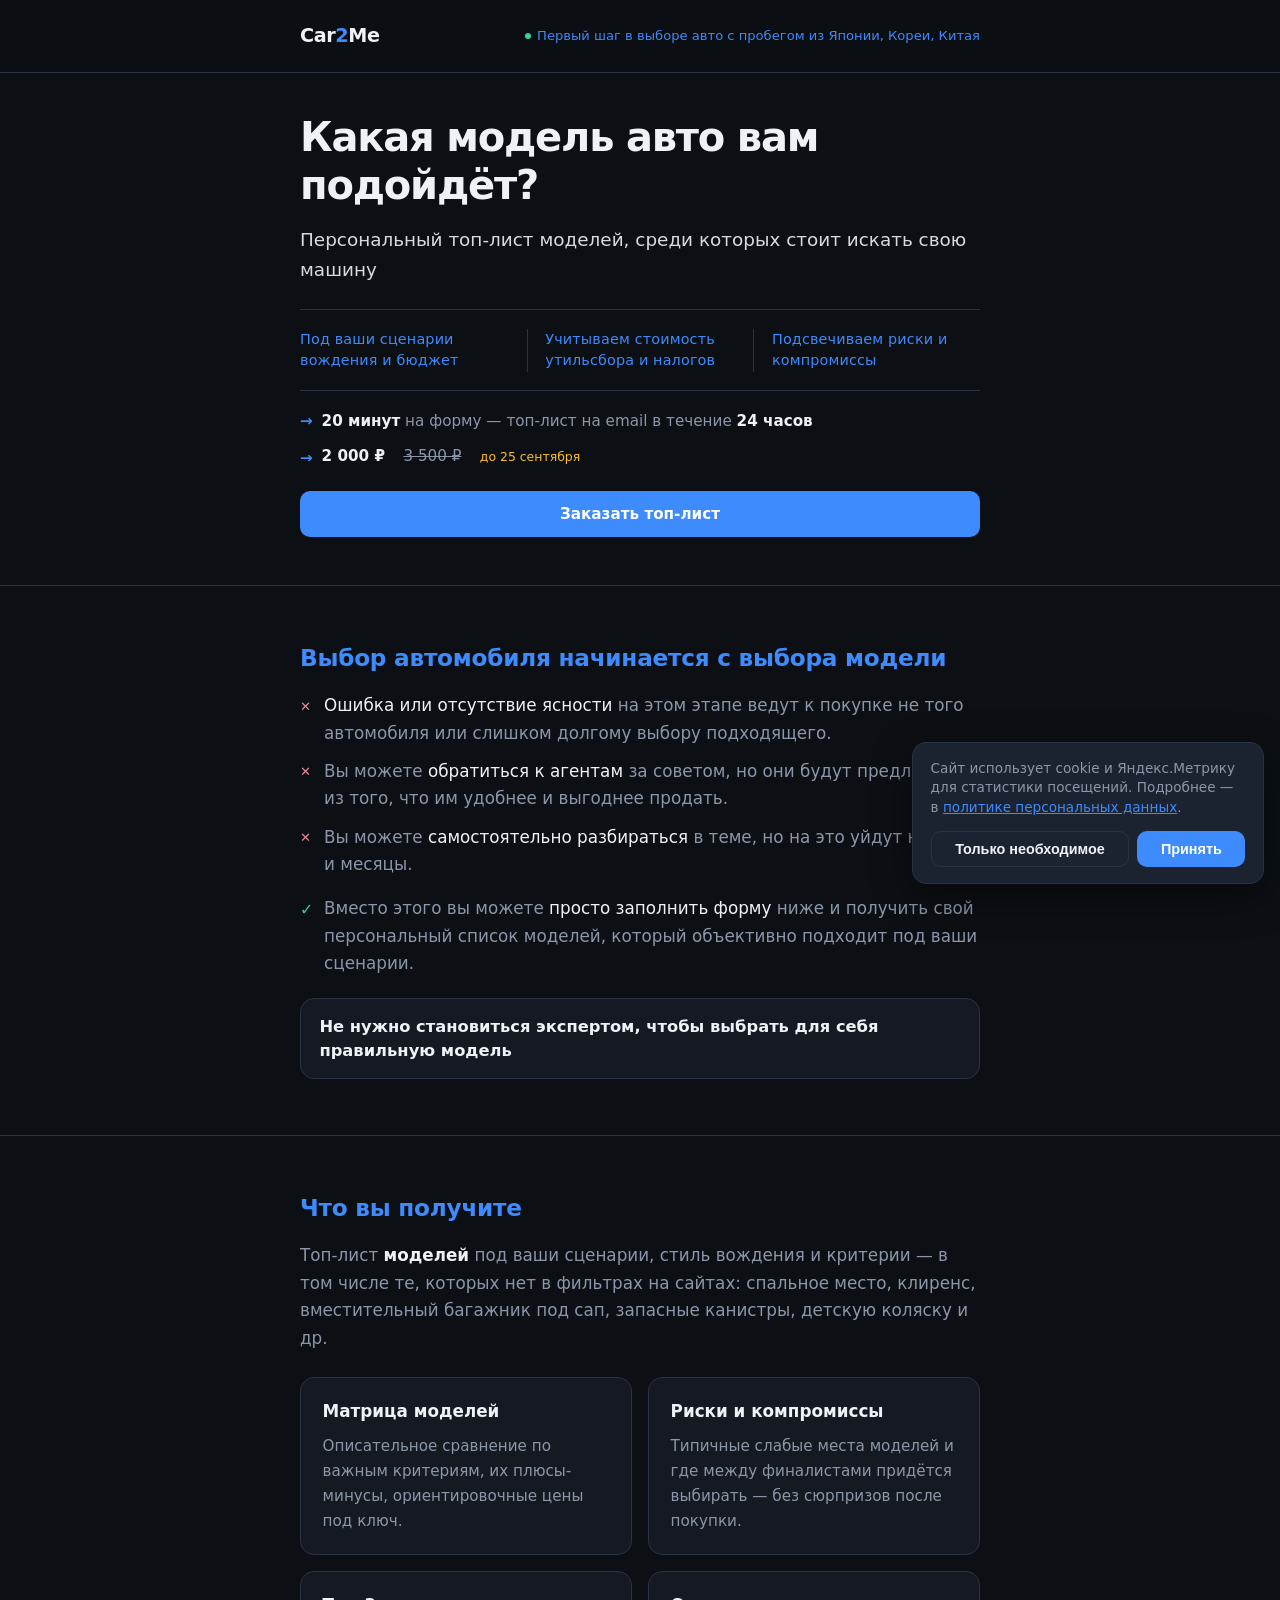
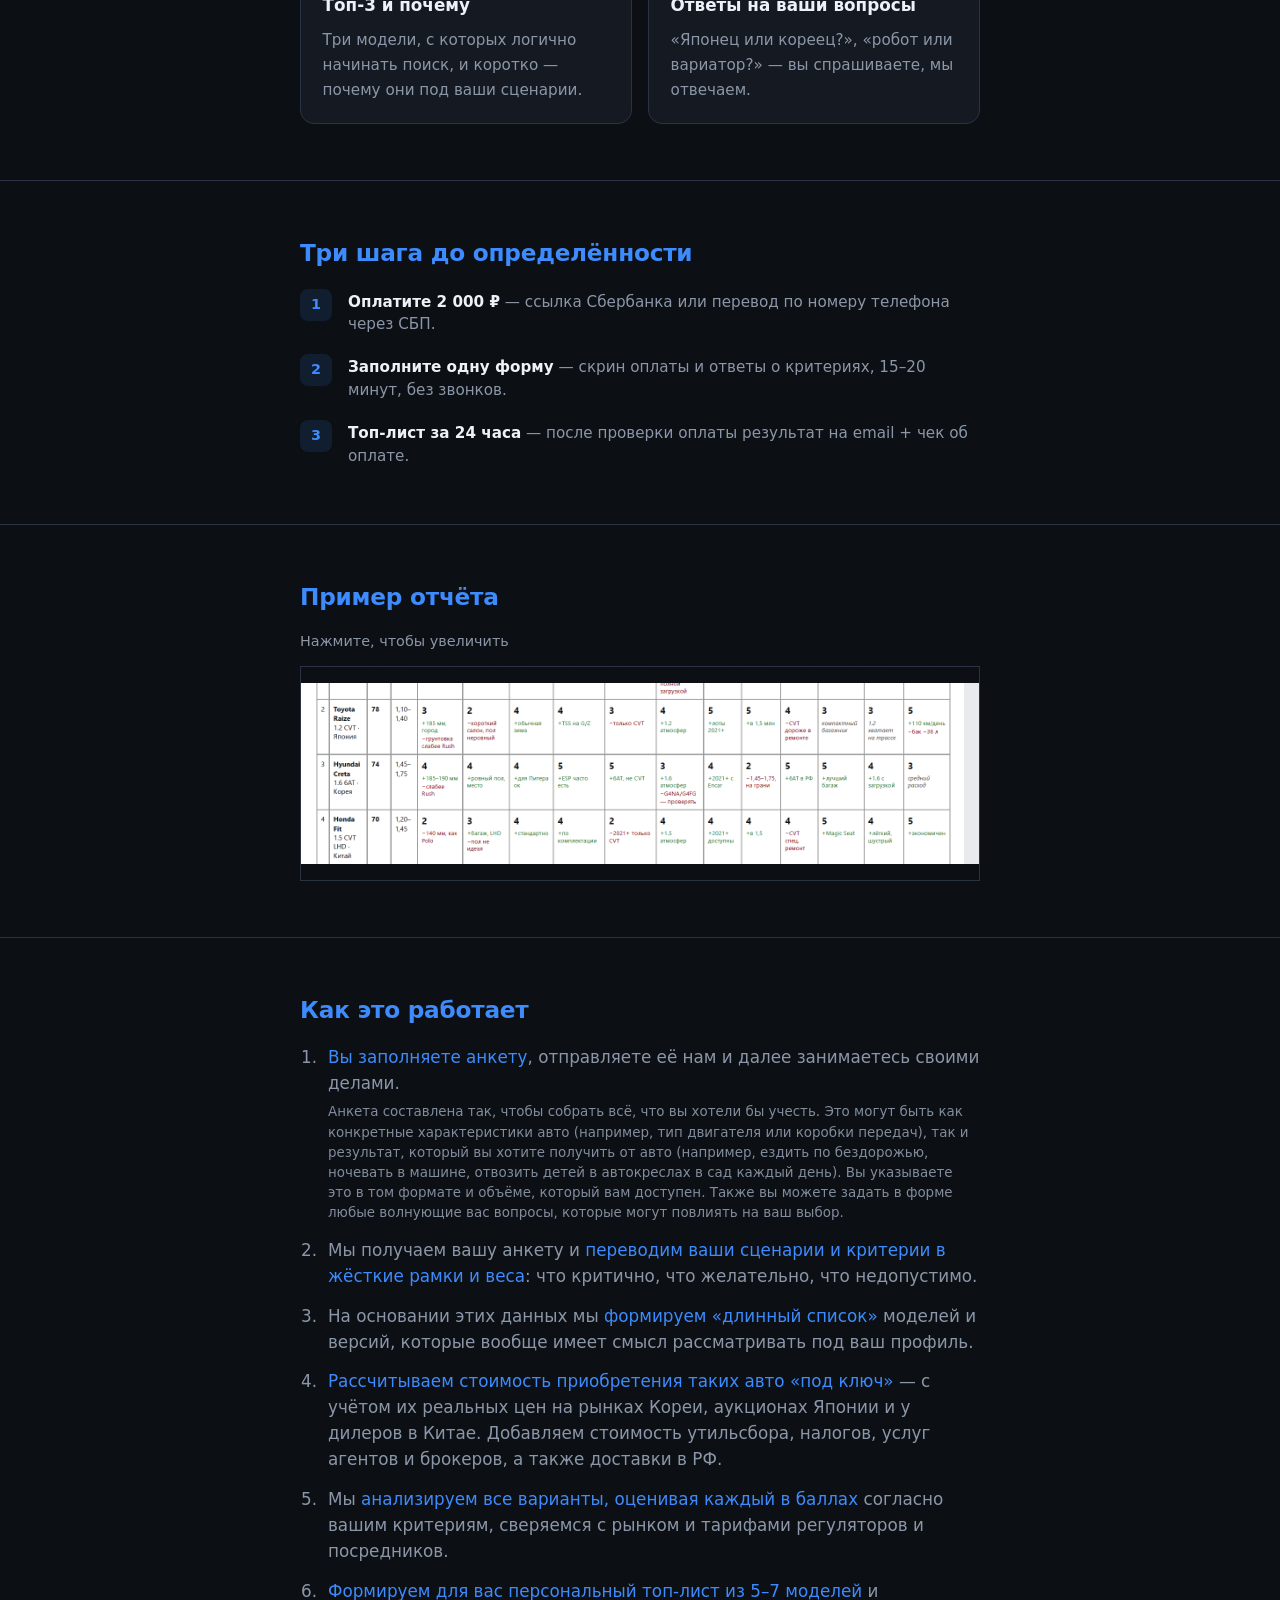
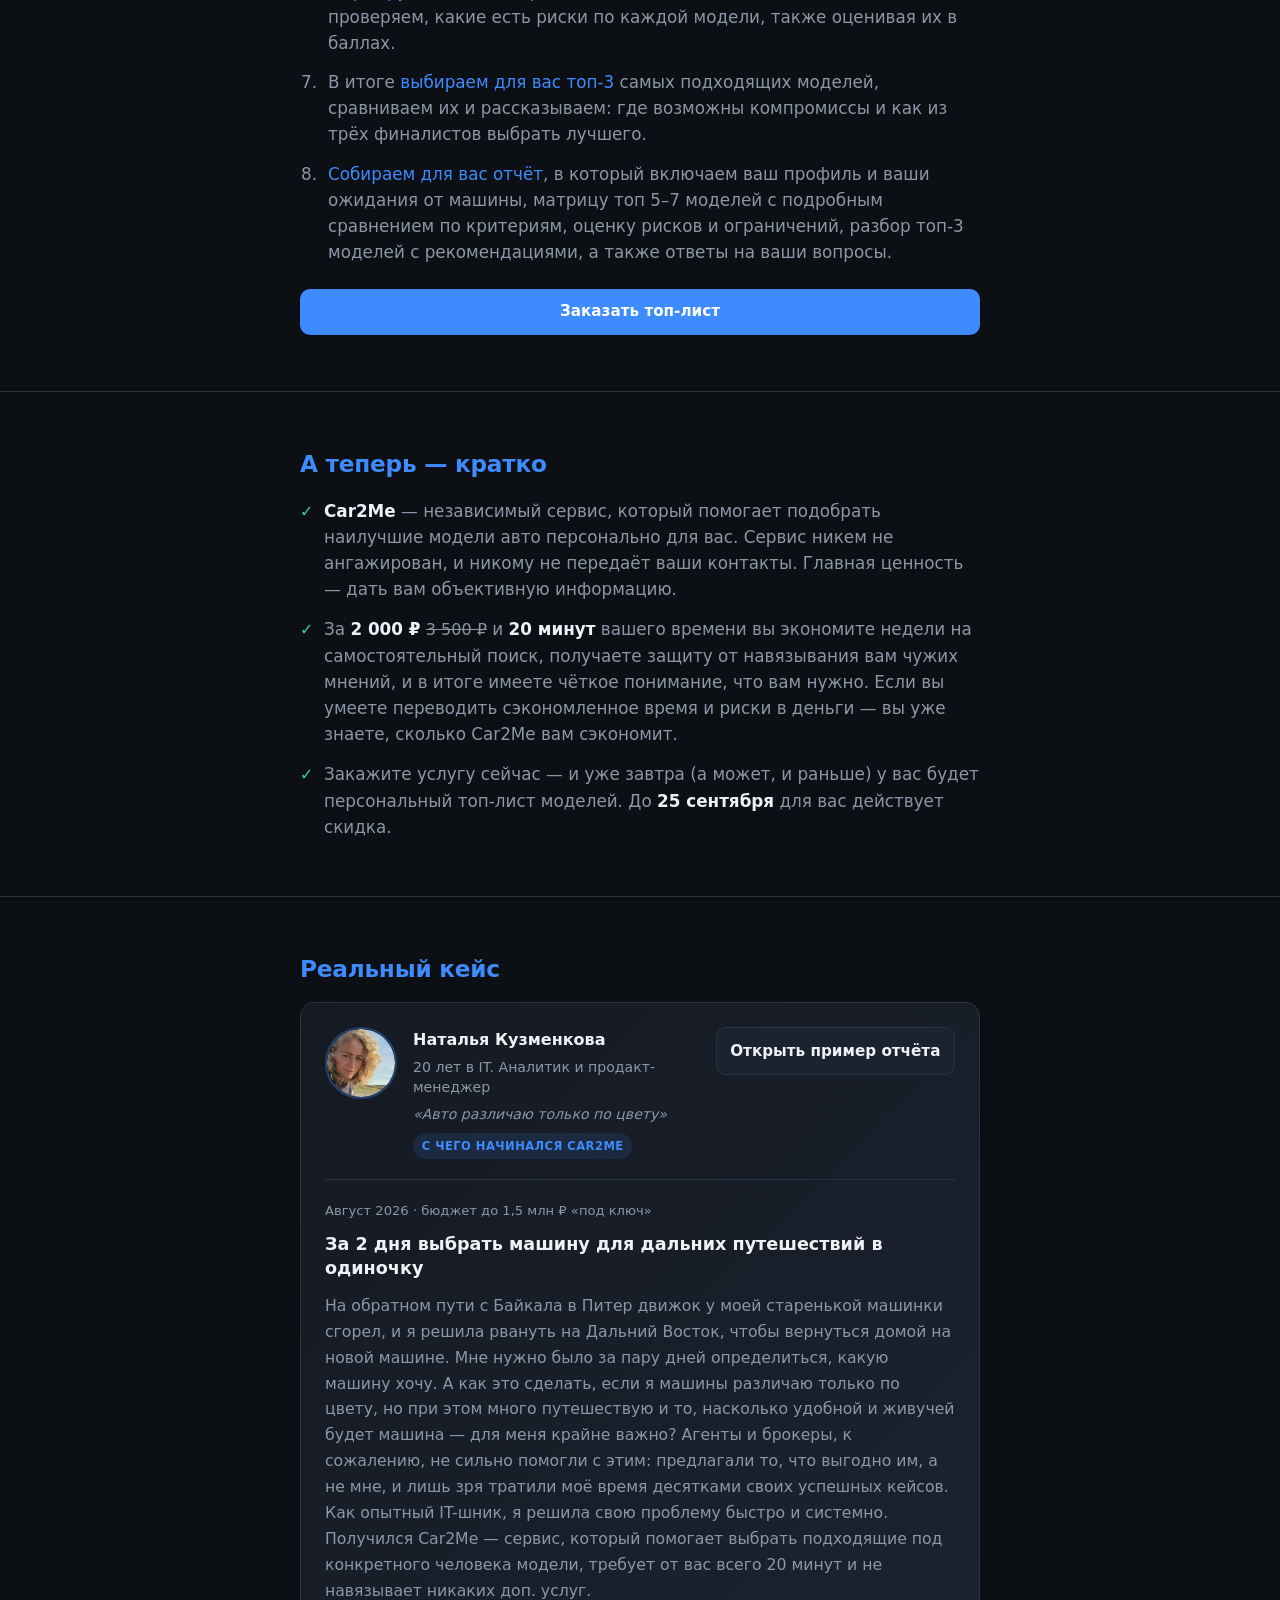
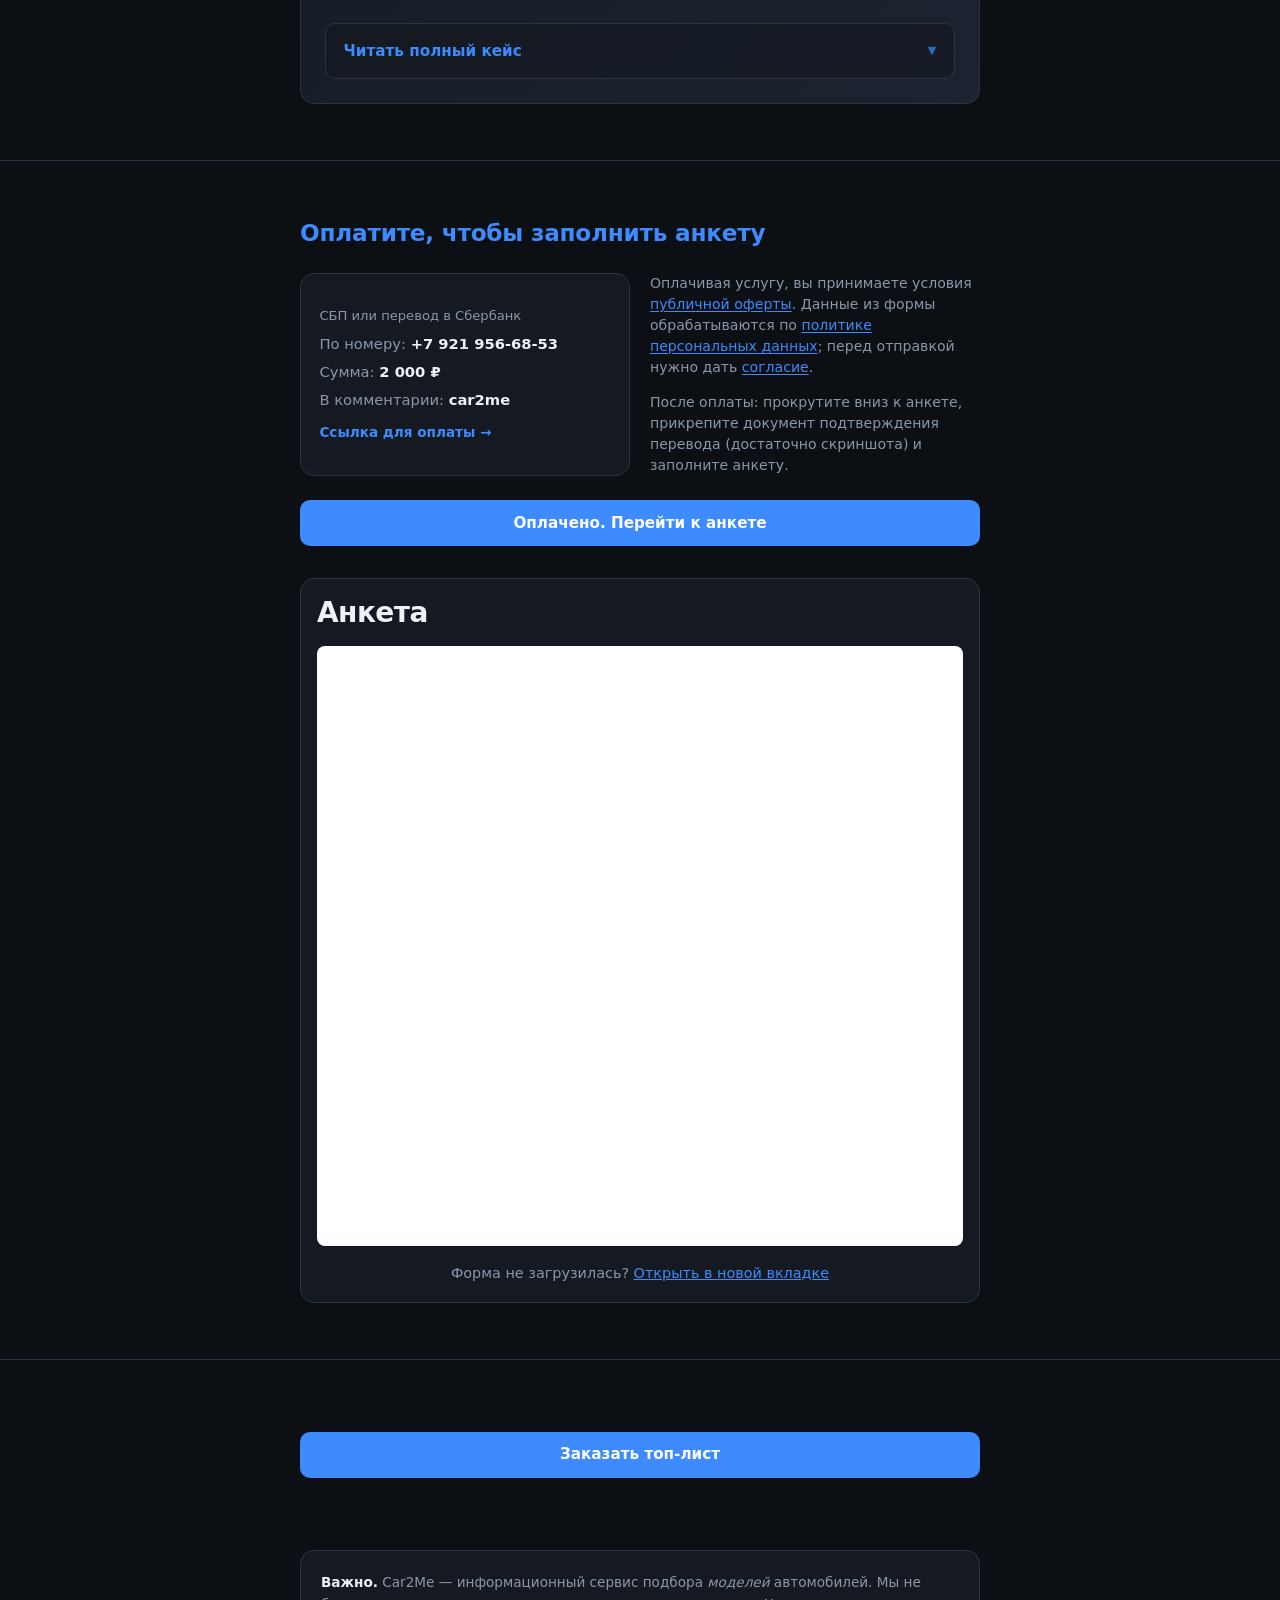
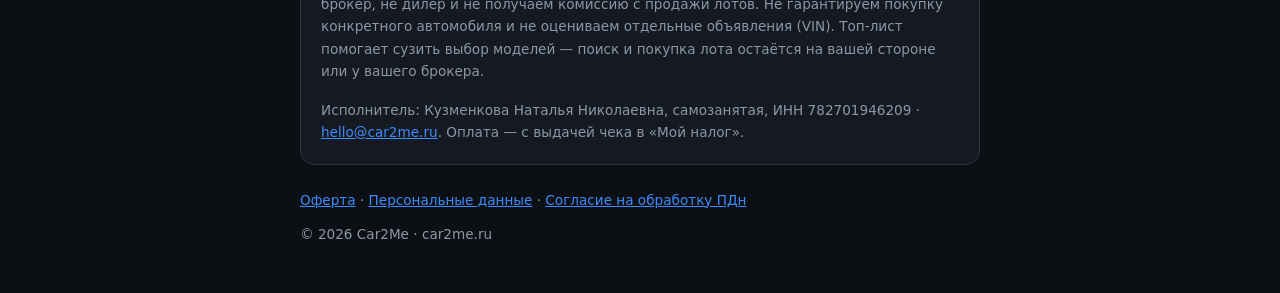
==== commit e5e91eab: "Add report preview overlay and preview_open Metrika goal. Co-authored-by: Cursor <cursoragent@cursor" ====
--- a/index.html
+++ b/index.html
@@ -874,10 +874,85 @@
       scrollbar-gutter: stable;
     }
 
+    .report-preview-hint {
+      margin: 0 0 0.75rem;
+      font-size: 0.9rem;
+      color: var(--muted);
+    }
+
+    .report-preview-image-btn {
+      display: block;
+      width: 100%;
+      margin: 0;
+      padding: 0;
+      border: none;
+      background: none;
+      cursor: zoom-in;
+      line-height: 0;
+    }
+
     .report-preview-scroll img {
       display: block;
       width: 100%;
       height: auto;
+    }
+
+    /* Fullscreen matrix overlay (same page) */
+    .preview-lightbox {
+      box-sizing: border-box;
+      margin: 0;
+      border: none;
+      padding: 0;
+      width: 100%;
+      max-width: 100%;
+      height: 100%;
+      max-height: 100%;
+      background: rgba(12, 15, 20, 0.96);
+      color: #fff;
+    }
+
+    .preview-lightbox::backdrop {
+      background: rgba(0, 0, 0, 0.72);
+    }
+
+    .preview-lightbox-close {
+      position: fixed;
+      top: 0.65rem;
+      right: 0.65rem;
+      z-index: 2;
+      width: 2.75rem;
+      height: 2.75rem;
+      margin: 0;
+      padding: 0;
+      border: 1px solid rgba(255, 255, 255, 0.28);
+      border-radius: 0.35rem;
+      background: rgba(12, 15, 20, 0.75);
+      color: #fff;
+      font-size: 1.5rem;
+      line-height: 1;
+      cursor: pointer;
+    }
+
+    .preview-lightbox-close:hover {
+      background: rgba(12, 15, 20, 0.95);
+    }
+
+    .preview-lightbox-pane {
+      box-sizing: border-box;
+      width: 100%;
+      height: 100%;
+      overflow: auto;
+      -webkit-overflow-scrolling: touch;
+      overscroll-behavior: contain;
+      padding: 3.25rem 0.5rem 1rem;
+    }
+
+    .preview-lightbox-pane img {
+      display: block;
+      width: 1508px;
+      max-width: none;
+      height: auto;
+      margin: 0;
     }
 
     .report-preview-end {
@@ -1258,6 +1333,7 @@
     <section id="report-examples" class="anchor-target">
       <div class="wrap">
         <h2 class="section-title">Пример отчёта</h2>
+        <p class="report-preview-hint">Нажмите, чтобы увеличить</p>
 
         <div class="report-preview">
           <div class="report-preview-viewport">
@@ -1266,7 +1342,9 @@
                 <div class="report-preview-rip" aria-hidden="true"></div>
                 <a class="report-preview-link" href="samples/primer-otchyota.pdf" download="car2me-primer-otchyota.pdf">Смотреть полный пример</a>
               </div>
-              <img src="content/preview.png" alt="Матрица моделей из примера отчёта Car2Me" width="1508" height="948" decoding="async">
+              <button type="button" class="report-preview-image-btn" id="report-preview-open" aria-haspopup="dialog" aria-controls="preview-lightbox" aria-label="Открыть матрицу крупнее">
+                <img src="content/preview.png" alt="Матрица моделей из примера отчёта Car2Me" width="1508" height="948" decoding="async">
+              </button>
               <div class="report-preview-end report-preview-end--bottom">
                 <a class="report-preview-link" href="samples/primer-otchyota.pdf" download="car2me-primer-otchyota.pdf">Смотреть полный пример</a>
                 <div class="report-preview-rip" aria-hidden="true"></div>
@@ -1460,20 +1538,72 @@
     </div>
   </div>
 
+  <dialog class="preview-lightbox" id="preview-lightbox" aria-label="Матрица моделей крупнее">
+    <button type="button" class="preview-lightbox-close" id="preview-lightbox-close" aria-label="Закрыть">&times;</button>
+    <div class="preview-lightbox-pane" id="preview-lightbox-pane">
+      <img src="content/preview.png" alt="Матрица моделей из примера отчёта Car2Me" width="1508" height="948" decoding="async">
+    </div>
+  </dialog>
+
   <script src="metrika.js"></script>
   <script>
     (function () {
       var sc = document.getElementById("report-preview-scroll");
-      if (!sc) return;
-      var img = sc.querySelector("img");
-      function centerPreview() {
-        sc.scrollTop = Math.max(0, (sc.scrollHeight - sc.clientHeight) / 2);
+      if (sc) {
+        var img = sc.querySelector("img");
+        function centerPreview() {
+          sc.scrollTop = Math.max(0, (sc.scrollHeight - sc.clientHeight) / 2);
+        }
+        if (img && !img.complete) {
+          img.addEventListener("load", centerPreview);
+        } else {
+          centerPreview();
+        }
       }
-      if (img && !img.complete) {
-        img.addEventListener("load", centerPreview);
-      } else {
-        centerPreview();
+
+      var openBtn = document.getElementById("report-preview-open");
+      var dialog = document.getElementById("preview-lightbox");
+      var closeBtn = document.getElementById("preview-lightbox-close");
+      var pane = document.getElementById("preview-lightbox-pane");
+      if (!openBtn || !dialog || !closeBtn || !pane) return;
+
+      function resetLightboxScroll() {
+        pane.scrollLeft = 0;
+        pane.scrollTop = 0;
       }
+
+      function openLightbox() {
+        if (typeof dialog.showModal === "function") {
+          dialog.showModal();
+        } else {
+          dialog.setAttribute("open", "");
+        }
+        requestAnimationFrame(function () {
+          resetLightboxScroll();
+          var lbImg = pane.querySelector("img");
+          if (lbImg && !lbImg.complete) {
+            lbImg.addEventListener("load", resetLightboxScroll, { once: true });
+          }
+        });
+      }
+
+      function closeLightbox() {
+        if (typeof dialog.close === "function") {
+          dialog.close();
+        } else {
+          dialog.removeAttribute("open");
+        }
+      }
+
+      openBtn.addEventListener("click", openLightbox);
+      closeBtn.addEventListener("click", closeLightbox);
+      dialog.addEventListener("click", function (event) {
+        if (event.target === dialog) closeLightbox();
+      });
+      dialog.addEventListener("cancel", function (event) {
+        event.preventDefault();
+        closeLightbox();
+      });
     })();
   </script>
 
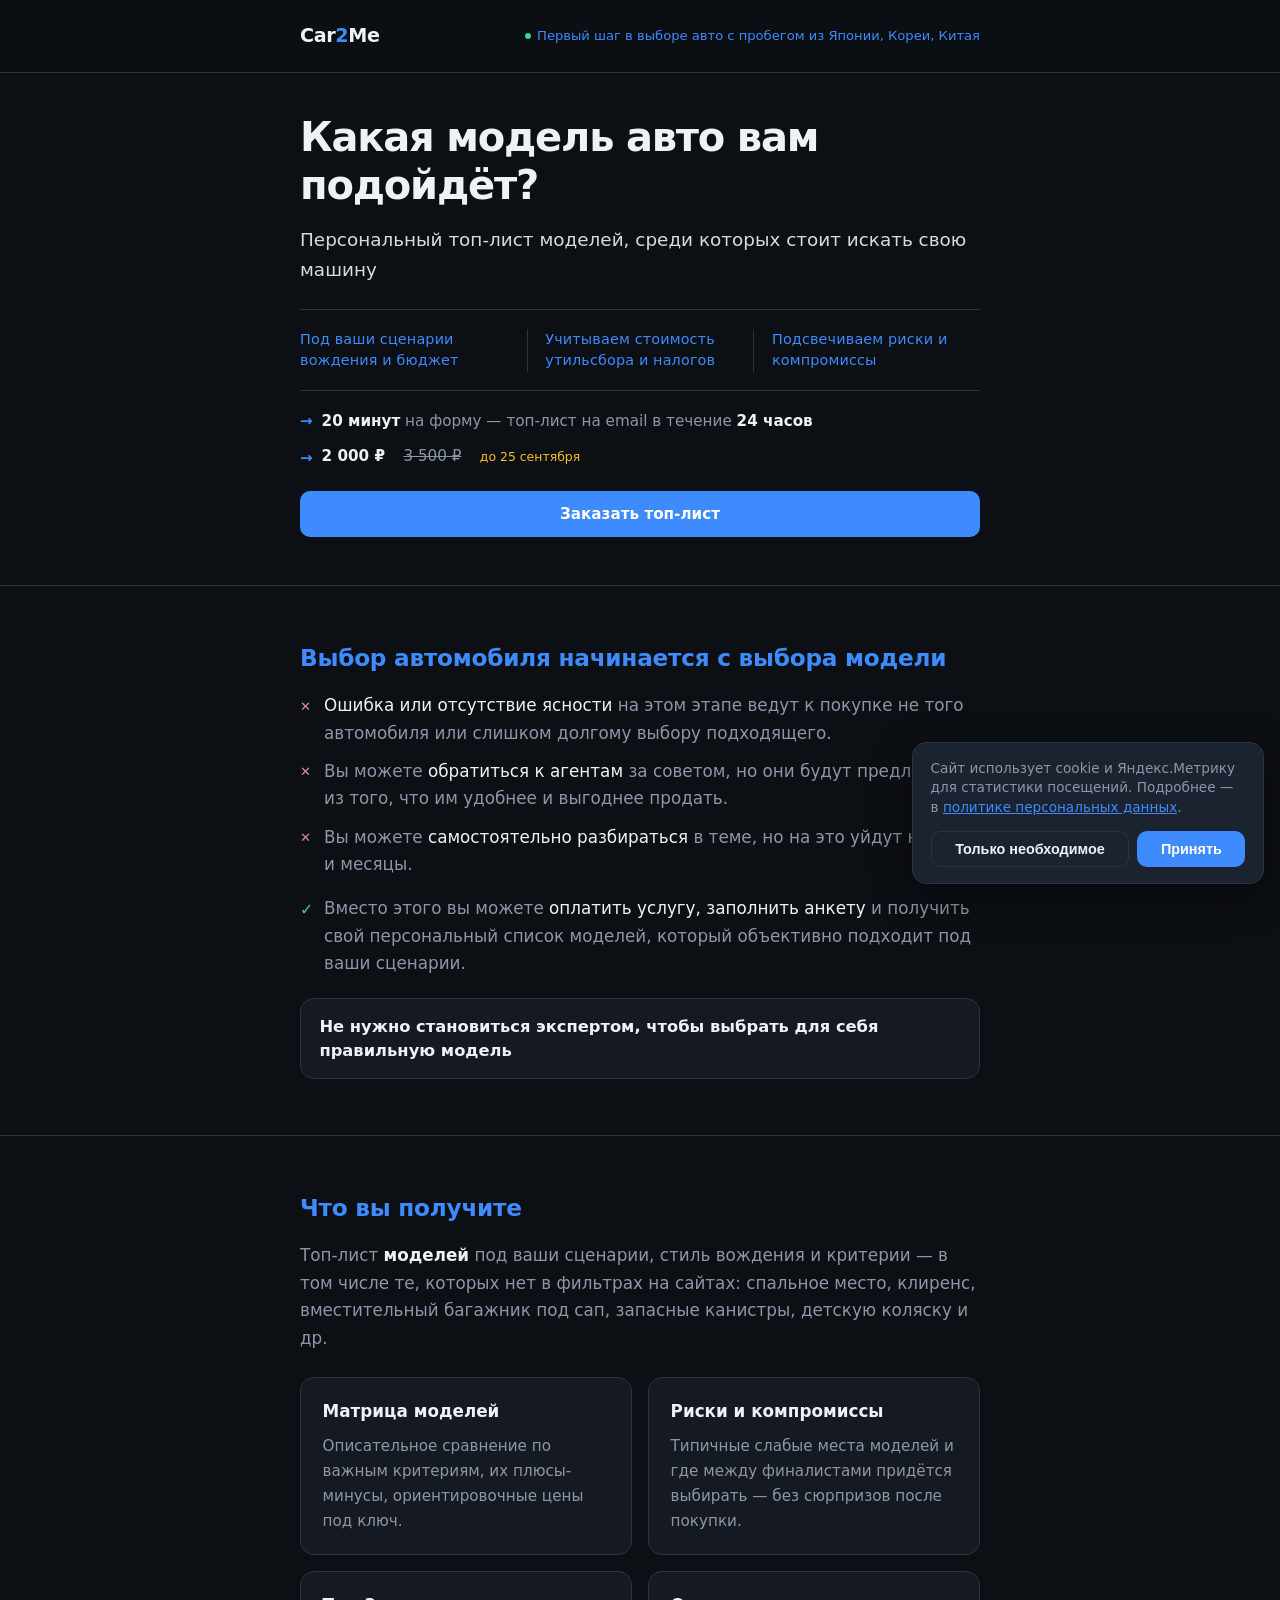
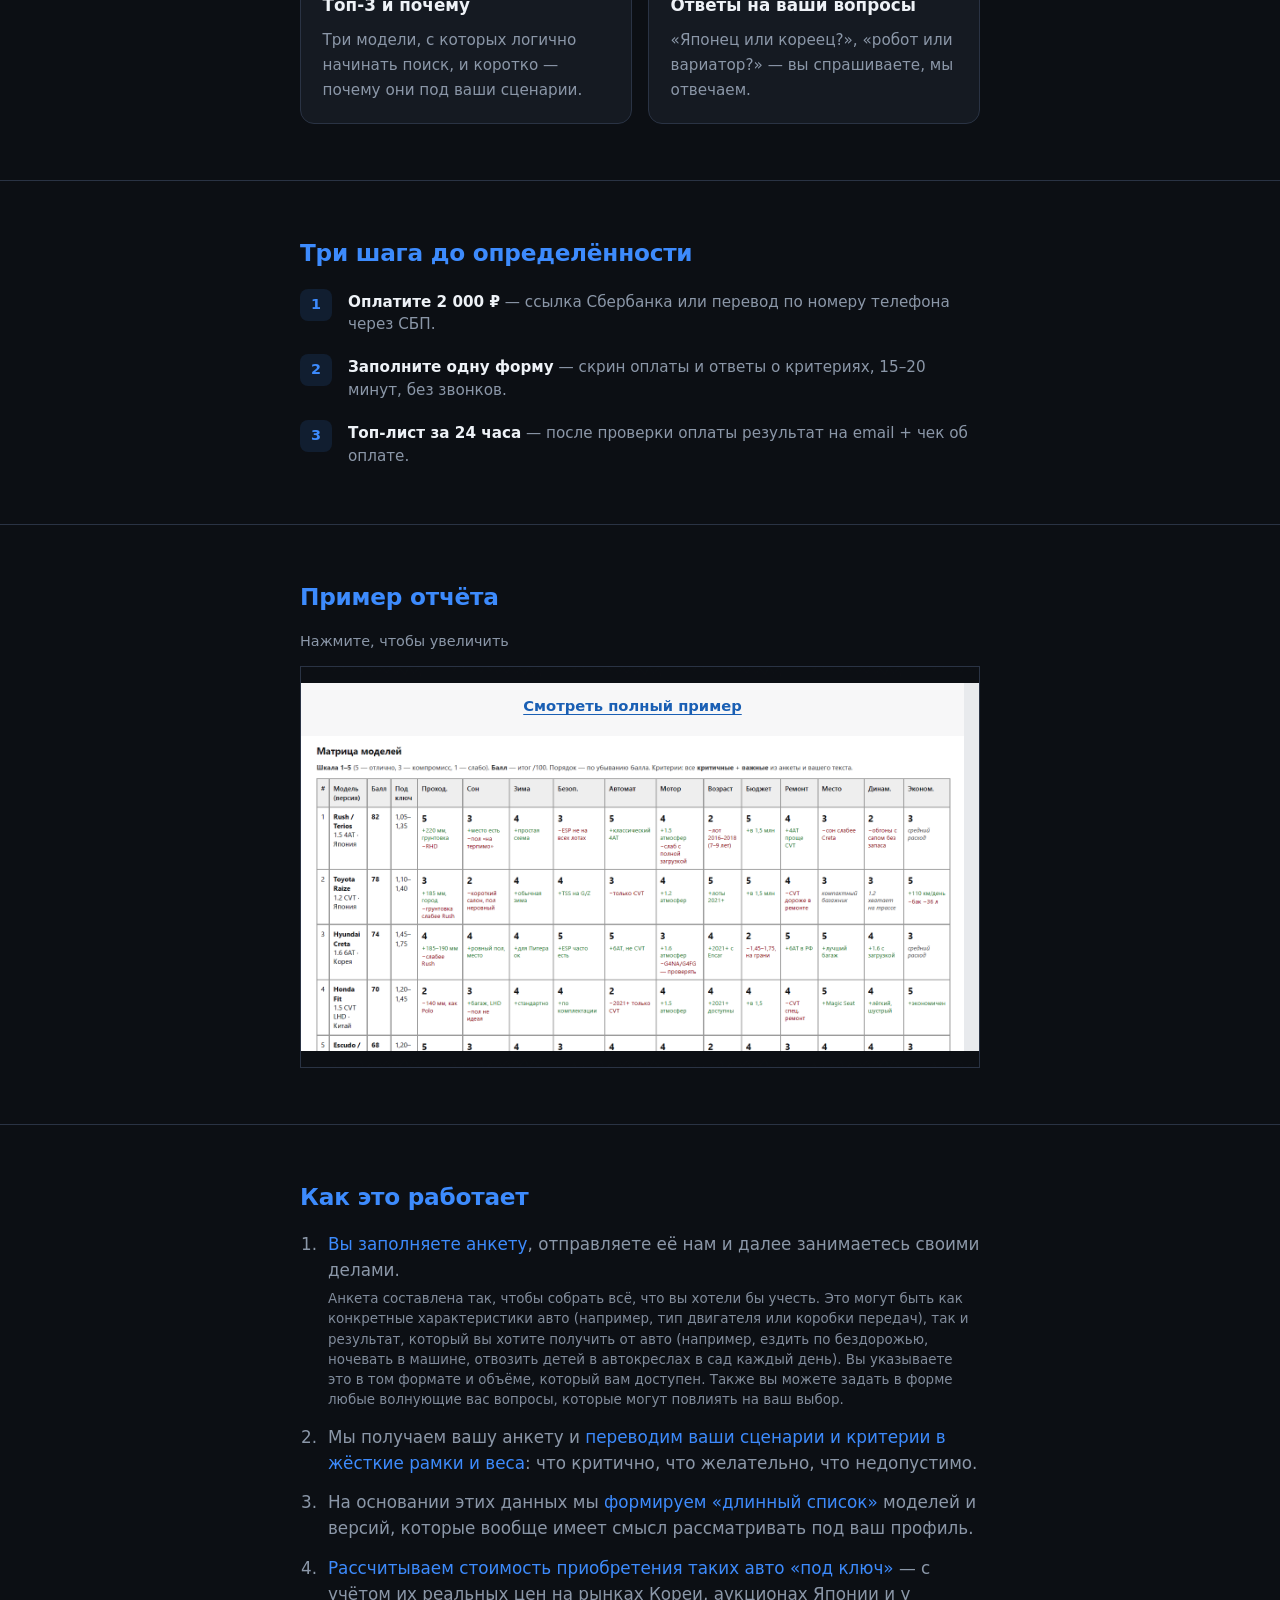
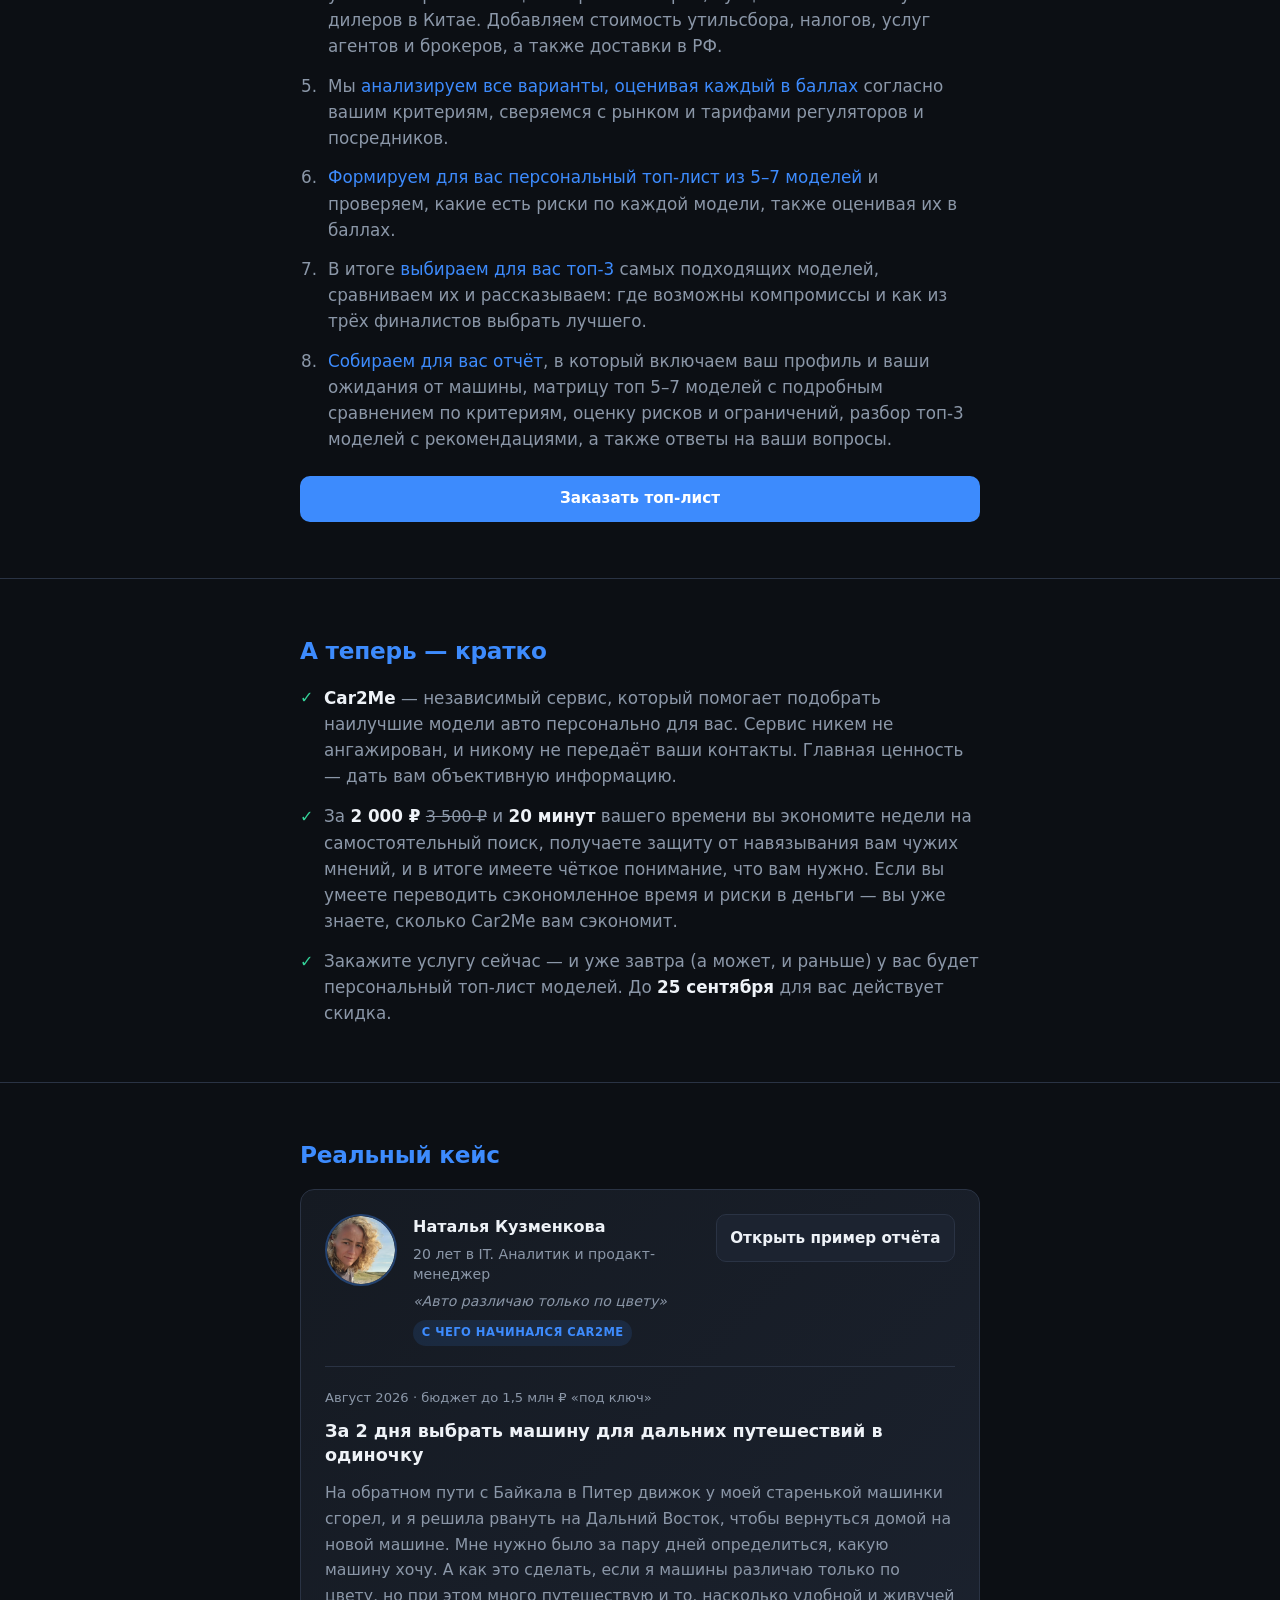
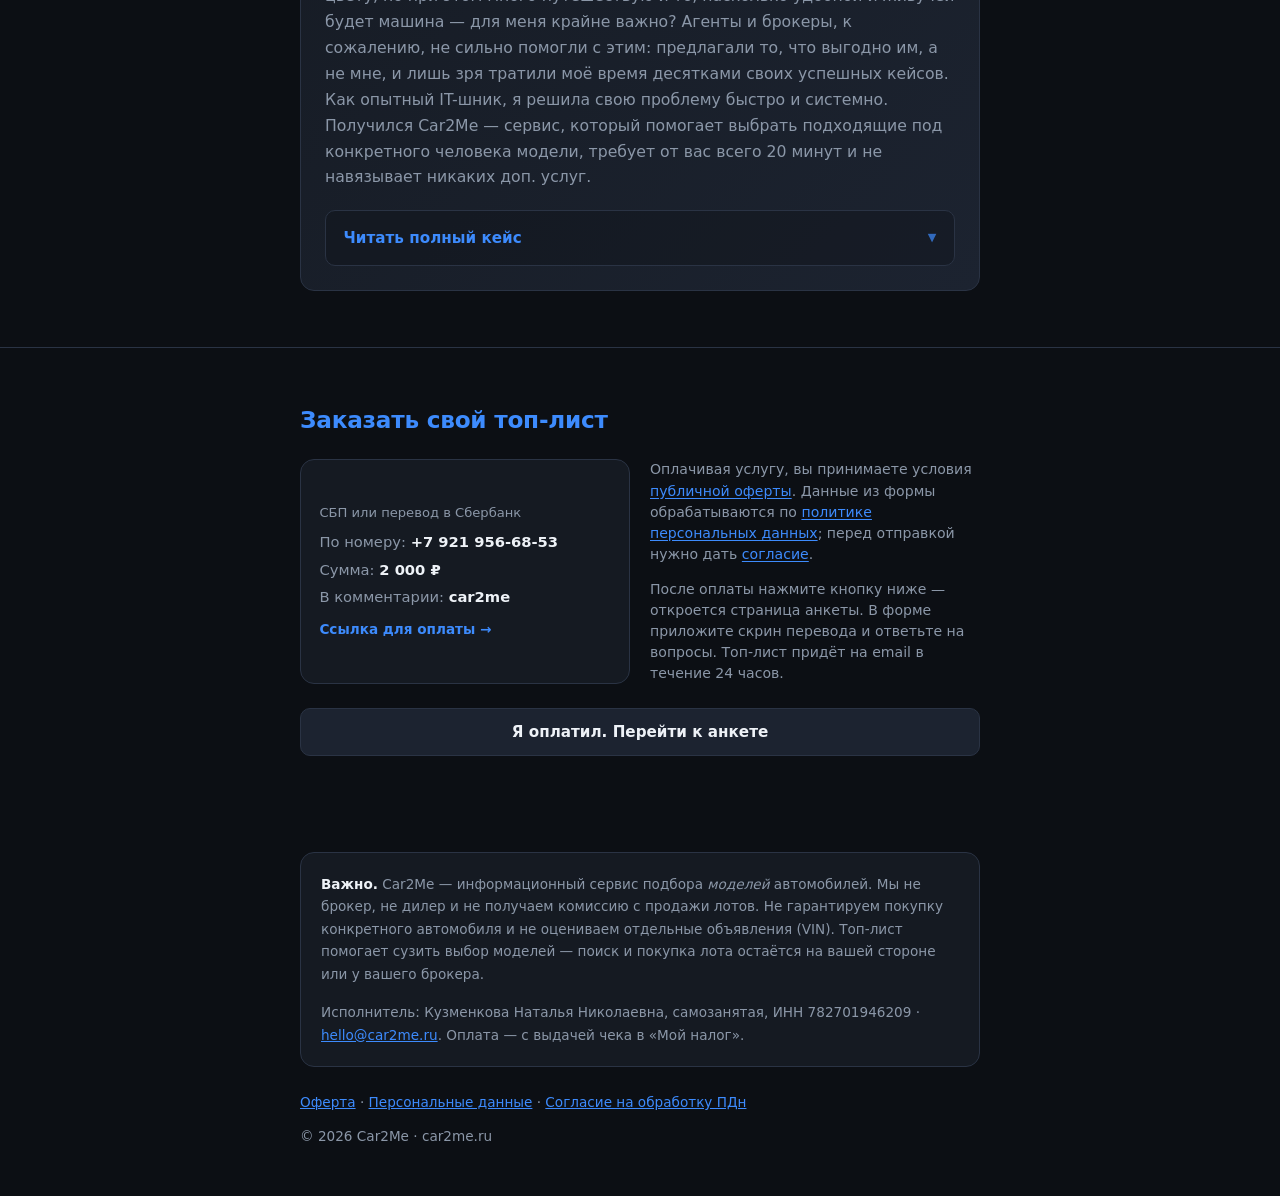
==== commit 61c997b3: "Move form to form.html and clarify post-payment CTA. Co-authored-by: Cursor <cursoragent@cursor.com>" ====
--- a/index.html
+++ b/index.html
@@ -212,10 +212,6 @@
     .mt-6 { margin-top: var(--space-6); }
     .mb-0 { margin-bottom: 0; }
 
-    .form-title {
-      margin: 0 0 var(--space-4);
-    }
-
     a:not(.btn):not(.logo):not(.pay-link-btn):not(.report-preview-link) {
       color: var(--accent);
     }
@@ -864,9 +860,10 @@
     }
 
     .report-preview-scroll {
-      /* ~половина пропорций картинки 1508×948 */
-      aspect-ratio: 1508 / 474;
-      max-height: min(42vh, 280px);
+      /* Фиксированная высота окна: на ~375px виден кусок матрицы, не только PDF-кнопки */
+      height: min(52vh, 400px);
+      min-height: 360px;
+      max-height: 440px;
       overflow-x: auto;
       overflow-y: auto;
       -webkit-overflow-scrolling: touch;
@@ -1053,12 +1050,6 @@
 
     .disclaimer strong { color: var(--text); }
 
-    .final-cta {
-      text-align: center;
-      padding: 3rem 0 2rem;
-    }
-
-
     .anchor-target {
       scroll-margin-top: 5rem;
     }
@@ -1161,32 +1152,6 @@
     }
 
     .pay-link-btn:hover { text-decoration: underline; }
-
-    .form-embed {
-      margin-top: 2rem;
-      background: var(--surface);
-      border: 1px solid var(--border);
-      border-radius: var(--radius);
-      padding: 1rem;
-      overflow: hidden;
-    }
-
-    .form-embed iframe {
-      display: block;
-      width: 100%;
-      min-height: 600px;
-      border: none;
-      border-radius: 8px;
-      background: #fff;
-    }
-
-    .form-embed-fallback {
-      text-align: center;
-      padding: 1rem 0 0;
-      font-size: 0.9rem;
-    }
-
-    .form-embed-fallback a { color: var(--accent); }
 
     .cookie-banner {
       position: fixed;
@@ -1276,7 +1241,7 @@
           <li>Вы можете <span class="em-soft">обратиться к агентам</span> за советом, но они будут предлагать из того, что им удобнее и выгоднее продать.</li>
           <li>Вы можете <span class="em-soft">самостоятельно разбираться</span> в теме, но на это уйдут недели и месяцы.</li>
         </ul>
-        <p class="path-pro">Вместо этого вы можете <span class="em-soft">просто заполнить форму</span> ниже и получить свой персональный список моделей, который объективно подходит под ваши сценарии.</p>
+        <p class="path-pro">Вместо этого вы можете <span class="em-soft">оплатить услугу, заполнить анкету</span> и получить свой персональный список моделей, который объективно подходит под ваши сценарии.</p>
         <p class="section-closing">Не нужно становиться экспертом, чтобы выбрать для себя правильную модель</p>
       </div>
     </section>
@@ -1463,10 +1428,10 @@
       </div>
     </section>
 
-    <!-- Заказ: оплата + форма -->
+    <!-- Заказ: оплата -->
     <section id="order" class="anchor-target">
       <div class="wrap">
-        <h2 class="section-title">Оплатите, чтобы заполнить анкету</h2>
+        <h2 class="section-title">Заказать свой топ-лист</h2>
 
         <div class="pay-methods">
           <div class="pay-method">
@@ -1482,31 +1447,12 @@
               Данные из формы обрабатываются по <a href="privacy.html">политике персональных данных</a>;
               перед отправкой нужно дать <a href="pd-consent.html">согласие</a>.
             </p>
-            <p class="pay-after">После оплаты: прокрутите вниз к анкете, прикрепите документ подтверждения перевода (достаточно скриншота) и заполните анкету.</p>
+            <p class="pay-after">После оплаты нажмите кнопку ниже — откроется страница анкеты. В форме приложите скрин перевода и ответьте на вопросы. Топ-лист придёт на email в течение 24 часов.</p>
           </div>
         </div>
 
         <div class="cta-group cta-group--full">
-          <a href="#form" class="btn btn-primary btn--compact">Оплачено. Перейти к анкете</a>
-        </div>
-
-        <div class="form-embed anchor-target" id="form">
-          <h2 class="form-title">Анкета</h2>
-          <script src="https://forms.yandex.ru/_static/embed.js"></script>
-          <iframe src="https://forms.yandex.ru/cloud/6a9568266d2d731deef825fd?iframe=1" frameborder="0" name="ya-form-6a9568266d2d731deef825fd" title="Анкета Car2Me"></iframe>
-          <p class="form-embed-fallback">
-            Форма не загрузилась?
-            <a href="https://forms.yandex.ru/cloud/6a9568266d2d731deef825fd" target="_blank" rel="noopener noreferrer">Открыть в новой вкладке</a>
-          </p>
-        </div>
-      </div>
-    </section>
-
-    <!-- Final CTA -->
-    <section class="final-cta">
-      <div class="wrap">
-        <div class="cta-group cta-group--full">
-          <a href="#order" class="btn btn-primary">Заказать топ-лист</a>
+          <a href="form.html" class="btn btn-secondary btn--compact" id="form-btn">Я оплатил. Перейти к анкете</a>
         </div>
       </div>
     </section>
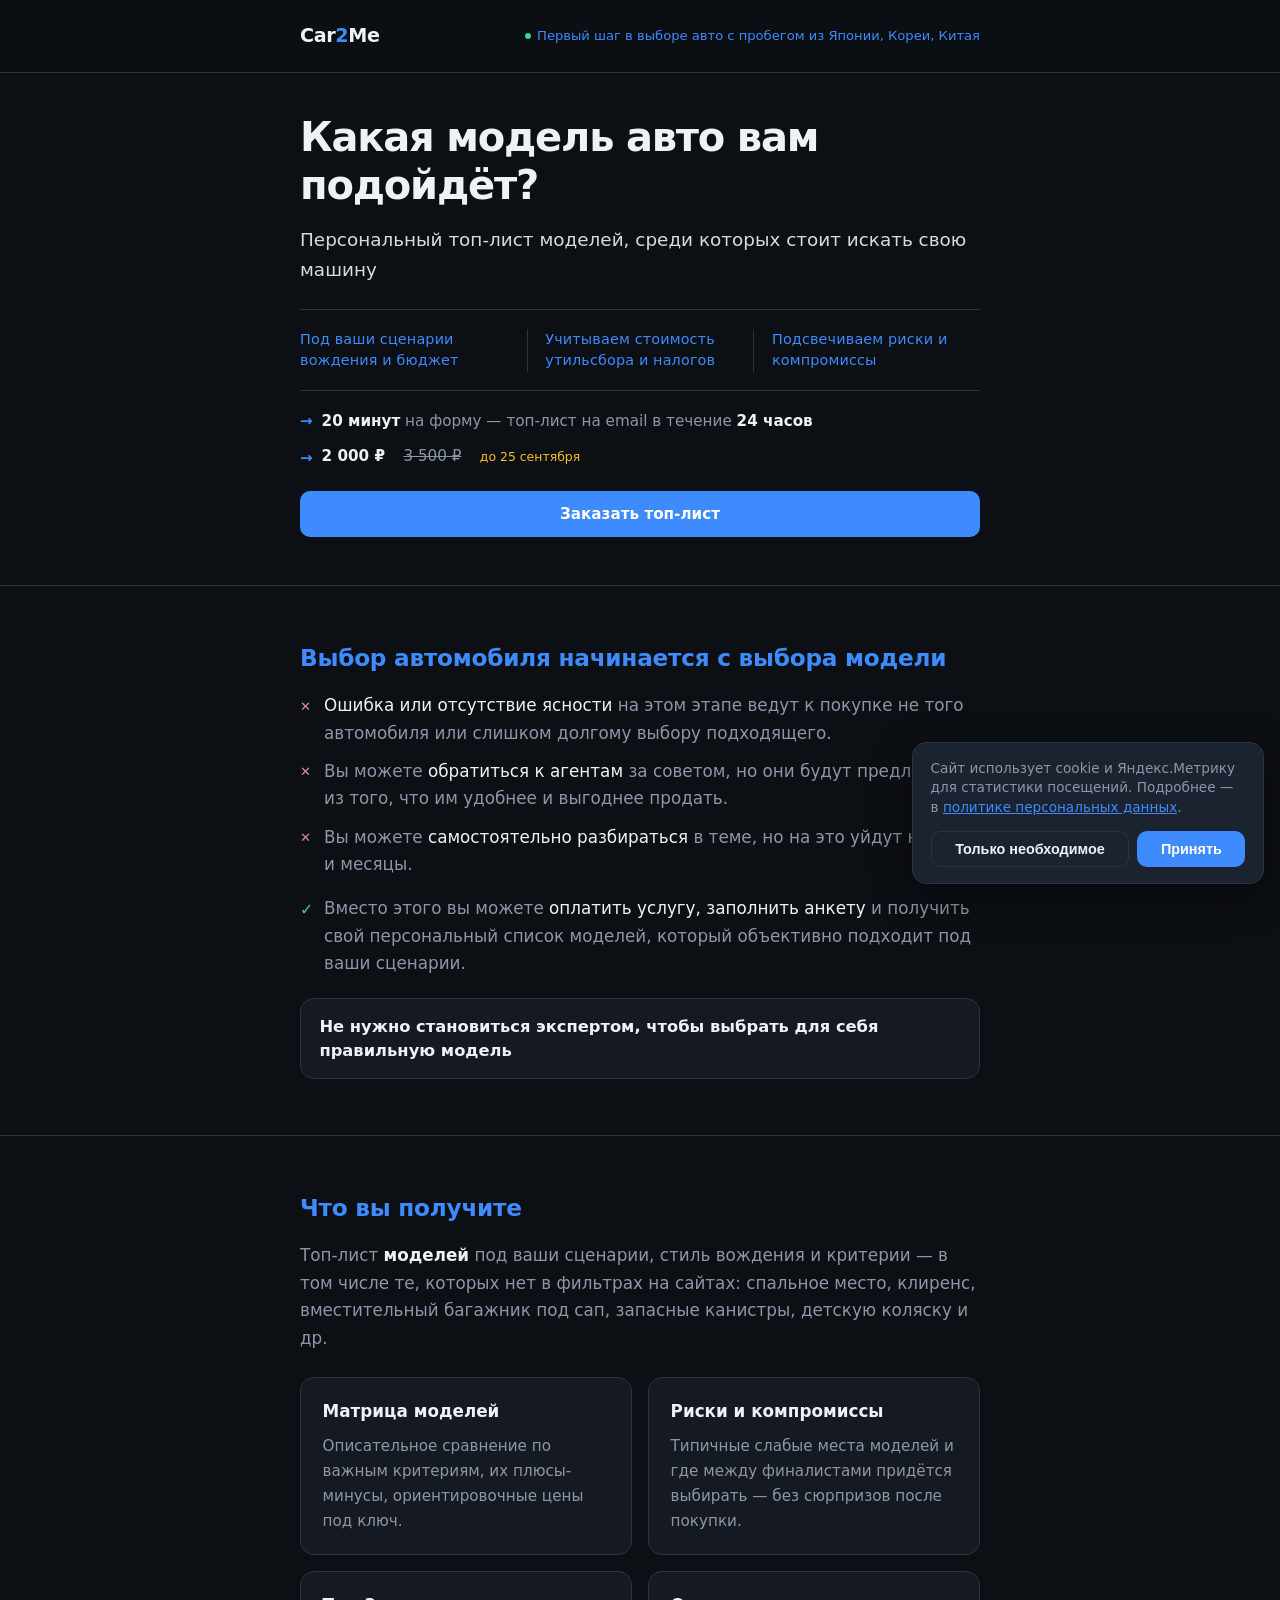
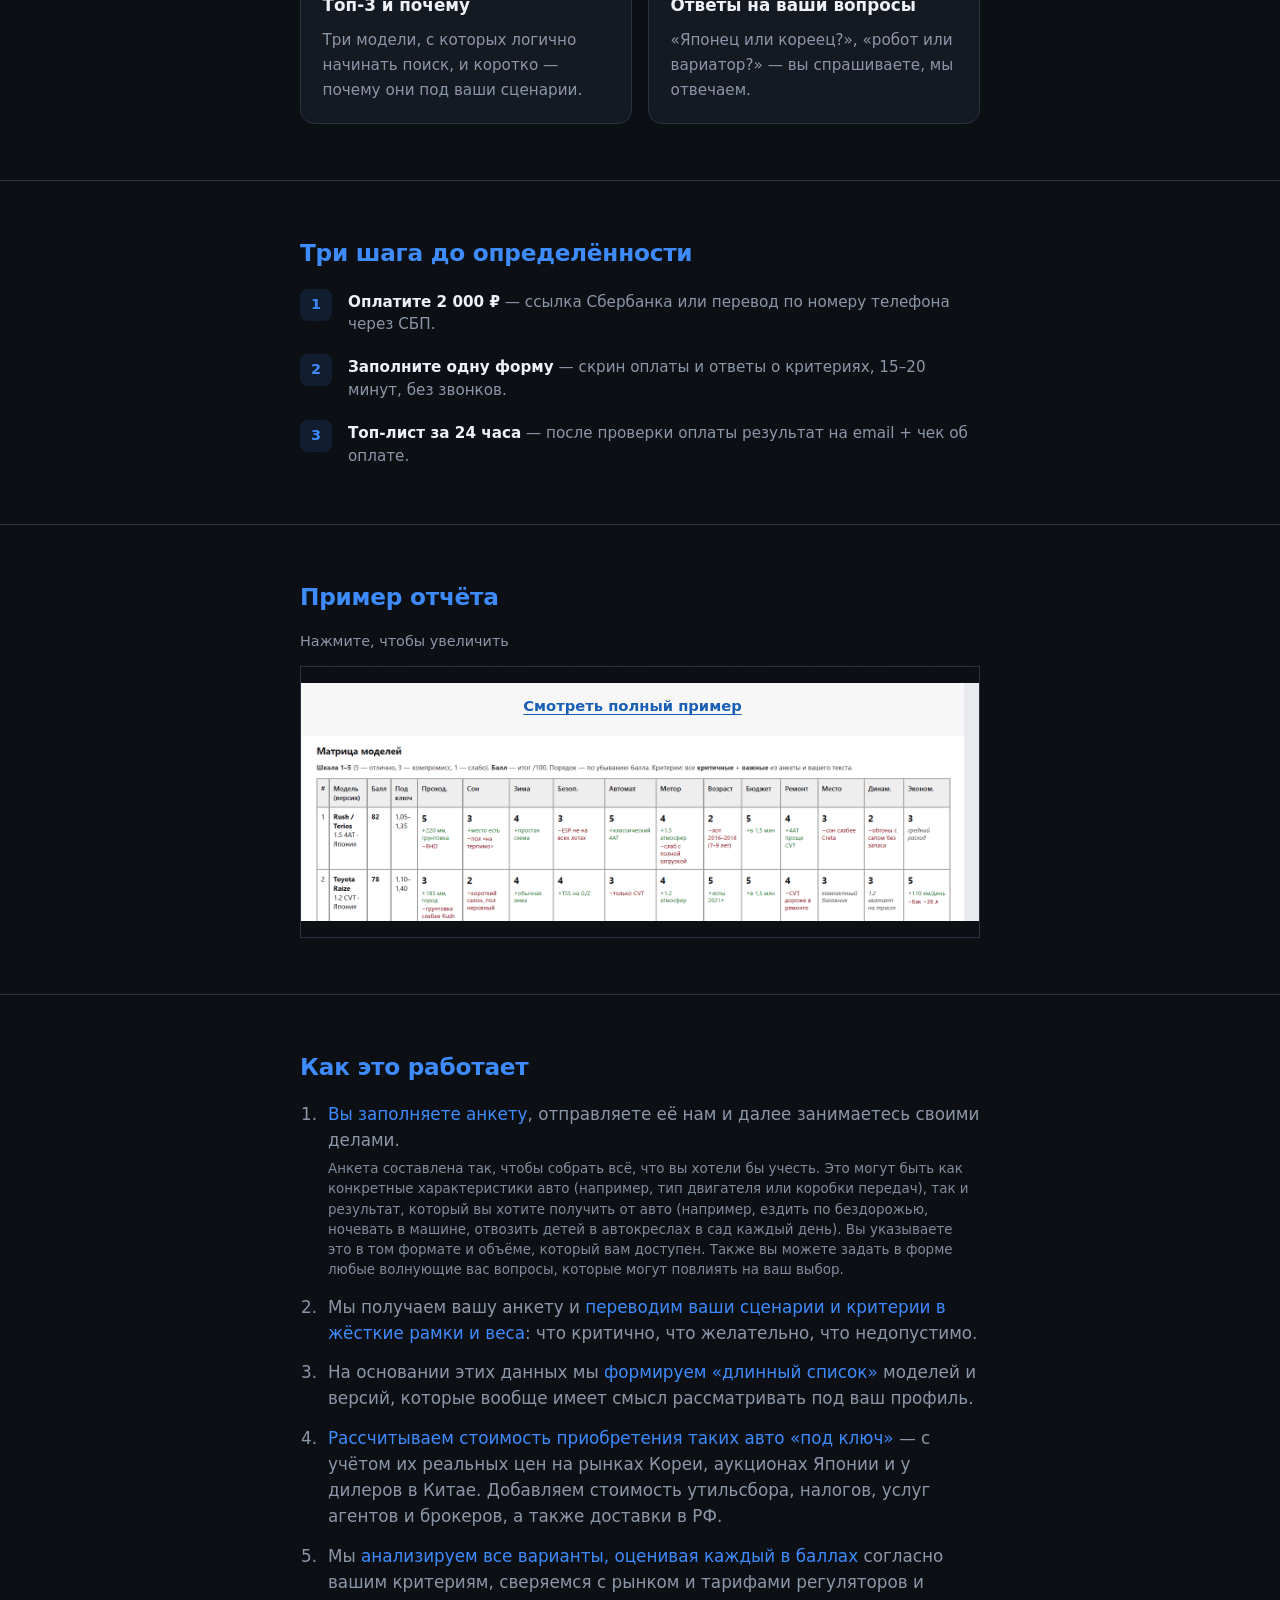
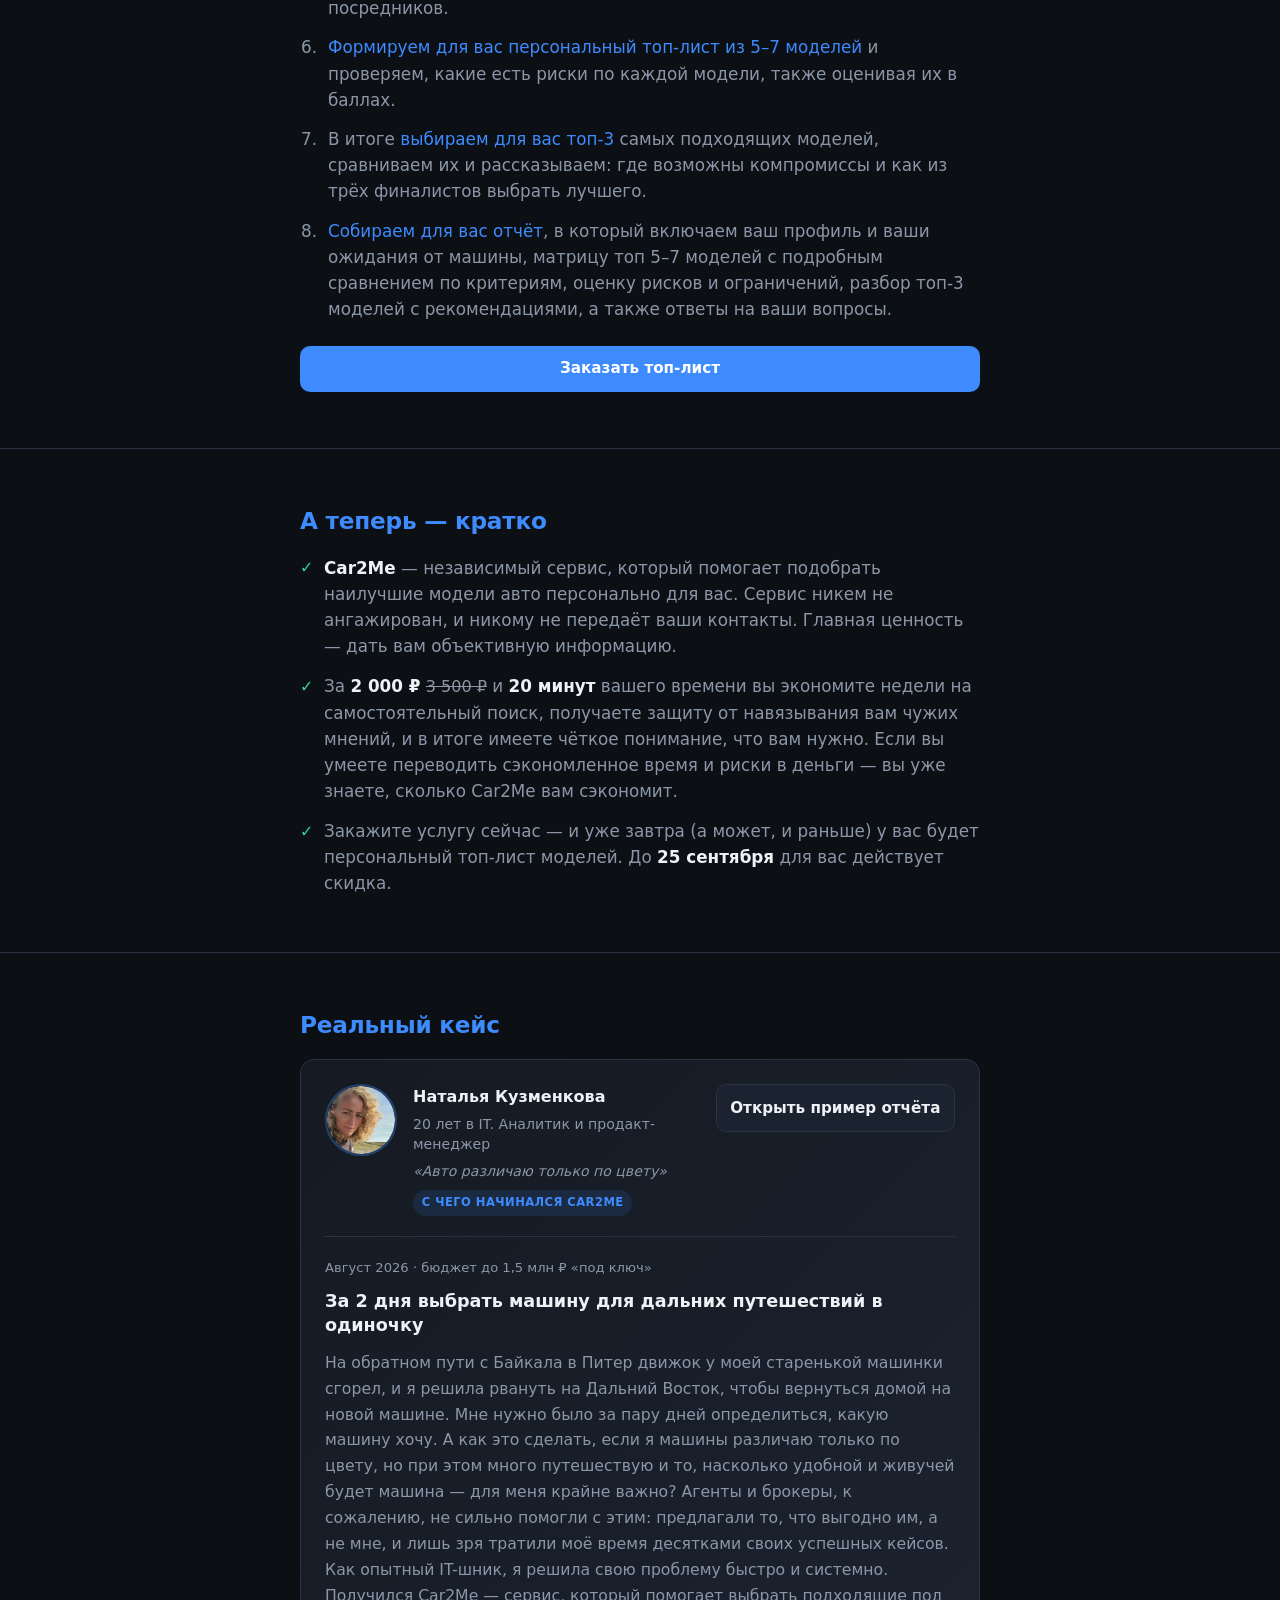
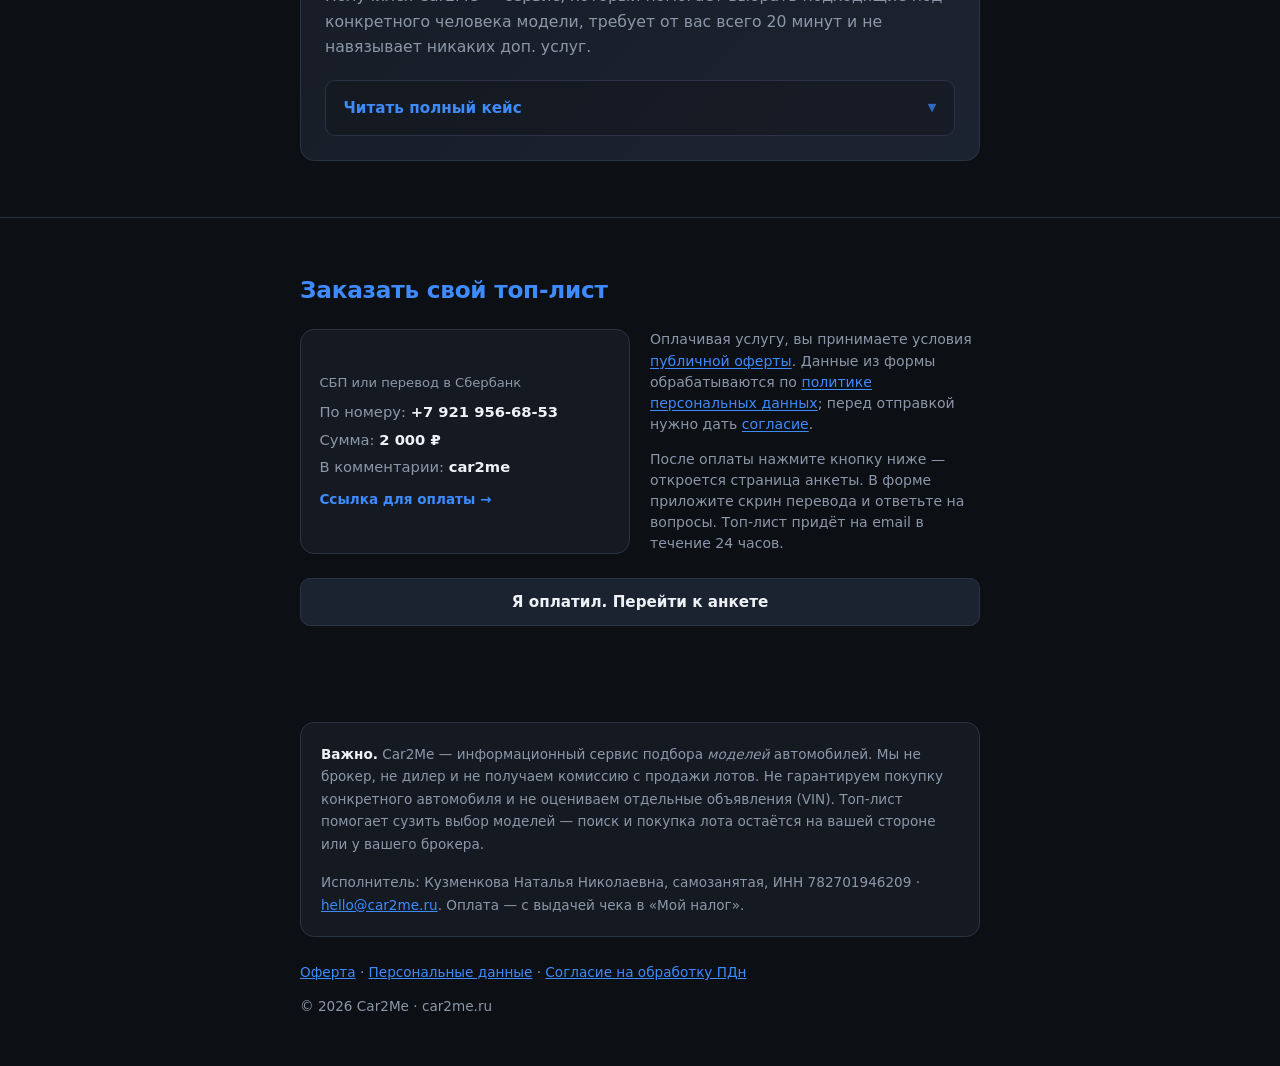
==== commit 83694476: "Tune report preview teaser height, mobile zoom, and scroll start. Co-authored-by: Cursor <cursoragen" ====
--- a/index.html
+++ b/index.html
@@ -860,10 +860,10 @@
     }
 
     .report-preview-scroll {
-      /* Фиксированная высота окна: на ~375px виден кусок матрицы, не только PDF-кнопки */
-      height: min(52vh, 400px);
-      min-height: 360px;
-      max-height: 440px;
+      /* ~2/3 прежней высоты: на мобилке проще проскроллить страницу мимо тизера */
+      height: min(35vh, 270px);
+      min-height: 240px;
+      max-height: 295px;
       overflow-x: auto;
       overflow-y: auto;
       -webkit-overflow-scrolling: touch;
@@ -891,7 +891,15 @@
     .report-preview-scroll img {
       display: block;
       width: 100%;
+      max-width: none;
       height: auto;
+    }
+
+    /* Телефон: в рамке видна ~половина ширины матрицы, старт с левого верхнего края */
+    @media (max-width: 639px) {
+      .report-preview-image-btn {
+        width: 200%;
+      }
     }
 
     /* Fullscreen matrix overlay (same page) */
@@ -1497,13 +1505,19 @@
       var sc = document.getElementById("report-preview-scroll");
       if (sc) {
         var img = sc.querySelector("img");
-        function centerPreview() {
-          sc.scrollTop = Math.max(0, (sc.scrollHeight - sc.clientHeight) / 2);
+        function resetPreviewScroll() {
+          sc.scrollLeft = 0;
+          // Верхняя ссылка «Смотреть полный пример» выше видимой рамки;
+          // в окне — верхний левый край картинки.
+          var topEnd = sc.querySelector(".report-preview-end--top");
+          sc.scrollTop = topEnd ? topEnd.offsetHeight : 0;
         }
         if (img && !img.complete) {
-          img.addEventListener("load", centerPreview);
+          img.addEventListener("load", function () {
+            requestAnimationFrame(resetPreviewScroll);
+          });
         } else {
-          centerPreview();
+          requestAnimationFrame(resetPreviewScroll);
         }
       }
 
